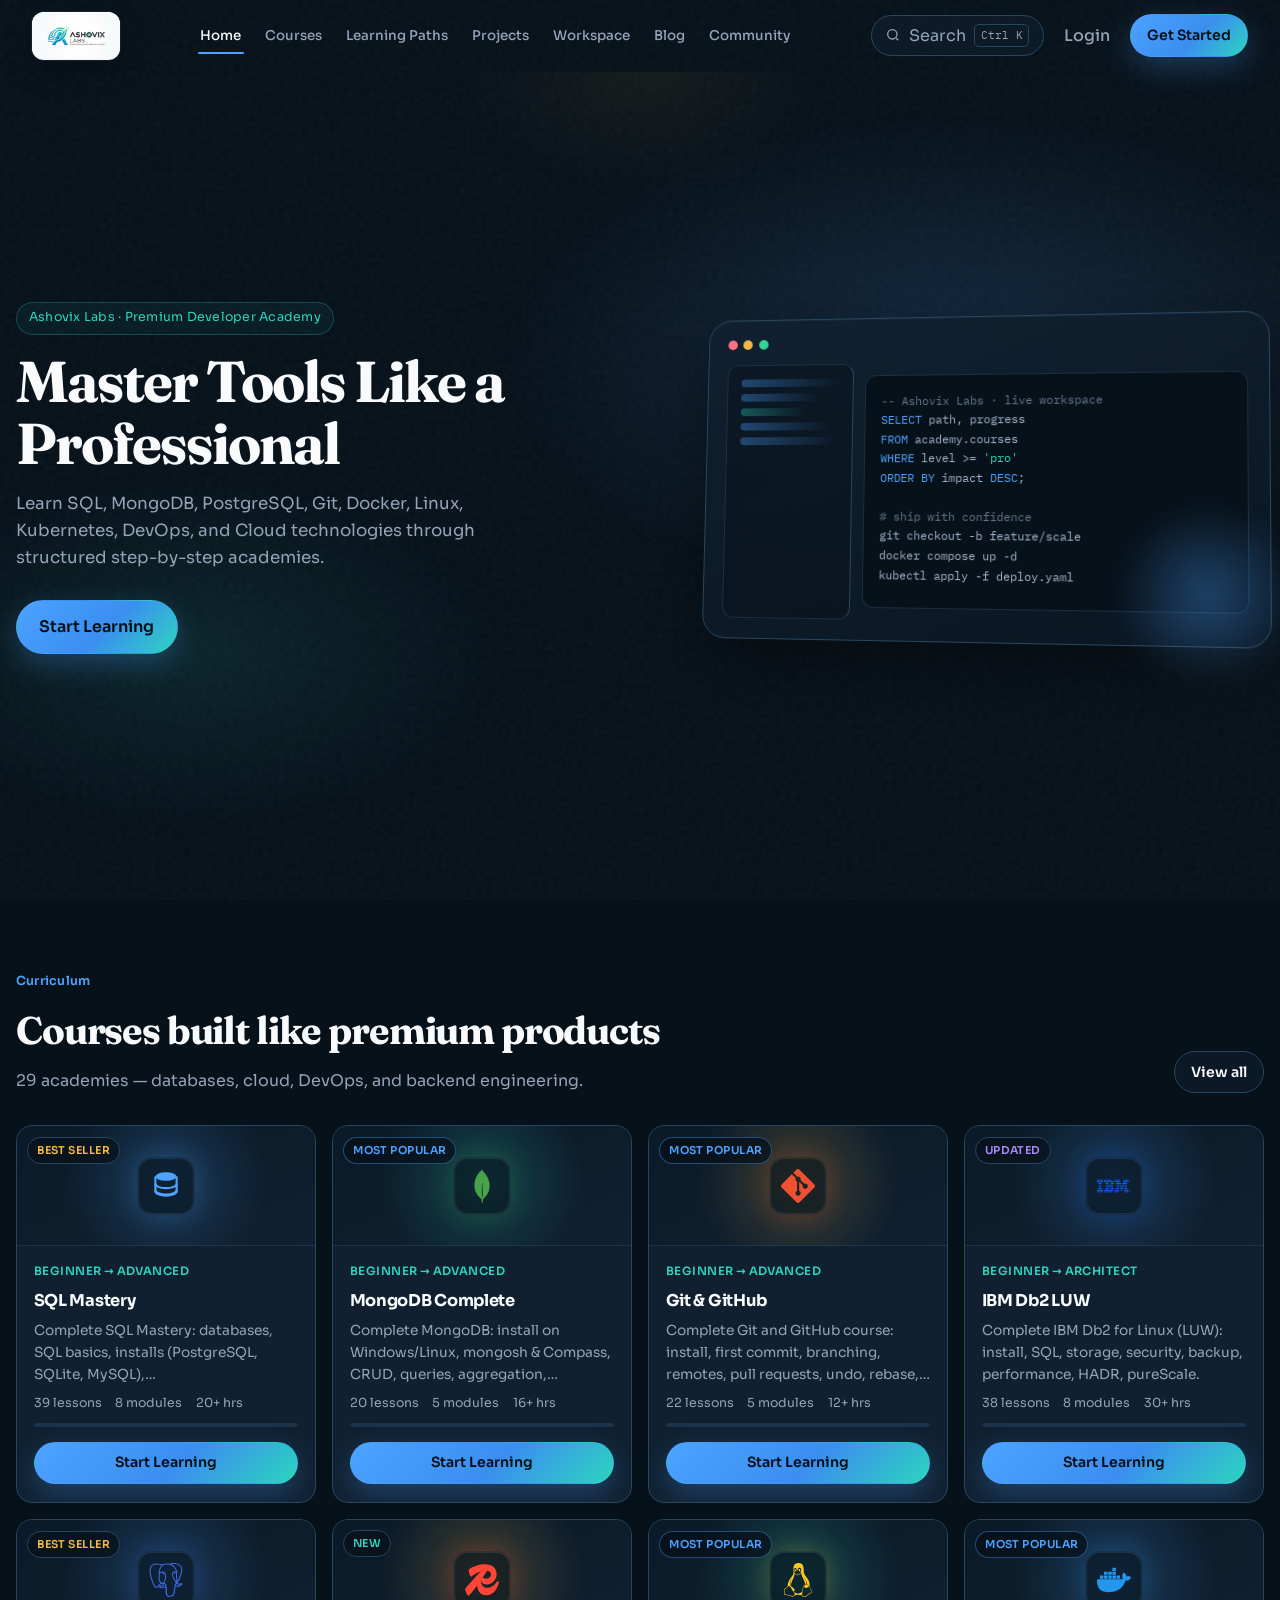
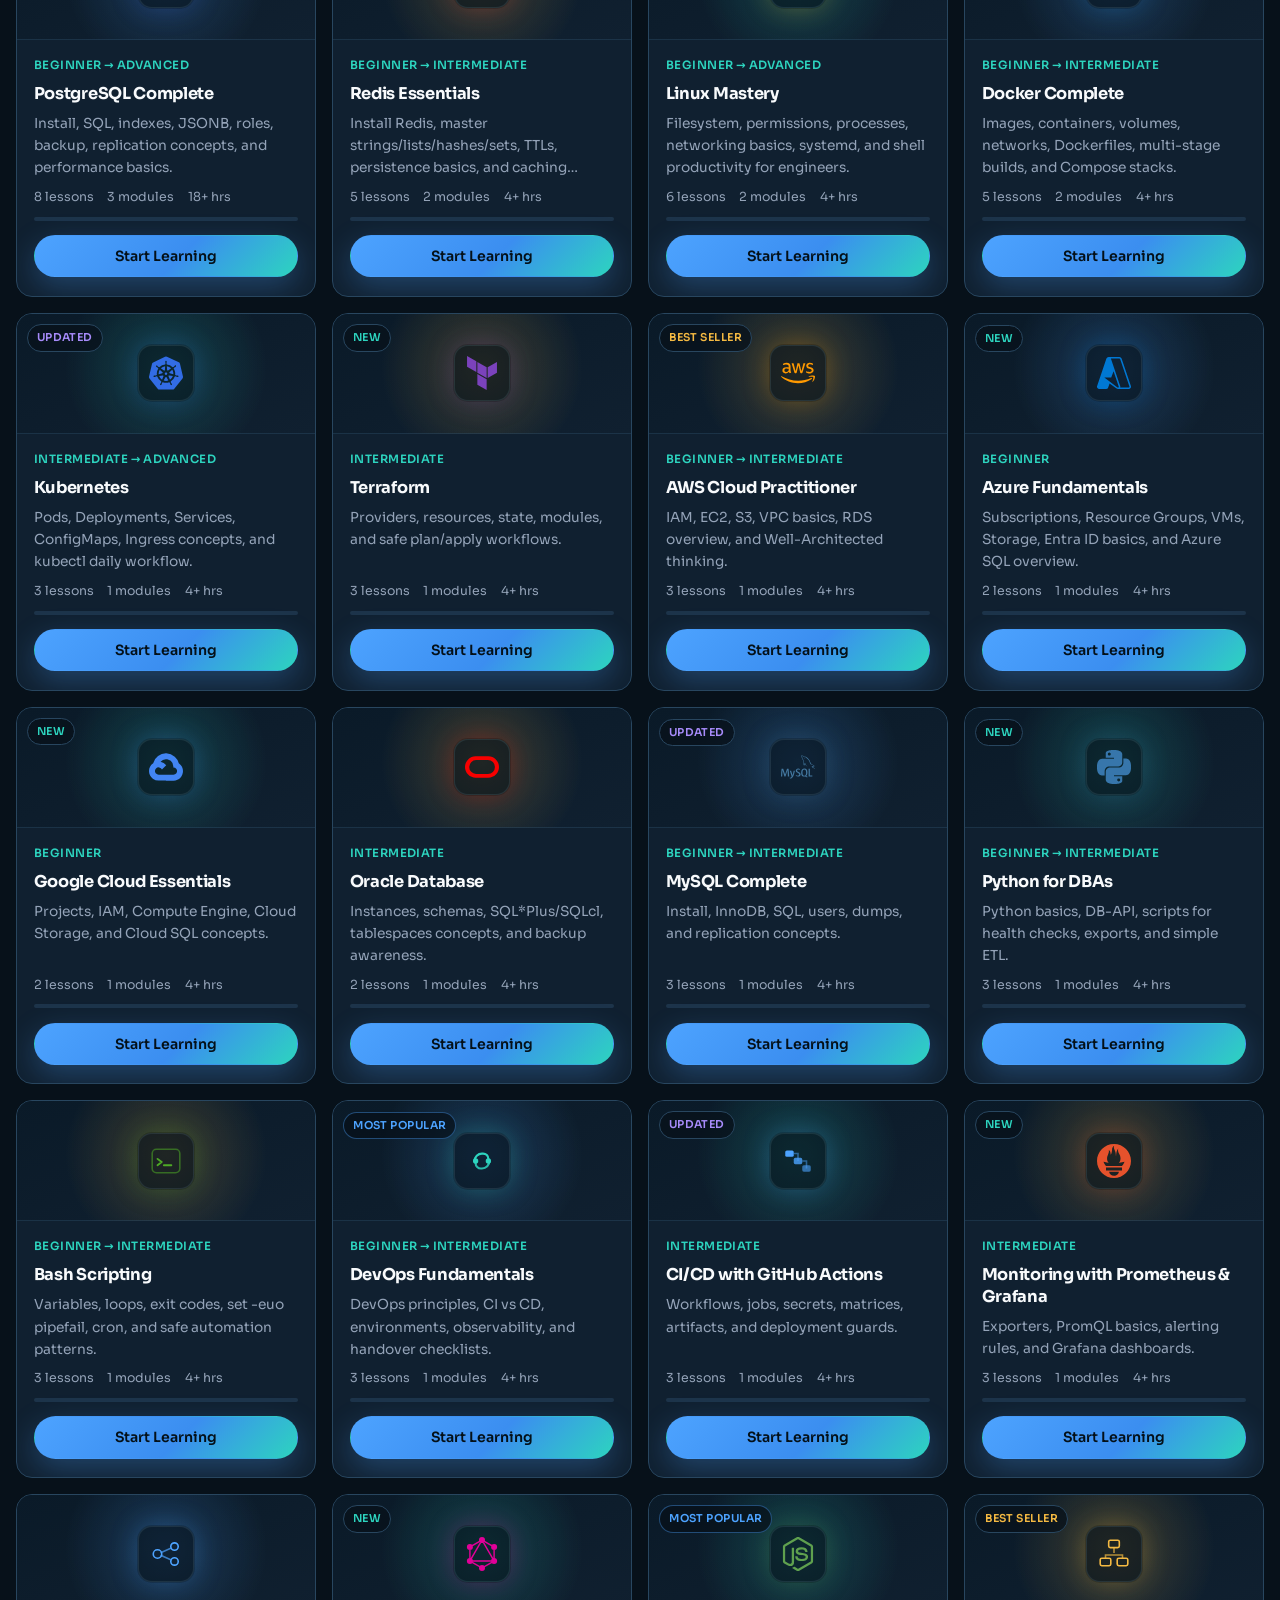
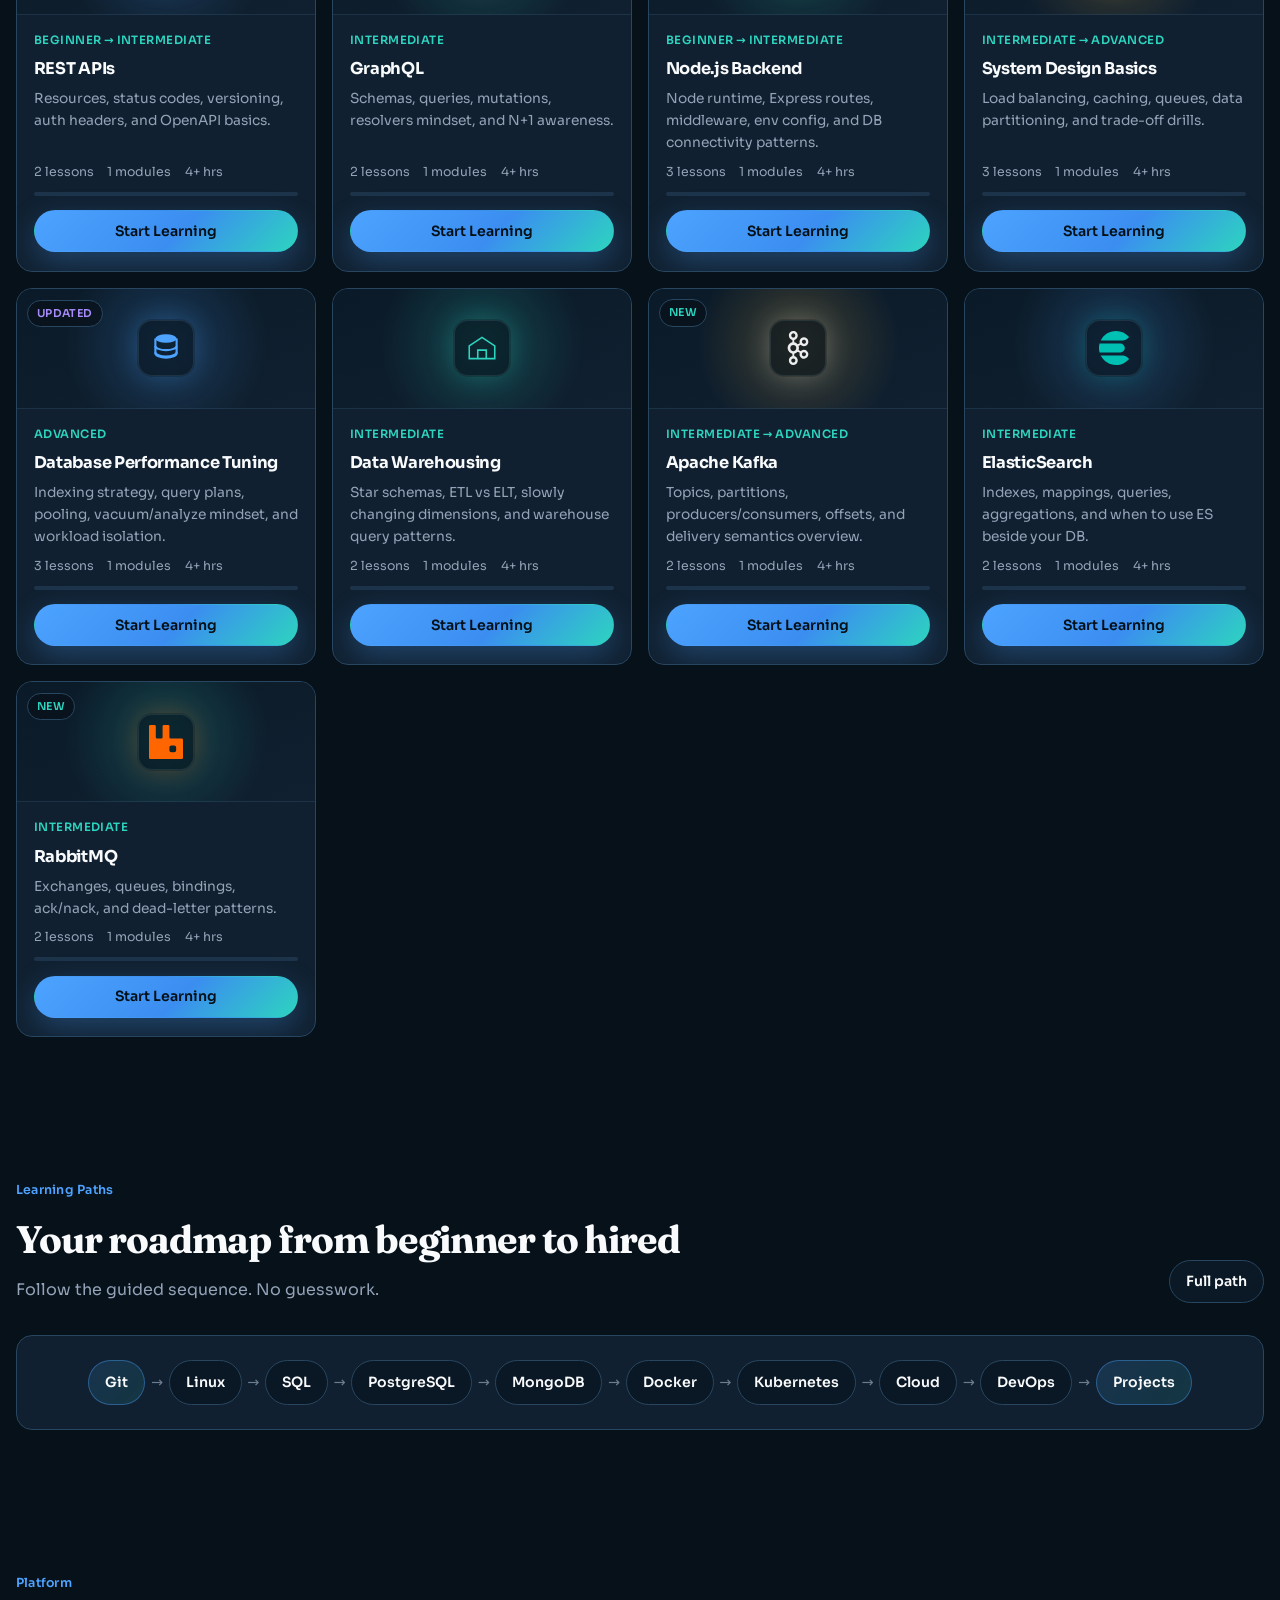
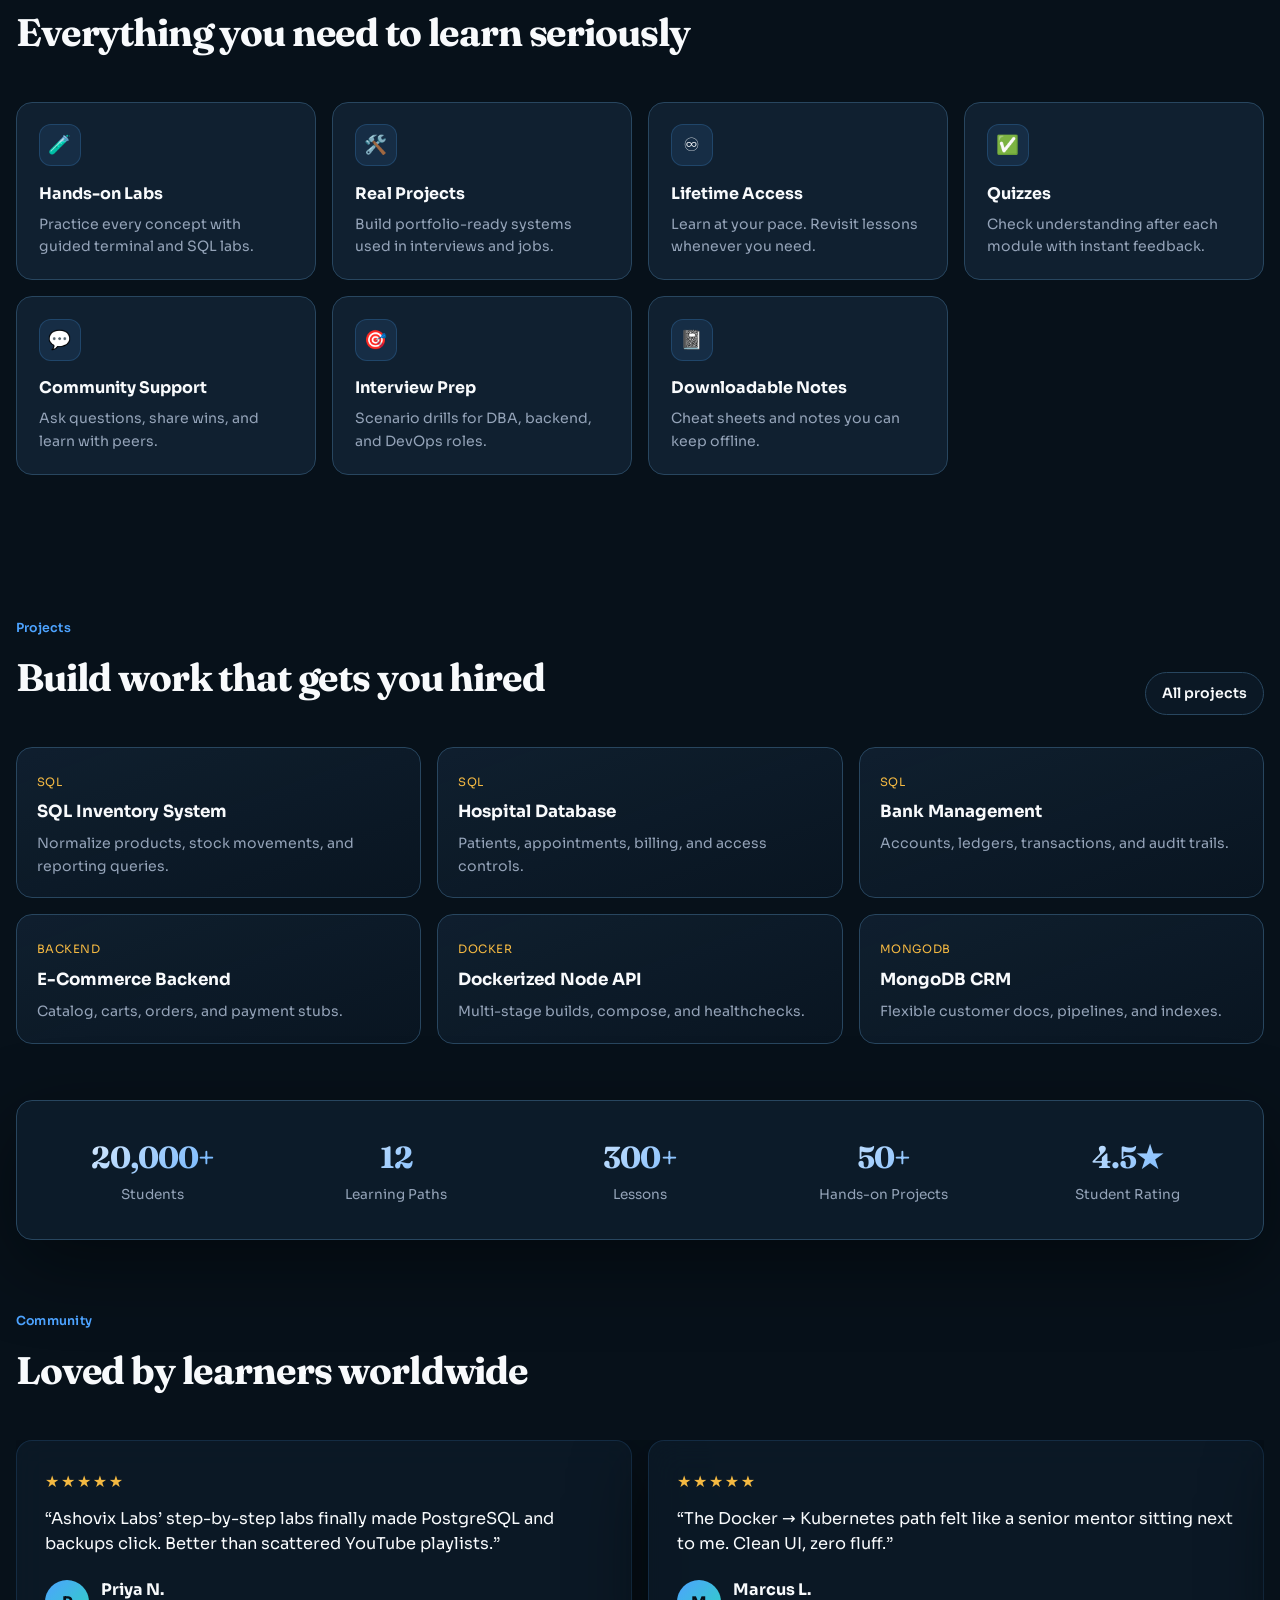
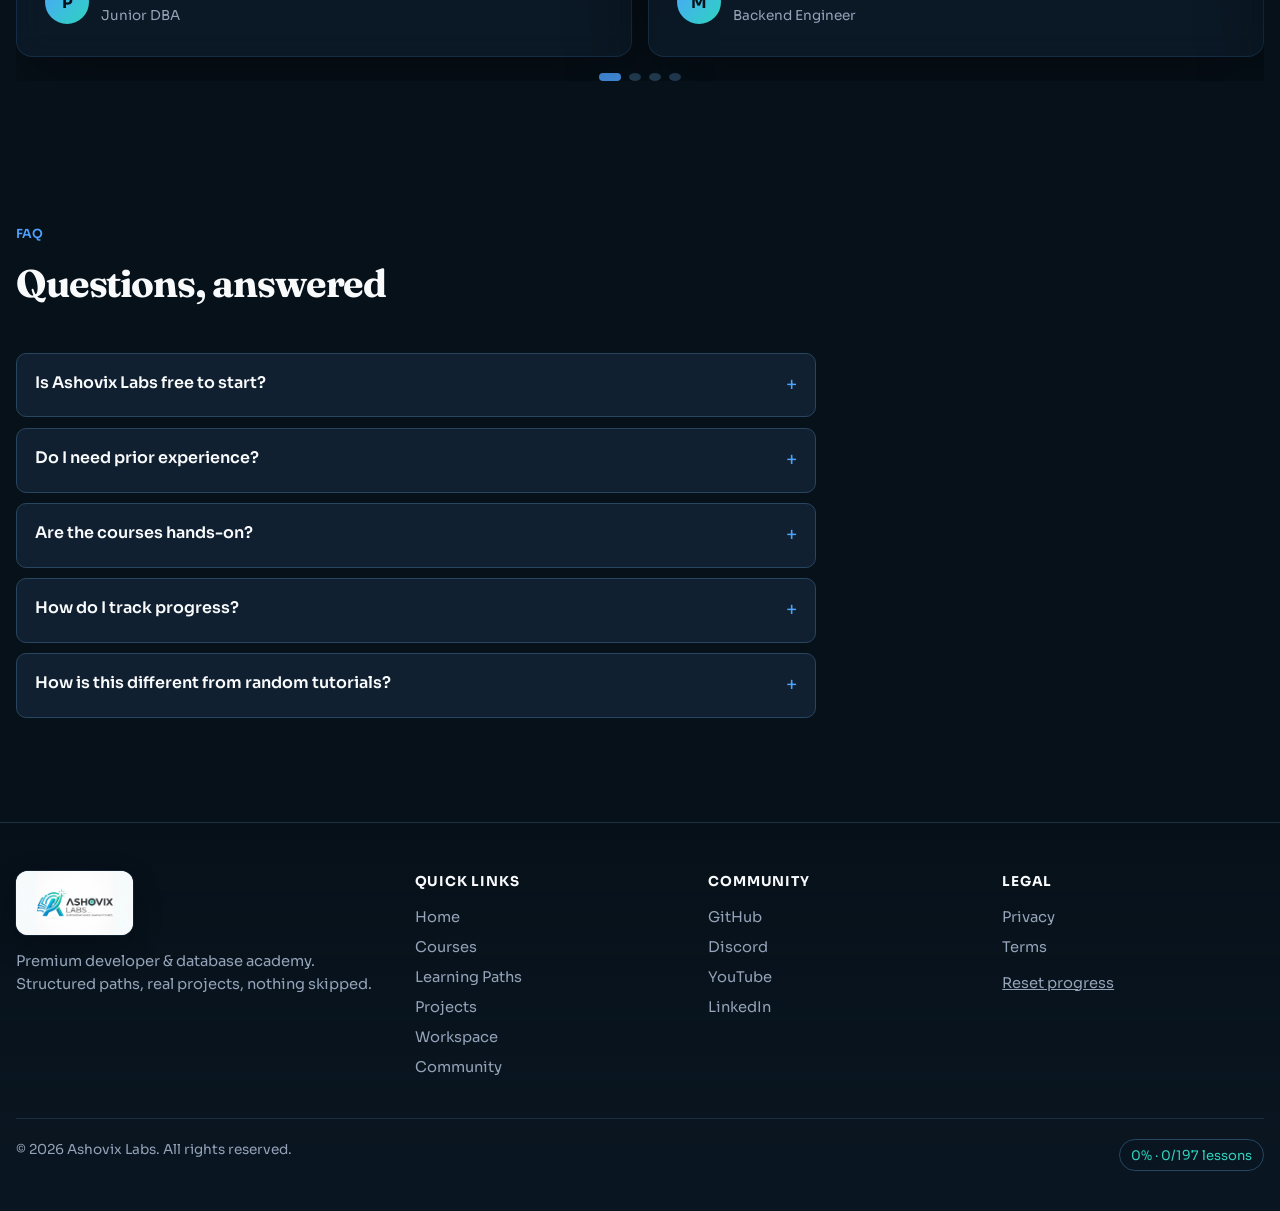
==== index.html @ 0b1555f5 "Centralize all course Yes/No flags in featureFlag_Courses.js." ====
<!DOCTYPE html>
<html lang="en">
<head>
  <meta charset="UTF-8" />
  <meta name="viewport" content="width=device-width, initial-scale=1.0" />
  <title>Ashovix Labs — Premium Developer & Database Academy</title>
  <meta name="description" content="Ashovix Labs — Master SQL, MongoDB, PostgreSQL, Git, Docker, Kubernetes, Cloud, and DevOps through structured step-by-step academies." />
  <link rel="preconnect" href="https://fonts.googleapis.com" />
  <link rel="preconnect" href="https://fonts.gstatic.com" crossorigin />
  <link href="https://fonts.googleapis.com/css2?family=Fraunces:opsz,wght@9..144,500;9..144,700&family=IBM+Plex+Mono:wght@400;500&family=Sora:wght@400;500;600;700&display=swap" rel="stylesheet" />
  <link rel="icon" type="image/png" href="assets/ashovix-labs-logo.png" />
  <link rel="stylesheet" href="css/styles.css?v=20260802a" />
</head>
<body>
  <div class="noise" aria-hidden="true"></div>

  <header class="site-header" id="site-header">
    <a class="brand" href="#/" data-nav aria-label="Ashovix Labs home">
      <img class="brand-logo" src="assets/ashovix-labs-logo.png" alt="Ashovix Labs — Empowering Minds. Shaping Futures." width="220" height="64" decoding="async" />
    </a>
    <nav class="top-nav" aria-label="Primary">
      <a href="#/" data-nav>Home</a>
      <a href="#/courses" data-nav>Courses</a>
      <a href="#/paths" data-nav>Learning Paths</a>
      <a href="#/projects" data-nav>Projects</a>
      <a href="#/workspace" data-nav>Workspace</a>
      <a href="#/blog" data-nav>Blog</a>
      <a href="#/community" data-nav>Community</a>
    </nav>
    <div class="header-actions">
      <button type="button" class="search-btn" id="search-open" aria-label="Search">
        <svg width="16" height="16" viewBox="0 0 24 24" fill="none" stroke="currentColor" stroke-width="2" aria-hidden="true"><circle cx="11" cy="11" r="7"/><path d="M20 20l-3.5-3.5"/></svg>
        <span class="hide-sm">Search</span>
        <kbd id="search-kbd">⌘K</kbd>
      </button>
      <div class="auth-guest" id="auth-guest">
        <a class="btn-login" href="#/login" data-nav>Login</a>
        <a class="btn btn-primary btn-sm" href="#/start" data-nav>Get Started</a>
      </div>
      <div class="user-menu" id="user-menu" hidden></div>
      <button type="button" class="menu-toggle" id="menu-toggle" aria-label="Open menu" aria-expanded="false">
        <span></span><span></span>
      </button>
    </div>
  </header>

  <aside class="mobile-nav" id="mobile-nav" hidden>
    <a href="#/" data-nav>Home</a>
    <a href="#/courses" data-nav>Courses</a>
    <a href="#/paths" data-nav>Learning Paths</a>
    <a href="#/projects" data-nav>Projects</a>
    <a href="#/workspace" data-nav>Workspace</a>
    <a href="#/blog" data-nav>Blog</a>
    <a href="#/community" data-nav>Community</a>
    <a href="#/login" data-nav class="auth-guest-link">Login</a>
    <a href="#/start" data-nav class="auth-guest-link">Get Started</a>
    <button type="button" id="mobile-logout" hidden>Log out</button>
  </aside>

  <main id="app"></main>

  <div class="search-overlay" id="search-overlay" hidden>
    <div class="search-panel" role="dialog" aria-modal="true" aria-label="Search Ashovix Labs">
      <input type="search" id="search-input" placeholder="Search courses, lessons, commands…" autocomplete="off" />
      <ul id="search-results"></ul>
    </div>
  </div>

  <footer class="site-footer">
    <div class="footer-grid">
      <div class="footer-brand">
        <img class="brand-logo brand-logo-footer" src="assets/ashovix-labs-logo.png" alt="Ashovix Labs" width="260" height="76" decoding="async" loading="lazy" />
        <p>Premium developer &amp; database academy. Structured paths, real projects, nothing skipped.</p>
      </div>
      <div class="footer-col">
        <h4>Quick Links</h4>
        <a href="#/" data-nav>Home</a>
        <a href="#/courses" data-nav>Courses</a>
        <a href="#/paths" data-nav>Learning Paths</a>
        <a href="#/projects" data-nav>Projects</a>
        <a href="#/workspace" data-nav>Workspace</a>
        <a href="#/community" data-nav>Community</a>
      </div>
      <div class="footer-col">
        <h4>Community</h4>
        <a href="https://github.com" target="_blank" rel="noopener noreferrer">GitHub</a>
        <a href="https://discord.com" target="_blank" rel="noopener noreferrer">Discord</a>
        <a href="https://youtube.com" target="_blank" rel="noopener noreferrer">YouTube</a>
        <a href="https://linkedin.com" target="_blank" rel="noopener noreferrer">LinkedIn</a>
      </div>
      <div class="footer-col">
        <h4>Legal</h4>
        <a href="#/privacy" data-nav>Privacy</a>
        <a href="#/terms" data-nav>Terms</a>
        <button type="button" id="reset-progress" class="text-btn" style="margin-top:.75rem">Reset progress</button>
      </div>
    </div>
    <div class="footer-bottom">
      <span>© <span id="year"></span> Ashovix Labs. All rights reserved.</span>
      <span id="progress-chip">0% complete</span>
    </div>
  </footer>

  <script src="js/data/forge.js?v=20260802a"></script>
  <script src="js/data/course-logos.js?v=20260802a"></script>
  <script src="js/data/curriculum.js?v=20260802a"></script>
  <script src="js/data/course-sql.js?v=20260802a"></script>
  <script src="js/data/course-mongo.js?v=20260802a"></script>
  <script src="js/data/course-git.js?v=20260802a"></script>
  <script src="js/data/course-catalog.js?v=20260802a"></script>
  <script src="js/data/featureFlag_Courses.js?v=20260802a"></script>
  <script src="js/data/course-references.js?v=20260802a"></script>
  <script src="js/data/workspace.js?v=20260802a"></script>
  <script src="js/app.js?v=20260802a"></script>
</body>
</html>
---- css/styles.css ----
:root {
  --bg: #07111a;
  --bg-elev: #0c1824;
  --card: #102030;
  --card-hover: #14283c;
  --border: #28465f;
  --border-soft: rgba(40, 70, 95, 0.55);
  --accent: #4da3ff;
  --accent-2: #2dd4bf;
  --accent-gold: #f4b942;
  --text: #f8fafc;
  --muted: #94a3b8;
  --danger: #fb7185;
  --ok: #34d399;
  --glass: rgba(16, 32, 48, 0.72);
  --glass-border: rgba(77, 163, 255, 0.14);
  --shadow: 0 24px 80px rgba(0, 0, 0, 0.45);
  --shadow-glow: 0 0 0 1px rgba(77, 163, 255, 0.18), 0 20px 50px rgba(77, 163, 255, 0.12);
  --radius: 16px;
  --radius-sm: 10px;
  --header-h: 72px;
  --max: 1200px;
  --max-wide: 1280px;
  --font: "Sora", system-ui, sans-serif;
  --display: "Fraunces", Georgia, serif;
  --mono: "IBM Plex Mono", ui-monospace, monospace;
  --ease: cubic-bezier(0.22, 1, 0.36, 1);
}

*, *::before, *::after { box-sizing: border-box; }
html { scroll-behavior: smooth; }
body {
  margin: 0;
  min-height: 100vh;
  font-family: var(--font);
  color: var(--text);
  background: var(--bg);
  line-height: 1.6;
  -webkit-font-smoothing: antialiased;
}
body.menu-open, body.search-open { overflow: hidden; }
img, svg { max-width: 100%; display: block; }
a { color: var(--accent); text-decoration: none; transition: color 0.2s var(--ease); }
a:hover { color: #7bbcff; }
button, input { font: inherit; }
:focus-visible { outline: 2px solid var(--accent); outline-offset: 3px; }

.noise {
  pointer-events: none;
  position: fixed;
  inset: 0;
  z-index: 0;
  opacity: 0.04;
  background-image: url("data:image/svg+xml,%3Csvg viewBox='0 0 200 200' xmlns='http://www.w3.org/2000/svg'%3E%3Cfilter id='n'%3E%3CfeTurbulence type='fractalNoise' baseFrequency='0.8' numOctaves='4' stitchTiles='stitch'/%3E%3C/filter%3E%3Crect width='100%25' height='100%25' filter='url(%23n)'/%3E%3C/svg%3E");
}
.site-header, main, .site-footer, .mobile-nav, .search-overlay { position: relative; z-index: 1; }

/* ========== NAV ========== */
.site-header {
  position: sticky;
  top: 0;
  z-index: 50;
  height: var(--header-h);
  display: grid;
  grid-template-columns: auto 1fr auto;
  align-items: center;
  gap: 1rem;
  padding: 0 clamp(1rem, 3vw, 2rem);
  border-bottom: 1px solid transparent;
  background: transparent;
  transition: background 0.3s var(--ease), border-color 0.3s var(--ease), backdrop-filter 0.3s var(--ease);
}
.site-header.scrolled {
  background: rgba(7, 17, 26, 0.72);
  backdrop-filter: blur(18px) saturate(1.2);
  -webkit-backdrop-filter: blur(18px) saturate(1.2);
  border-bottom-color: var(--border-soft);
}
.brand {
  display: inline-flex;
  align-items: center;
  gap: 0.7rem;
  color: var(--text);
  font-weight: 700;
  letter-spacing: -0.03em;
  z-index: 2;
  flex: none;
}
.brand:hover { color: var(--text); opacity: 0.95; }
.brand-logo {
  display: block;
  height: 48px;
  width: auto;
  max-width: min(240px, 52vw);
  object-fit: contain;
  border-radius: 12px;
  background: linear-gradient(180deg, #f7f9fb, #eef2f6);
  box-shadow: 0 0 0 1px rgba(40, 70, 95, 0.35), 0 10px 28px rgba(0, 0, 0, 0.28);
}
.brand-logo-footer {
  height: 64px;
  max-width: 280px;
  margin-bottom: 0.85rem;
}
@media (max-width: 640px) {
  .brand-logo {
    height: 40px;
    max-width: 170px;
  }
}
.brand-mark {
  display: none;
}
.brand-text { display: none; }
.top-nav {
  display: none;
  justify-content: center;
  gap: clamp(0.75rem, 1.5vw, 1.5rem);
}
.top-nav a {
  color: var(--muted);
  font-size: 0.84rem;
  font-weight: 500;
  padding: 0.35rem 0.15rem;
  position: relative;
}
.top-nav a::after {
  content: "";
  position: absolute;
  left: 0; right: 0; bottom: -2px;
  height: 2px;
  border-radius: 2px;
  background: var(--accent);
  transform: scaleX(0);
  transition: transform 0.25s var(--ease);
}
.top-nav a:hover, .top-nav a.active { color: var(--text); }
.top-nav a:hover::after, .top-nav a.active::after { transform: scaleX(1); }

.header-actions {
  display: flex;
  align-items: center;
  gap: 0.65rem;
  justify-self: end;
}
.search-btn {
  display: inline-flex;
  align-items: center;
  gap: 0.5rem;
  border: 1px solid var(--border);
  background: rgba(16, 32, 48, 0.65);
  color: var(--muted);
  border-radius: 999px;
  padding: 0.45rem 0.85rem;
  cursor: pointer;
  transition: border-color 0.2s, box-shadow 0.2s;
}
.search-btn:hover {
  border-color: var(--accent);
  box-shadow: 0 0 0 3px rgba(77, 163, 255, 0.12);
  color: var(--text);
}
.search-btn kbd {
  font-family: var(--mono);
  font-size: 0.7rem;
  border: 1px solid var(--border);
  border-radius: 5px;
  padding: 0.08rem 0.35rem;
}
.btn-login {
  display: none;
  color: var(--muted);
  background: transparent;
  border: 0;
  cursor: pointer;
  font-weight: 500;
  padding: 0.45rem 0.6rem;
}
.btn-login:hover { color: var(--text); }
.auth-guest {
  display: inline-flex;
  align-items: center;
  gap: 0.65rem;
}
.user-menu {
  display: none;
  align-items: center;
  gap: 0.55rem;
}

/* Auth visibility driven by body class — never show both states */
body.is-logged-in .auth-guest,
body.is-logged-in .auth-guest-link {
  display: none !important;
}
body.is-logged-in .user-menu {
  display: inline-flex !important;
}
body.is-logged-in #mobile-logout {
  display: block !important;
}
body:not(.is-logged-in) .user-menu,
body:not(.is-logged-in) #mobile-logout {
  display: none !important;
}
.menu-toggle {
  width: 42px; height: 42px;
  border: 1px solid var(--border);
  border-radius: 10px;
  background: var(--card);
  display: grid;
  place-content: center;
  gap: 5px;
  cursor: pointer;
}
.menu-toggle span {
  display: block; width: 16px; height: 2px; background: var(--text);
  transition: transform 0.2s;
}

.mobile-nav {
  position: fixed;
  inset: var(--header-h) 0 0 0;
  z-index: 45;
  background: rgba(7, 17, 26, 0.96);
  backdrop-filter: blur(16px);
  display: grid;
  align-content: start;
  gap: 0.15rem;
  padding: 1rem 1.25rem 2rem;
}
/* Keep HTML hidden working when display: is set on these controls */
.mobile-nav[hidden],
.search-overlay[hidden],
.user-menu[hidden],
#mobile-logout[hidden] {
  display: none !important;
}
.mobile-nav a, .mobile-nav button {
  color: var(--text);
  font-size: 1.1rem;
  padding: 0.9rem 0.4rem;
  border-bottom: 1px solid var(--border-soft);
  background: none;
  border-left: 0; border-right: 0; border-top: 0;
  text-align: left;
  cursor: pointer;
  width: 100%;
}

@media (min-width: 980px) {
  .top-nav { display: flex; }
  body:not(.is-logged-in) .btn-login { display: inline-flex; }
  .menu-toggle { display: none; }
}

/* ========== BUTTONS ========== */
.btn {
  display: inline-flex;
  align-items: center;
  justify-content: center;
  gap: 0.5rem;
  border-radius: 999px;
  padding: 0.85rem 1.4rem;
  font-weight: 600;
  border: 1px solid transparent;
  cursor: pointer;
  transition: transform 0.2s var(--ease), box-shadow 0.25s var(--ease), background 0.2s, border-color 0.2s;
}
.btn:hover { transform: translateY(-1px); }
.btn-primary {
  background: linear-gradient(135deg, var(--accent), #3b8ef0 55%, var(--accent-2));
  color: #041018;
  box-shadow: 0 10px 30px rgba(77, 163, 255, 0.28);
}
.btn-primary:hover {
  box-shadow: 0 14px 40px rgba(77, 163, 255, 0.4), 0 0 0 1px rgba(77, 163, 255, 0.3);
  color: #041018;
}
.btn-ghost {
  background: rgba(16, 32, 48, 0.5);
  border-color: var(--border);
  color: var(--text);
}
.btn-ghost:hover {
  border-color: var(--accent);
  box-shadow: var(--shadow-glow);
  color: var(--text);
}
.btn-sm { padding: 0.55rem 1rem; font-size: 0.88rem; }
.btn-block { width: 100%; }

/* ========== HERO ========== */
.hero {
  position: relative;
  overflow: hidden;
  isolation: isolate;
  min-height: calc(100vh - var(--header-h));
  display: grid;
  align-items: center;
  padding: 3rem 0 4rem;
}
.hero-glow {
  position: absolute;
  inset: 0;
  z-index: -1;
  background:
    radial-gradient(ellipse 60% 50% at 75% 35%, rgba(77, 163, 255, 0.18), transparent 60%),
    radial-gradient(ellipse 45% 40% at 15% 70%, rgba(45, 212, 191, 0.1), transparent 55%),
    radial-gradient(ellipse 30% 30% at 50% 0%, rgba(244, 185, 66, 0.06), transparent 50%);
}
.hero-grid {
  width: min(100% - 2rem, var(--max-wide));
  margin: 0 auto;
  display: grid;
  gap: 2.5rem;
  align-items: center;
}
@media (min-width: 980px) {
  .hero-grid { grid-template-columns: 1.05fr 0.95fr; gap: 3rem; }
}
.hero-copy { animation: fadeUp 0.8s var(--ease) both; }
.eyebrow {
  display: inline-flex;
  align-items: center;
  gap: 0.5rem;
  font-size: 0.78rem;
  letter-spacing: 0.02em;
  color: var(--accent-2);
  margin-bottom: 1rem;
  padding: 0.35rem 0.75rem;
  border: 1px solid rgba(45, 212, 191, 0.25);
  border-radius: 999px;
  background: rgba(45, 212, 191, 0.06);
}
.hero h1 {
  margin: 0 0 1rem;
  font-family: var(--display);
  font-size: clamp(2.2rem, 5vw, 3.6rem);
  line-height: 1.08;
  letter-spacing: -0.035em;
  max-width: 14ch;
}
.hero .lead {
  margin: 0 0 1.75rem;
  color: var(--muted);
  font-size: 1.05rem;
  max-width: 46ch;
}
.cta-row { display: flex; flex-wrap: wrap; gap: 0.75rem; }

.hero-visual-wrap {
  position: relative;
  animation: fadeUp 0.9s 0.1s var(--ease) both;
}
.workspace-3d {
  position: relative;
  border-radius: 24px;
  border: 1px solid var(--border);
  background: linear-gradient(160deg, rgba(16, 32, 48, 0.95), rgba(10, 22, 34, 0.9));
  box-shadow: var(--shadow), inset 0 1px 0 rgba(255, 255, 255, 0.04);
  padding: 1.25rem;
  transform: perspective(1200px) rotateY(-8deg) rotateX(4deg);
  transition: transform 0.5s var(--ease);
}
.workspace-3d:hover { transform: perspective(1200px) rotateY(-4deg) rotateX(2deg) translateY(-4px); }
.ws-topbar {
  display: flex; gap: 0.4rem; margin-bottom: 1rem;
}
.ws-topbar span {
  width: 10px; height: 10px; border-radius: 50%;
  background: #28465f;
}
.ws-topbar span:nth-child(1) { background: #fb7185; }
.ws-topbar span:nth-child(2) { background: #f4b942; }
.ws-topbar span:nth-child(3) { background: #34d399; }
.ws-body { display: grid; grid-template-columns: 0.35fr 1fr; gap: 0.75rem; min-height: 260px; }
.ws-sidebar {
  border-radius: 12px;
  background: rgba(7, 17, 26, 0.65);
  border: 1px solid var(--border-soft);
  padding: 0.75rem;
  display: grid;
  gap: 0.45rem;
  align-content: start;
}
.ws-sidebar i {
  display: block; height: 8px; border-radius: 4px;
  background: linear-gradient(90deg, rgba(77, 163, 255, 0.35), transparent);
}
.ws-sidebar i:nth-child(2) { width: 80%; }
.ws-sidebar i:nth-child(3) { width: 65%; background: linear-gradient(90deg, rgba(45, 212, 191, 0.35), transparent); }
.ws-sidebar i:nth-child(4) { width: 90%; }
.ws-editor {
  border-radius: 12px;
  background: #07111a;
  border: 1px solid var(--border-soft);
  padding: 1rem;
  font-family: var(--mono);
  font-size: 0.72rem;
  color: #9fb4c8;
  line-height: 1.7;
  overflow: hidden;
}
.ws-editor .kw { color: var(--accent); }
.ws-editor .str { color: var(--accent-2); }
.ws-editor .cm { color: #64748b; }
.ws-glow {
  position: absolute;
  width: 180px; height: 180px;
  right: -30px; bottom: -40px;
  background: radial-gradient(circle, rgba(77, 163, 255, 0.35), transparent 70%);
  filter: blur(10px);
  animation: pulseGlow 4s ease-in-out infinite;
}
@keyframes pulseGlow {
  0%, 100% { opacity: 0.6; transform: scale(1); }
  50% { opacity: 1; transform: scale(1.08); }
}

@keyframes fadeUp {
  from { opacity: 0; transform: translateY(22px); }
  to { opacity: 1; transform: translateY(0); }
}

/* ========== SECTIONS ========== */
.section {
  width: min(100% - 2rem, var(--max-wide));
  margin: 0 auto;
  padding: 4.5rem 0;
}
.section-head {
  display: flex;
  flex-wrap: wrap;
  justify-content: space-between;
  align-items: end;
  gap: 1rem;
  margin-bottom: 2rem;
}
.section-head h2 {
  margin: 0 0 0.4rem;
  font-family: var(--display);
  font-size: clamp(1.7rem, 3vw, 2.4rem);
  letter-spacing: -0.03em;
}
.section-head p { margin: 0; color: var(--muted); max-width: 48ch; }
.section-label {
  color: var(--accent);
  font-size: 0.78rem;
  letter-spacing: 0.02em;
  font-weight: 600;
  margin-bottom: 0.5rem;
}

/* Stats */
.stats-bar {
  width: min(100% - 2rem, var(--max-wide));
  margin: -1rem auto 0;
  display: grid;
  grid-template-columns: repeat(2, 1fr);
  gap: 0.75rem;
  padding: 1.25rem;
  border: 1px solid var(--border);
  border-radius: var(--radius);
  background: var(--glass);
  backdrop-filter: blur(12px);
  box-shadow: var(--shadow);
}
@media (min-width: 800px) {
  .stats-bar { grid-template-columns: repeat(5, 1fr); }
}
.stat-item {
  text-align: center;
  padding: 0.75rem 0.5rem;
  border-radius: 12px;
}
.stat-item strong {
  display: block;
  font-family: var(--display);
  font-size: clamp(1.4rem, 2.5vw, 1.9rem);
  letter-spacing: -0.03em;
  background: linear-gradient(135deg, var(--text), var(--accent));
  -webkit-background-clip: text;
  background-clip: text;
  color: transparent;
}
.stat-item span { color: var(--muted); font-size: 0.85rem; }

/* Course cards */
.courses-grid {
  display: grid;
  gap: 1rem;
  grid-template-columns: 1fr;
}
@media (min-width: 640px) { .courses-grid { grid-template-columns: repeat(2, 1fr); } }
@media (min-width: 980px) { .courses-grid { grid-template-columns: repeat(3, 1fr); } }
@media (min-width: 1200px) { .courses-grid { grid-template-columns: repeat(4, 1fr); } }

.course-card {
  display: flex;
  flex-direction: column;
  border: 1px solid var(--border);
  border-radius: var(--radius);
  background: var(--card);
  overflow: hidden;
  color: inherit;
  transition: transform 0.3s var(--ease), box-shadow 0.3s var(--ease), border-color 0.3s;
  position: relative;
  animation: fadeUp 0.6s var(--ease) both;
}
.course-card::before {
  content: "";
  position: absolute;
  inset: 0;
  border-radius: inherit;
  padding: 1px;
  background: linear-gradient(135deg, transparent, transparent);
  -webkit-mask: linear-gradient(#fff 0 0) content-box, linear-gradient(#fff 0 0);
  mask: linear-gradient(#fff 0 0) content-box, linear-gradient(#fff 0 0);
  -webkit-mask-composite: xor;
  mask-composite: exclude;
  opacity: 0;
  transition: opacity 0.3s;
  pointer-events: none;
}
.course-card:hover {
  transform: translateY(-6px);
  border-color: rgba(77, 163, 255, 0.45);
  box-shadow: var(--shadow-glow);
  color: inherit;
}
.course-card:hover::before {
  opacity: 1;
  background: linear-gradient(135deg, var(--accent), var(--accent-2), transparent 70%);
}
.course-thumb {
  height: 120px;
  display: grid;
  place-items: center;
  background:
    radial-gradient(circle at 50% 45%, color-mix(in srgb, var(--c, #4da3ff) 22%, transparent), transparent 62%),
    linear-gradient(160deg, #0a1a28, #102030);
  border-bottom: 1px solid var(--border-soft);
  position: relative;
}
.course-logo {
  width: 56px;
  height: 56px;
  display: grid;
  place-items: center;
  border-radius: 14px;
  background: rgba(7, 17, 26, 0.55);
  border: 1px solid rgba(146, 196, 210, 0.12);
  box-shadow: 0 0 0 1px rgba(0, 0, 0, 0.2), 0 0 28px color-mix(in srgb, var(--logo-glow, #4da3ff) 28%, transparent);
  transition: transform 0.28s cubic-bezier(0.22, 1, 0.36, 1), box-shadow 0.28s ease;
  color: var(--logo-glow, #4da3ff);
  overflow: hidden;
}
.course-logo-img {
  width: 34px;
  height: 34px;
  object-fit: contain;
  display: block;
  /* brand-color monochrome SVGs that use currentColor via CSS filter fallback */
  filter: none;
}
/* Ensure currentColor inheritance for inline SVG files that use fill=currentColor */
.course-logo-img[src$=".svg"] {
  /* soft white plate behind dark logos like Kafka/GitHub when needed */
}
.course-logo[data-tech="github"] .course-logo-img,
.course-logo[data-tech="kafka"] .course-logo-img,
.course-logo[data-tech="express"] .course-logo-img {
  filter: brightness(0) invert(1);
  opacity: 0.92;
}
.course-logo-svg,
.course-logo-svg svg {
  width: 34px;
  height: 34px;
  display: block;
}
.course-logo-svg {
  display: grid;
  place-items: center;
}
.course-card:hover .course-logo {
  transform: scale(1.08);
  box-shadow: 0 0 0 1px color-mix(in srgb, var(--logo-glow, #4da3ff) 45%, transparent),
    0 0 36px color-mix(in srgb, var(--logo-glow, #4da3ff) 45%, transparent);
}
.course-title-row {
  display: flex;
  align-items: center;
  gap: 0.85rem;
}
.course-title-row .course-logo {
  flex: none;
}
.course-badge {
  position: absolute;
  top: 0.65rem;
  left: 0.65rem;
  font-size: 0.68rem;
  font-weight: 600;
  letter-spacing: 0.04em;
  text-transform: uppercase;
  padding: 0.25rem 0.55rem;
  border-radius: 999px;
  background: rgba(7, 17, 26, 0.75);
  border: 1px solid var(--border);
  color: var(--accent-gold);
  z-index: 1;
}
.course-badge.popular { color: var(--accent); border-color: rgba(77, 163, 255, 0.4); }
.course-badge.new { color: var(--accent-2); }
.course-badge.updated { color: #a78bfa; }
.course-body { padding: 1rem 1.05rem 1.15rem; display: flex; flex-direction: column; flex: 1; gap: 0.55rem; }
.difficulty {
  font-size: 0.72rem;
  color: var(--accent-2);
  letter-spacing: 0.04em;
  text-transform: uppercase;
  font-weight: 600;
}
.course-body h3 {
  margin: 0;
  font-size: 1.02rem;
  letter-spacing: -0.02em;
  line-height: 1.3;
}
.course-body .desc {
  margin: 0;
  color: var(--muted);
  font-size: 0.86rem;
  flex: 1;
  display: -webkit-box;
  -webkit-line-clamp: 3;
  -webkit-box-orient: vertical;
  overflow: hidden;
}
.course-meta {
  display: flex;
  flex-wrap: wrap;
  gap: 0.5rem 0.85rem;
  font-size: 0.78rem;
  color: var(--muted);
}
.progress-bar {
  height: 4px;
  background: rgba(40, 70, 95, 0.55);
  border-radius: 999px;
  overflow: hidden;
}
.progress-bar > span {
  display: block;
  height: 100%;
  width: 0%;
  background: linear-gradient(90deg, var(--accent), var(--accent-2));
  transition: width 0.4s var(--ease);
}

/* Learning path roadmap */
.roadmap {
  display: flex;
  flex-wrap: wrap;
  align-items: center;
  justify-content: center;
  gap: 0.5rem 0.35rem;
  padding: 1.5rem;
  border: 1px solid var(--border);
  border-radius: var(--radius);
  background: var(--card);
}
.roadmap-node {
  display: inline-flex;
  align-items: center;
  justify-content: center;
  padding: 0.65rem 1rem;
  border-radius: 999px;
  border: 1px solid var(--border);
  background: rgba(7, 17, 26, 0.55);
  color: var(--text);
  font-size: 0.88rem;
  font-weight: 600;
  transition: border-color 0.2s, box-shadow 0.2s, transform 0.2s;
}
.roadmap-node:hover {
  border-color: var(--accent);
  box-shadow: 0 0 24px rgba(77, 163, 255, 0.15);
  transform: translateY(-2px);
  color: var(--text);
}
.roadmap-node.start, .roadmap-node.end {
  background: linear-gradient(135deg, rgba(77, 163, 255, 0.15), rgba(45, 212, 191, 0.12));
  border-color: rgba(77, 163, 255, 0.4);
}
.roadmap-arrow {
  color: var(--muted);
  font-size: 0.9rem;
  opacity: 0.7;
}

/* Features */
.features-grid {
  display: grid;
  gap: 1rem;
  grid-template-columns: 1fr;
}
@media (min-width: 640px) { .features-grid { grid-template-columns: repeat(2, 1fr); } }
@media (min-width: 1000px) { .features-grid { grid-template-columns: repeat(4, 1fr); } }
.feature-card {
  padding: 1.35rem;
  border-radius: var(--radius);
  border: 1px solid var(--border);
  background: var(--card);
  transition: transform 0.25s var(--ease), border-color 0.25s, box-shadow 0.25s;
}
.feature-card:hover {
  transform: translateY(-4px);
  border-color: rgba(45, 212, 191, 0.4);
  box-shadow: 0 16px 40px rgba(0, 0, 0, 0.3);
}
.feature-icon {
  width: 42px; height: 42px;
  border-radius: 12px;
  display: grid; place-items: center;
  margin-bottom: 0.9rem;
  background: rgba(77, 163, 255, 0.1);
  border: 1px solid rgba(77, 163, 255, 0.2);
  font-size: 1.15rem;
}
.feature-card h3 { margin: 0 0 0.4rem; font-size: 1rem; }
.feature-card p { margin: 0; color: var(--muted); font-size: 0.88rem; }

/* Carousel */
.carousel {
  display: flex;
  gap: 1rem;
  overflow-x: auto;
  scroll-snap-type: x mandatory;
  padding-bottom: 0.5rem;
  -webkit-overflow-scrolling: touch;
}
.carousel::-webkit-scrollbar { height: 6px; }
.carousel::-webkit-scrollbar-thumb { background: var(--border); border-radius: 999px; }
.carousel .course-card {
  min-width: min(280px, 85vw);
  scroll-snap-align: start;
  flex: 0 0 auto;
}

/* Projects */
.projects-grid {
  display: grid;
  gap: 1rem;
  grid-template-columns: 1fr;
}
@media (min-width: 700px) { .projects-grid { grid-template-columns: repeat(2, 1fr); } }
@media (min-width: 1100px) { .projects-grid { grid-template-columns: repeat(3, 1fr); } }
.project-card {
  padding: 1.25rem;
  border-radius: var(--radius);
  border: 1px solid var(--border);
  background: linear-gradient(160deg, rgba(16, 32, 48, 0.95), rgba(10, 22, 34, 0.9));
  transition: transform 0.25s, border-color 0.25s, box-shadow 0.25s;
}
.project-card:hover {
  transform: translateY(-4px);
  border-color: rgba(244, 185, 66, 0.4);
  box-shadow: 0 16px 40px rgba(0, 0, 0, 0.28);
}
.project-card .tag {
  display: inline-block;
  font-size: 0.72rem;
  color: var(--accent-gold);
  margin-bottom: 0.5rem;
  letter-spacing: 0.04em;
  text-transform: uppercase;
}
.project-card h3 { margin: 0 0 0.4rem; font-size: 1.05rem; }
.project-card p { margin: 0; color: var(--muted); font-size: 0.88rem; }

/* Testimonials */
.t-slider {
  position: relative;
  overflow: hidden;
}
.t-track {
  display: flex;
  transition: transform 0.5s var(--ease);
}
.t-card {
  min-width: 100%;
  padding: 1.75rem;
  border-radius: var(--radius);
  border: 1px solid var(--glass-border);
  background: rgba(16, 32, 48, 0.55);
  backdrop-filter: blur(16px);
  box-shadow: var(--shadow);
}
@media (min-width: 800px) {
  .t-card { min-width: calc(50% - 0.5rem); margin-right: 1rem; }
}
.t-stars { color: var(--accent-gold); letter-spacing: 0.1em; margin-bottom: 0.75rem; }
.t-card blockquote {
  margin: 0 0 1.25rem;
  color: var(--text);
  font-size: 1.02rem;
  line-height: 1.55;
}
.t-author {
  display: flex;
  align-items: center;
  gap: 0.75rem;
}
.t-avatar {
  width: 44px; height: 44px;
  border-radius: 50%;
  display: grid; place-items: center;
  font-weight: 700;
  background: linear-gradient(135deg, var(--accent), var(--accent-2));
  color: #07111a;
}
.t-author strong { display: block; }
.t-author span { color: var(--muted); font-size: 0.85rem; }
.t-controls {
  display: flex;
  gap: 0.5rem;
  margin-top: 1rem;
  justify-content: center;
}
.t-dot {
  width: 8px; height: 8px;
  border-radius: 50%;
  border: 0;
  background: var(--border);
  cursor: pointer;
}
.t-dot.active { background: var(--accent); width: 22px; border-radius: 999px; }

/* FAQ */
.faq-list { display: grid; gap: 0.65rem; max-width: 800px; }
.faq-item {
  border: 1px solid var(--border);
  border-radius: var(--radius-sm);
  background: var(--card);
  overflow: hidden;
}
.faq-item summary {
  cursor: pointer;
  padding: 1rem 1.15rem;
  font-weight: 600;
  list-style: none;
  display: flex;
  justify-content: space-between;
  gap: 1rem;
}
.faq-item summary::-webkit-details-marker { display: none; }
.faq-item summary::after {
  content: "+";
  color: var(--accent);
  font-weight: 400;
  font-size: 1.2rem;
}
.faq-item[open] summary::after { content: "–"; }
.faq-item p {
  margin: 0;
  padding: 0 1.15rem 1.15rem;
  color: var(--muted);
}

/* Auth pages */
.auth-panel {
  width: min(100% - 2rem, 420px);
  margin: 3rem auto 4rem;
  padding: 2rem;
  border-radius: var(--radius);
  border: 1px solid var(--border);
  background: var(--card);
  box-shadow: var(--shadow);
}
.auth-panel h1 {
  margin: 0 0 0.5rem;
  font-family: var(--display);
  font-size: 1.8rem;
}
.auth-panel .lead { color: var(--muted); margin: 0 0 1.5rem; }
.field { display: grid; gap: 0.35rem; margin-bottom: 1rem; }
.field label { font-size: 0.85rem; color: var(--muted); }
.field input {
  border: 1px solid var(--border);
  background: #07111a !important;
  color: var(--text) !important;
  border-radius: 10px;
  padding: 0.75rem 0.9rem;
  width: 100%;
  -webkit-text-fill-color: var(--text);
  caret-color: var(--text);
  transition: border-color 0.2s, box-shadow 0.2s;
}
.field input:focus {
  outline: none;
  border-color: var(--accent);
  box-shadow: 0 0 0 3px rgba(77, 163, 255, 0.15);
}
.field input::placeholder { color: #64748b; -webkit-text-fill-color: #64748b; }
/* Keep dark theme when browser autofills credentials */
.field input:-webkit-autofill,
.field input:-webkit-autofill:hover,
.field input:-webkit-autofill:focus,
.field input:-webkit-autofill:active {
  -webkit-box-shadow: 0 0 0 1000px #07111a inset !important;
  box-shadow: 0 0 0 1000px #07111a inset !important;
  -webkit-text-fill-color: var(--text) !important;
  caret-color: var(--text);
  border: 1px solid var(--border);
  transition: background-color 99999s ease-out;
}
.auth-status {
  margin: 0 0 1rem;
  padding: 0.75rem 0.9rem;
  border-radius: 10px;
  font-size: 0.9rem;
  border: 1px solid var(--border);
}
.auth-status.ok {
  color: #86efac;
  background: rgba(52, 211, 153, 0.1);
  border-color: rgba(52, 211, 153, 0.35);
}
.auth-status.err {
  color: #fda4af;
  background: rgba(251, 113, 133, 0.1);
  border-color: rgba(251, 113, 133, 0.35);
}
.auth-panel .btn:disabled {
  opacity: 0.7;
  cursor: wait;
  transform: none;
}
.user-chip {
  display: inline-flex;
  align-items: center;
  gap: 0.45rem;
  max-width: 160px;
  color: var(--text);
  font-size: 0.88rem;
  font-weight: 500;
}
.user-avatar {
  width: 28px;
  height: 28px;
  border-radius: 50%;
  display: grid;
  place-items: center;
  font-size: 0.75rem;
  font-weight: 700;
  background: linear-gradient(135deg, var(--accent), var(--accent-2));
  color: #07111a;
  flex: none;
}
.user-name {
  overflow: hidden;
  text-overflow: ellipsis;
  white-space: nowrap;
}
.btn-logout {
  border: 1px solid var(--border);
  background: transparent;
  color: var(--muted);
  border-radius: 999px;
  padding: 0.4rem 0.75rem;
  cursor: pointer;
  font: inherit;
  font-size: 0.85rem;
}
.btn-logout:hover {
  color: var(--text);
  border-color: var(--accent);
}
@media (max-width: 979px) {
  .user-name { display: none; }
}

/* Course shell / reader */
.page {
  width: min(100% - 2rem, var(--max-wide));
  margin: 0 auto;
  padding: 2.5rem 0 4rem;
  animation: fadeUp 0.45s var(--ease) both;
}
.page h1 {
  font-family: var(--display);
  font-size: clamp(1.9rem, 3.5vw, 2.8rem);
  letter-spacing: -0.03em;
  margin: 0 0 0.6rem;
}
.page > .lead { color: var(--muted); max-width: 56ch; margin: 0 0 1.75rem; }

.course-shell {
  width: min(100% - 1rem, 1400px);
  margin: 0 auto;
  padding: 1rem 0 3rem;
  display: grid;
  gap: 1rem;
}
@media (min-width: 980px) {
  .course-shell {
    grid-template-columns: 300px 1fr;
    gap: 1.5rem;
    padding: 1.5rem 1rem 4rem;
  }
}
.sidebar {
  border: 1px solid var(--border);
  border-radius: var(--radius);
  background: var(--card);
  max-height: calc(100vh - var(--header-h) - 2rem);
  overflow: auto;
  position: sticky;
  top: calc(var(--header-h) + 0.75rem);
}
.sidebar-head {
  padding: 1rem 1rem 0.85rem;
  border-bottom: 1px solid var(--border-soft);
}
.sidebar-head h2 { margin: 0; font-size: 1rem; }
.sidebar-head p { margin: 0.35rem 0 0; color: var(--muted); font-size: 0.82rem; }
.sidebar-actions {
  display: grid;
  gap: 0.4rem;
  margin-top: 0.85rem;
}
.sidebar-actions a, .sidebar-actions button {
  font-size: 0.82rem;
  text-align: left;
  padding: 0.45rem 0.55rem;
  border-radius: 8px;
  border: 1px solid var(--border-soft);
  background: rgba(7, 17, 26, 0.45);
  color: var(--muted);
  cursor: pointer;
}
.sidebar-actions a:hover, .sidebar-actions button:hover {
  color: var(--text);
  border-color: var(--accent);
}
.module-group { border-bottom: 1px solid var(--border-soft); }
.module-toggle {
  width: 100%;
  text-align: left;
  background: transparent;
  border: 0;
  color: var(--text);
  font: inherit;
  font-weight: 600;
  padding: 0.85rem 1rem;
  cursor: pointer;
  display: flex;
  justify-content: space-between;
  gap: 0.5rem;
}
.module-toggle small { color: var(--muted); font-weight: 500; }
.lesson-list { list-style: none; margin: 0; padding: 0 0.5rem 0.75rem; }
.lesson-list a {
  display: flex;
  gap: 0.6rem;
  align-items: flex-start;
  color: var(--muted);
  padding: 0.45rem 0.5rem;
  border-radius: 8px;
  font-size: 0.86rem;
}
.lesson-list a:hover, .lesson-list a.active {
  background: rgba(77, 163, 255, 0.08);
  color: var(--text);
}
.lesson-list a.done::before,
.lesson-list a:not(.done)::before {
  content: "";
  width: 8px; height: 8px;
  margin-top: 0.4rem;
  border-radius: 50%;
  flex: none;
}
.lesson-list a.done::before { background: var(--ok); }
.lesson-list a:not(.done)::before { border: 1px solid var(--muted); }

.lesson-panel {
  border: 1px solid var(--border);
  border-radius: var(--radius);
  background: rgba(16, 32, 48, 0.72);
  padding: 1.25rem 1.15rem 2rem;
  min-height: 70vh;
}
@media (min-width: 760px) {
  .lesson-panel { padding: 2rem 2.25rem 2.5rem; }
}
.lesson-meta {
  display: flex;
  flex-wrap: wrap;
  gap: 0.5rem 1rem;
  color: var(--muted);
  font-size: 0.85rem;
  margin-bottom: 1rem;
}
.badge {
  display: inline-flex;
  align-items: center;
  border: 1px solid var(--border);
  border-radius: 999px;
  padding: 0.15rem 0.6rem;
  color: var(--accent);
  font-size: 0.75rem;
  letter-spacing: 0.04em;
  text-transform: uppercase;
}
.lesson-panel h1 {
  margin: 0 0 0.75rem;
  font-family: var(--display);
  font-size: clamp(1.6rem, 3vw, 2.3rem);
  letter-spacing: -0.03em;
  line-height: 1.15;
}
.lesson-panel h2 { margin: 2rem 0 0.75rem; font-size: 1.25rem; }
.lesson-panel h3 { margin: 1.5rem 0 0.55rem; font-size: 1.05rem; }
.lesson-panel p { color: #cbd5e1; }
.lesson-panel ul, .lesson-panel ol { color: #cbd5e1; padding-left: 1.25rem; }
.lesson-panel li { margin: 0.4rem 0; }
.callout {
  margin: 1.25rem 0;
  padding: 1rem 1.1rem;
  border-left: 3px solid var(--accent-2);
  background: rgba(45, 212, 191, 0.07);
  border-radius: 0 10px 10px 0;
}
.callout.warning {
  border-left-color: var(--accent-gold);
  background: rgba(244, 185, 66, 0.08);
}
.callout.lab {
  border-left-color: var(--accent);
  background: rgba(77, 163, 255, 0.08);
}
.callout strong { color: var(--text); }
pre, .code {
  font-family: var(--mono);
  font-size: 0.84rem;
  background: #050d14;
  border: 1px solid var(--border);
  border-radius: 10px;
  padding: 1rem;
  overflow-x: auto;
  color: #d7efe8;
}
code { font-family: var(--mono); font-size: 0.88em; color: #9fe8d8; }
pre code { color: inherit; font-size: inherit; }
.table-wrap { overflow-x: auto; margin: 1rem 0; }
table { width: 100%; border-collapse: collapse; font-size: 0.9rem; }
th, td {
  border-bottom: 1px solid var(--border-soft);
  text-align: left;
  padding: 0.65rem 0.5rem;
  vertical-align: top;
}
th { color: var(--accent); font-weight: 600; }
.lesson-nav {
  display: flex;
  justify-content: space-between;
  gap: 1rem;
  margin-top: 2.5rem;
  padding-top: 1.25rem;
  border-top: 1px solid var(--border-soft);
}
.quiz {
  margin-top: 2rem;
  padding: 1.25rem;
  border: 1px solid var(--border);
  border-radius: 12px;
  background: rgba(7, 17, 26, 0.45);
}
.quiz h3 { margin-top: 0; }
.quiz-option {
  display: block;
  width: 100%;
  text-align: left;
  margin: 0.45rem 0;
  padding: 0.75rem 0.9rem;
  border-radius: 10px;
  border: 1px solid var(--border);
  background: var(--card);
  color: var(--text);
  cursor: pointer;
}
.quiz-option:hover { border-color: rgba(77, 163, 255, 0.5); }
.quiz-option.correct { border-color: var(--ok); background: rgba(52, 211, 153, 0.1); }
.quiz-option.wrong { border-color: var(--danger); background: rgba(251, 113, 133, 0.08); }
.mark-done { margin-top: 1.5rem; }
.lab-card {
  border: 1px solid var(--border);
  border-radius: var(--radius);
  padding: 1.2rem;
  background: var(--card);
  margin-bottom: 1rem;
}
.lab-card h3 { margin: 0 0 0.4rem; }
.lab-card p { margin: 0 0 0.85rem; color: var(--muted); }
.curriculum-list { display: grid; gap: 1rem; }
.module-block {
  border: 1px solid var(--border);
  border-radius: var(--radius);
  background: var(--card);
  padding: 1.2rem 1.3rem;
}
.module-block h2 { margin: 0 0 0.35rem; font-size: 1.15rem; }
.module-block ol { margin: 0.85rem 0 0; padding-left: 1.15rem; color: var(--muted); }
.module-block a { color: var(--text); }
.module-block a:hover { color: var(--accent); }

/* Search */
.search-overlay {
  position: fixed;
  inset: 0;
  z-index: 80;
  background: rgba(2, 8, 12, 0.72);
  display: grid;
  align-content: start;
  justify-items: center;
  padding: 12vh 1rem 1rem;
}
.search-panel {
  width: min(100%, 640px);
  background: var(--card);
  border: 1px solid var(--border);
  border-radius: 16px;
  box-shadow: var(--shadow);
  overflow: hidden;
}
#search-input {
  width: 100%;
  border: 0;
  border-bottom: 1px solid var(--border-soft);
  background: transparent;
  color: var(--text);
  font-size: 1.05rem;
  padding: 1rem 1.1rem;
  outline: none;
}
#search-results { list-style: none; margin: 0; padding: 0.4rem; max-height: 50vh; overflow: auto; }
#search-results li button {
  width: 100%;
  text-align: left;
  border: 0;
  background: transparent;
  color: var(--text);
  padding: 0.75rem 0.85rem;
  border-radius: 10px;
  cursor: pointer;
}
#search-results li button:hover,
#search-results li button:focus {
  background: rgba(77, 163, 255, 0.1);
  outline: none;
}
#search-results small { display: block; color: var(--muted); margin-top: 0.2rem; }

/* Footer */
.site-footer {
  border-top: 1px solid var(--border-soft);
  padding: 3rem 1rem 2.5rem;
  margin-top: 2rem;
  background: linear-gradient(180deg, transparent, rgba(16, 32, 48, 0.35));
}
.footer-grid {
  width: min(100%, var(--max-wide));
  margin: 0 auto;
  display: grid;
  gap: 2rem;
}
@media (min-width: 800px) {
  .footer-grid { grid-template-columns: 1.4fr 1fr 1fr 1fr; }
}
.footer-brand p { color: var(--muted); max-width: 36ch; font-size: 0.92rem; }
.footer-col h4 {
  margin: 0 0 0.85rem;
  font-size: 0.85rem;
  letter-spacing: 0.06em;
  text-transform: uppercase;
  color: var(--text);
}
.footer-col a, .footer-col button {
  display: block;
  color: var(--muted);
  margin: 0.4rem 0;
  font-size: 0.92rem;
  background: none;
  border: 0;
  padding: 0;
  cursor: pointer;
  text-align: left;
}
.footer-col a:hover, .footer-col button:hover { color: var(--text); }
.footer-bottom {
  width: min(100%, var(--max-wide));
  margin: 2rem auto 0;
  padding-top: 1.25rem;
  border-top: 1px solid var(--border-soft);
  display: flex;
  flex-wrap: wrap;
  justify-content: space-between;
  gap: 0.75rem;
  color: var(--muted);
  font-size: 0.85rem;
}
.text-btn {
  background: none;
  border: 0;
  color: var(--muted);
  cursor: pointer;
  text-decoration: underline;
  font: inherit;
}
#progress-chip {
  border: 1px solid var(--border);
  border-radius: 999px;
  padding: 0.3rem 0.7rem;
  color: var(--accent-2);
  font-size: 0.82rem;
}

.reveal {
  opacity: 0;
  transform: translateY(18px);
  transition: opacity 0.6s var(--ease), transform 0.6s var(--ease);
}
.reveal.visible {
  opacity: 1;
  transform: translateY(0);
}

.filter-row {
  display: flex;
  flex-wrap: wrap;
  gap: 0.5rem;
  margin-bottom: 1.25rem;
}
.chip {
  border: 1px solid var(--border);
  background: transparent;
  color: var(--muted);
  border-radius: 999px;
  padding: 0.4rem 0.85rem;
  cursor: pointer;
  font-size: 0.85rem;
}
.chip.active, .chip:hover {
  color: var(--text);
  border-color: var(--accent);
  background: rgba(77, 163, 255, 0.08);
}

@media (max-width: 899px) {
  .search-btn span.hide-sm { display: none; }
}

/* Final assessment */
.assessment-page { max-width: 860px; }
.assessment-top {
  display: flex;
  justify-content: space-between;
  gap: 1rem;
  align-items: flex-start;
  flex-wrap: wrap;
  margin-bottom: 1rem;
}
.assessment-timer {
  font-family: var(--mono);
  font-size: 1.6rem;
  font-weight: 700;
  color: var(--accent-2);
  border: 1px solid var(--border);
  background: var(--card);
  border-radius: 12px;
  padding: 0.65rem 1rem;
  min-width: 5.5rem;
  text-align: center;
}
.assessment-timer.urgent { color: var(--danger); border-color: rgba(251, 113, 133, 0.5); }
.assessment-progress {
  display: flex;
  align-items: center;
  gap: 0.85rem;
  margin-bottom: 1.25rem;
}
.assessment-progress .progress-bar { flex: 1; }
.assessment-progress span { color: var(--muted); font-size: 0.85rem; white-space: nowrap; }
.assessment-form { display: flex; flex-direction: column; gap: 1rem; }
.assessment-q {
  margin: 0;
  border: 1px solid var(--border);
  border-radius: var(--radius-sm);
  background: var(--card);
  padding: 1rem 1.1rem;
}
.assessment-q legend {
  padding: 0 0.35rem;
  font-weight: 600;
  color: var(--text);
}
.assessment-opt {
  display: flex;
  gap: 0.65rem;
  align-items: flex-start;
  margin: 0.45rem 0;
  color: var(--muted);
  cursor: pointer;
}
.assessment-opt input { margin-top: 0.3rem; }
.assessment-opt:hover { color: var(--text); }
.assessment-actions {
  display: flex;
  justify-content: flex-end;
  gap: 0.75rem;
  flex-wrap: wrap;
  margin: 0.5rem 0 2rem;
  position: sticky;
  bottom: 0.75rem;
  padding: 0.75rem;
  background: rgba(7, 17, 26, 0.92);
  border: 1px solid var(--border);
  border-radius: 12px;
  backdrop-filter: blur(8px);
}
.score-card {
  display: flex;
  gap: 1.25rem;
  align-items: center;
  border: 1px solid var(--border);
  border-radius: var(--radius);
  padding: 1.25rem 1.5rem;
  background: var(--card);
  margin: 1rem 0;
}
.score-card.pass { border-color: rgba(52, 211, 153, 0.45); box-shadow: 0 0 0 1px rgba(52, 211, 153, 0.12); }
.score-card.fail { border-color: rgba(251, 113, 133, 0.45); }
.score-big {
  font-family: var(--display);
  font-size: clamp(2.5rem, 6vw, 3.5rem);
  line-height: 1;
  color: var(--accent);
}
.score-card.pass .score-big { color: var(--ok); }
.score-card.fail .score-big { color: var(--danger); }
.score-meta { color: var(--muted); }
.score-meta p { margin: 0.25rem 0; }
.score-review-list { display: flex; flex-direction: column; gap: 0.75rem; }
.score-review {
  border: 1px solid var(--border);
  border-radius: 10px;
  padding: 0.85rem 1rem;
  background: rgba(7, 17, 26, 0.35);
}
.score-review.ok { border-color: rgba(52, 211, 153, 0.35); }
.score-review.bad { border-color: rgba(251, 113, 133, 0.35); }
.score-review p { margin: 0.35rem 0 0; color: var(--muted); font-size: 0.92rem; }

/* Quick Ref */
.ref-page .ref-table-wrap { margin-top: 1.25rem; }
.ref-table td, .ref-table th { vertical-align: top; }
.ref-table td:first-child { white-space: nowrap; min-width: 9rem; }
.ref-syntax {
  margin: 0;
  padding: 0.55rem 0.7rem;
  border-radius: 8px;
  background: rgba(7, 17, 26, 0.65);
  border: 1px solid var(--border);
  font-family: var(--mono);
  font-size: 0.8rem;
  line-height: 1.45;
  white-space: pre-wrap;
  color: #9fe8d8;
  max-width: 42rem;
}
.ref-chips {
  display: flex;
  flex-wrap: wrap;
  gap: 0.4rem;
}
.ref-chips code {
  display: inline-block;
  padding: 0.2rem 0.45rem;
  border-radius: 6px;
  border: 1px solid var(--border);
  background: rgba(7, 17, 26, 0.45);
}

/* Workspace */
.workspace-page .lead { margin-bottom: 1.25rem; }
.ws-shell {
  display: grid;
  grid-template-columns: 220px 1fr;
  gap: 1rem;
  min-height: 70vh;
  border: 1px solid var(--border);
  border-radius: var(--radius);
  background: var(--card);
  overflow: hidden;
}
@media (max-width: 900px) {
  .ws-shell { grid-template-columns: 1fr; }
}
.ws-sidebar {
  border-right: 1px solid var(--border);
  padding: 0.85rem;
  overflow: auto;
  max-height: 78vh;
  background: rgba(7, 17, 26, 0.45);
}
@media (max-width: 900px) {
  .ws-sidebar {
    border-right: none;
    border-bottom: 1px solid var(--border);
    max-height: 220px;
  }
}
.ws-filter {
  width: 100%;
  margin-bottom: 0.75rem;
  padding: 0.55rem 0.7rem;
  border-radius: 10px;
  border: 1px solid var(--border);
  background: rgba(7, 17, 26, 0.7);
  color: var(--text);
  font: inherit;
}
.ws-cat { margin-bottom: 0.85rem; }
.ws-cat-label {
  font-size: 0.72rem;
  font-weight: 600;
  letter-spacing: 0.04em;
  color: var(--muted);
  margin: 0.35rem 0.35rem 0.45rem;
}
.ws-tool {
  display: flex;
  align-items: center;
  gap: 0.55rem;
  width: 100%;
  text-align: left;
  border: 1px solid transparent;
  background: transparent;
  color: var(--muted);
  border-radius: 10px;
  padding: 0.45rem 0.55rem;
  cursor: pointer;
  font: inherit;
  font-size: 0.88rem;
  margin-bottom: 0.2rem;
}
.ws-tool:hover {
  color: var(--text);
  background: rgba(77, 163, 255, 0.06);
}
.ws-tool.active {
  color: var(--text);
  border-color: color-mix(in srgb, var(--tool-accent, var(--accent)) 45%, transparent);
  background: color-mix(in srgb, var(--tool-accent, var(--accent)) 12%, transparent);
}
.ws-tool-dot {
  width: 8px;
  height: 8px;
  border-radius: 50%;
  background: var(--tool-accent, var(--accent));
  flex: none;
}
.ws-main { display: flex; flex-direction: column; min-width: 0; }
.ws-toolbar {
  display: flex;
  align-items: center;
  justify-content: space-between;
  gap: 1rem;
  padding: 0.85rem 1rem;
  border-bottom: 1px solid var(--border);
  flex-wrap: wrap;
}
.ws-meta { display: flex; flex-direction: column; gap: 0.15rem; min-width: 0; }
.ws-meta strong { font-size: 1rem; }
.ws-meta span { color: var(--muted); font-size: 0.85rem; }
.ws-actions { display: flex; gap: 0.5rem; }
.ws-panes {
  display: grid;
  grid-template-columns: 1fr 1fr;
  gap: 0;
  flex: 1;
  min-height: 480px;
}
@media (max-width: 900px) {
  .ws-panes { grid-template-columns: 1fr; }
}
.ws-editor-wrap, .ws-output-wrap {
  display: flex;
  flex-direction: column;
  min-height: 280px;
  position: relative;
}
.ws-editor-wrap { border-right: 1px solid var(--border); }
@media (max-width: 900px) {
  .ws-editor-wrap { border-right: none; border-bottom: 1px solid var(--border); }
}
.ws-pane-label {
  font-size: 0.72rem;
  color: var(--muted);
  padding: 0.55rem 0.9rem 0;
  letter-spacing: 0.04em;
}
#ws-editor {
  flex: 1;
  width: 100%;
  min-height: 420px;
  resize: vertical;
  border: none;
  outline: none;
  background: transparent;
  color: var(--text);
  font-family: var(--mono, "IBM Plex Mono", ui-monospace, monospace);
  font-size: 0.86rem;
  line-height: 1.55;
  padding: 0.75rem 0.9rem 1rem;
  tab-size: 2;
}
.ws-output {
  flex: 1;
  margin: 0;
  padding: 0.75rem 0.9rem 1rem;
  overflow: auto;
  color: #b7f7c8;
  font-family: var(--mono, "IBM Plex Mono", ui-monospace, monospace);
  font-size: 0.84rem;
  line-height: 1.5;
  white-space: pre-wrap;
  word-break: break-word;
}
.ws-output.err { color: #ffb4b4; }
.ws-preview {
  flex: 1;
  width: 100%;
  min-height: 420px;
  border: none;
  background: #fff;
}
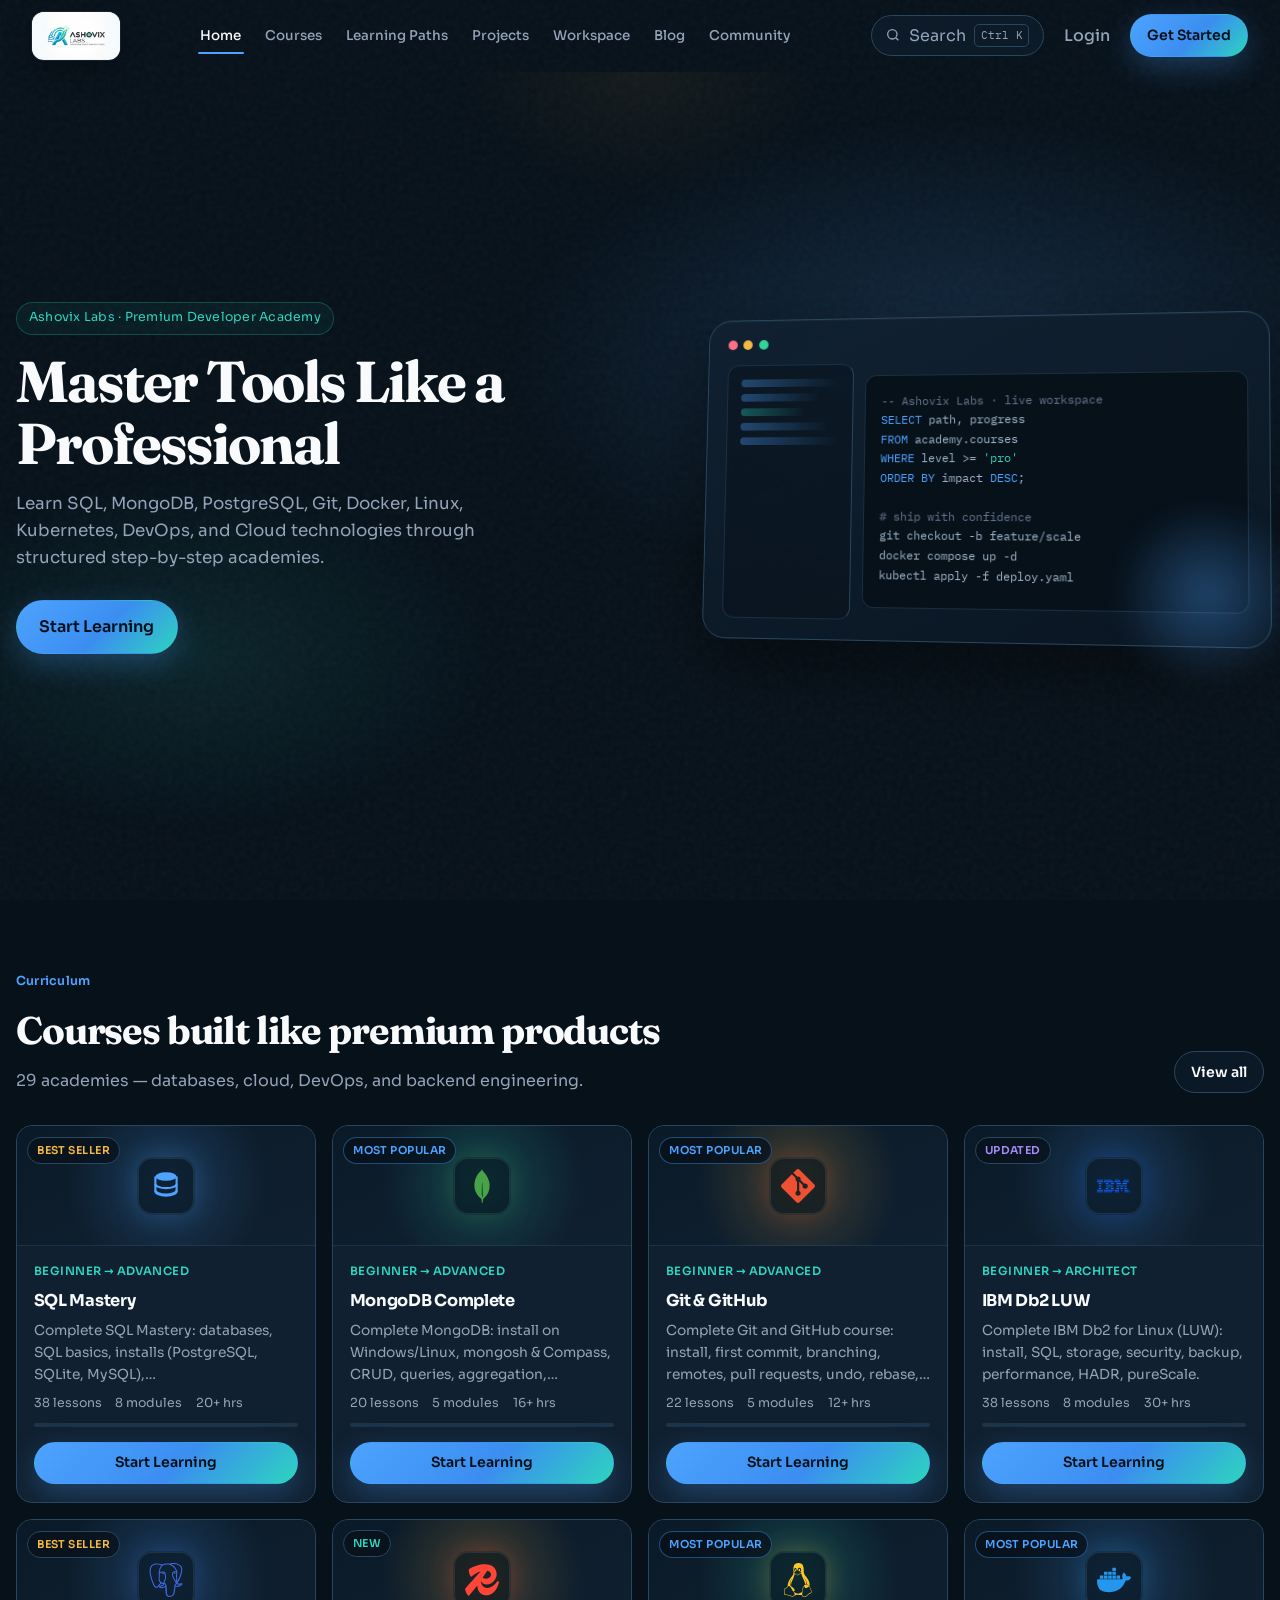
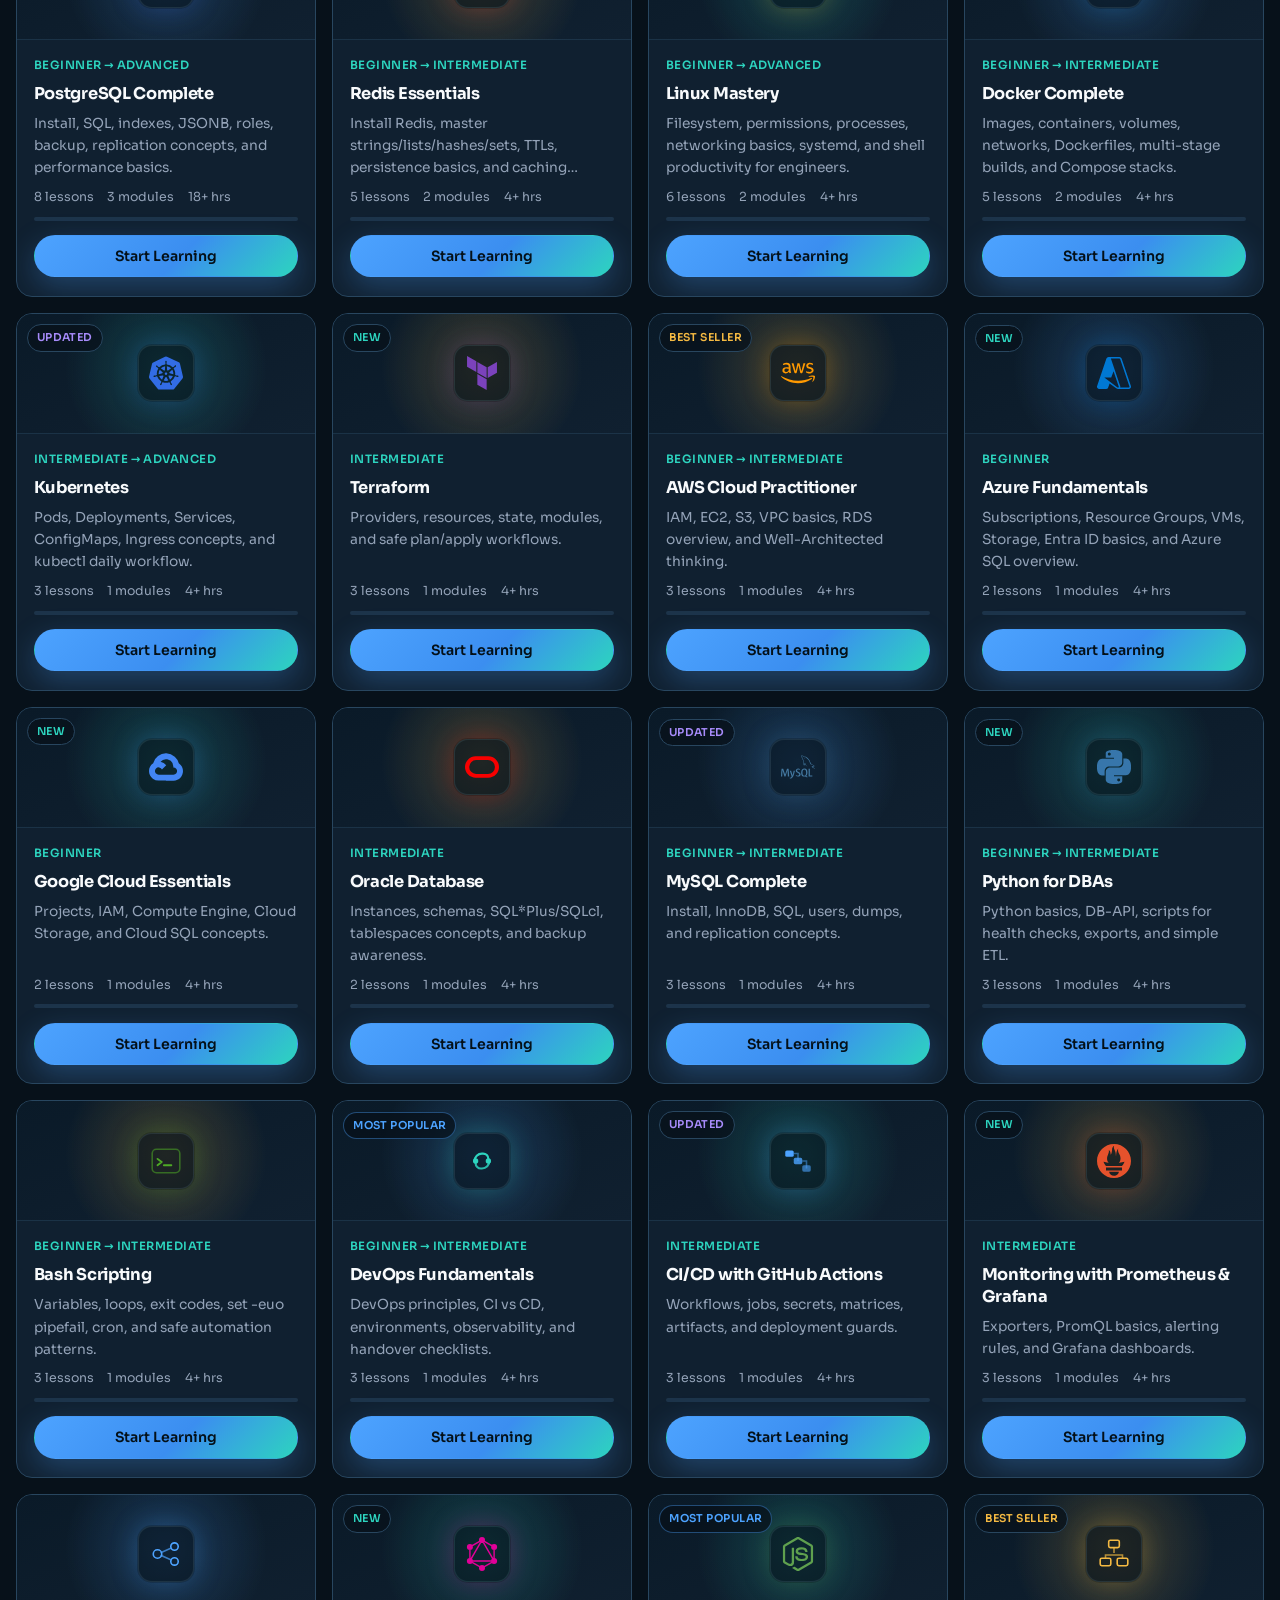
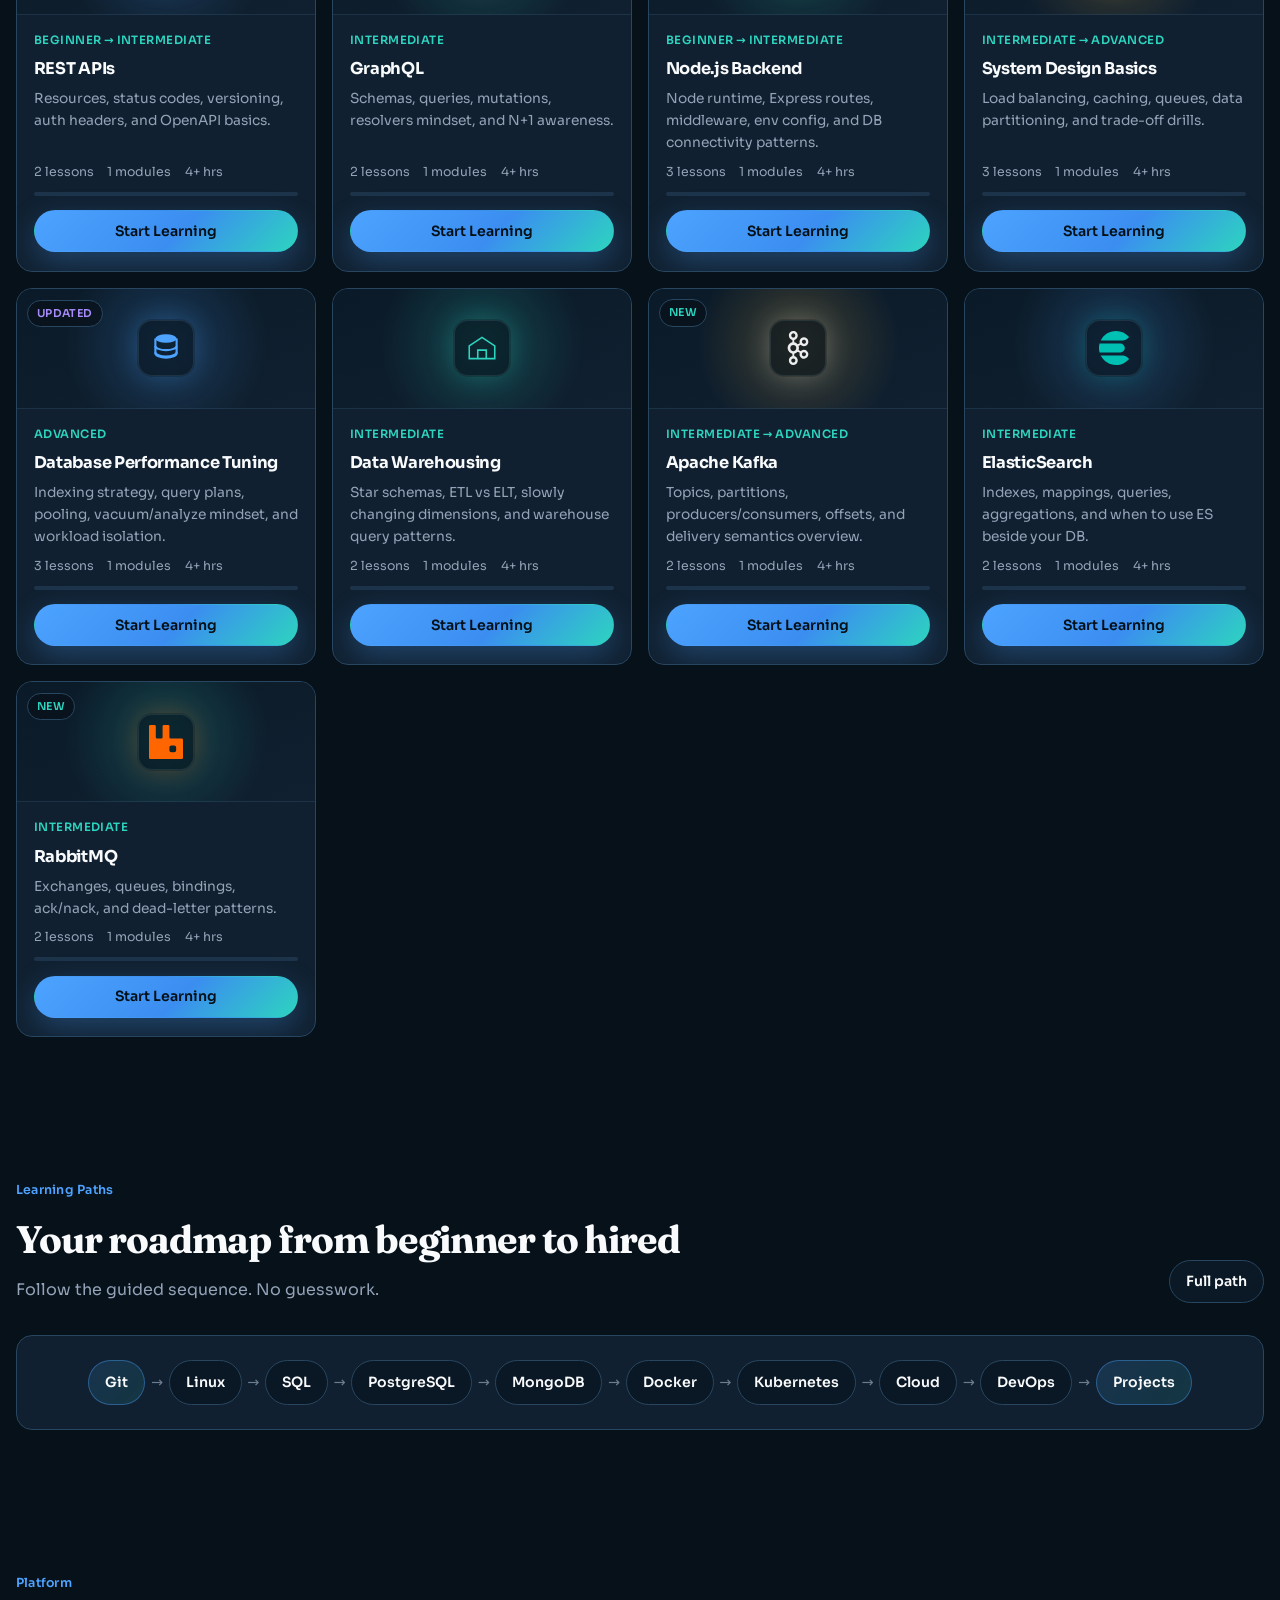
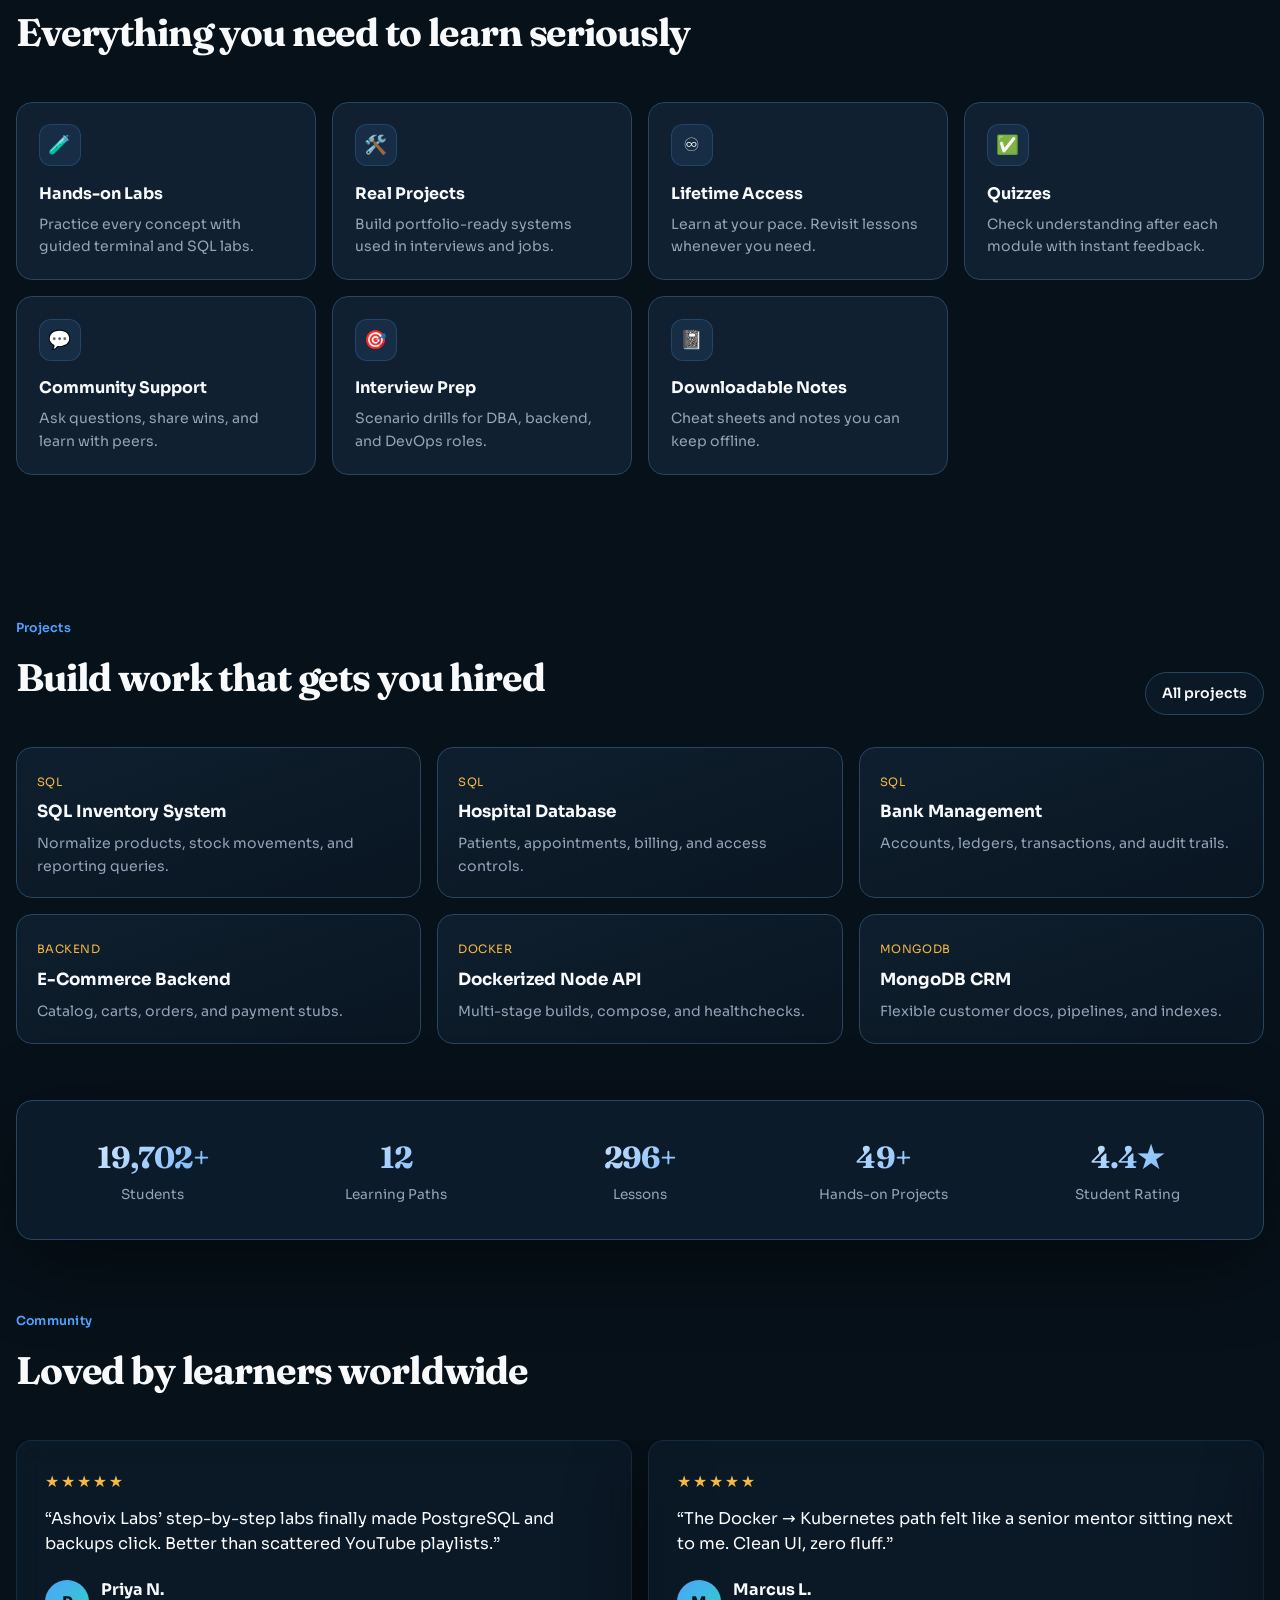
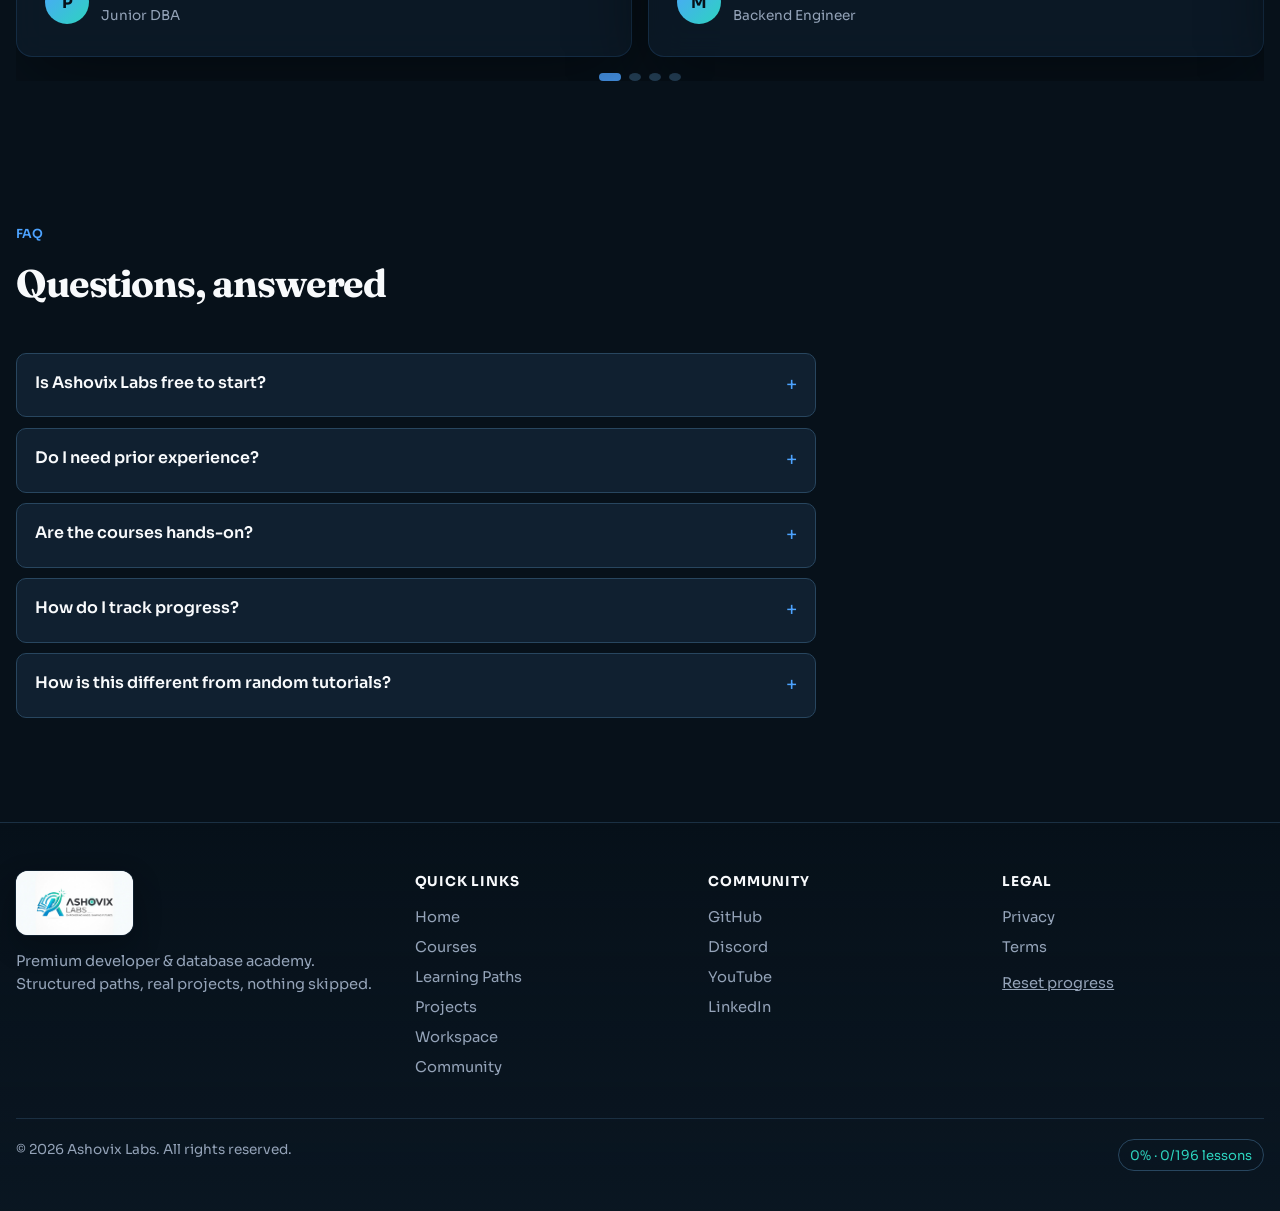
==== commit 0875a7e9: "Remove Interview Questions lesson from SQL Mastery." ====
--- a/index.html
+++ b/index.html
@@ -9,7 +9,7 @@
   <link rel="preconnect" href="https://fonts.gstatic.com" crossorigin />
   <link href="https://fonts.googleapis.com/css2?family=Fraunces:opsz,wght@9..144,500;9..144,700&family=IBM+Plex+Mono:wght@400;500&family=Sora:wght@400;500;600;700&display=swap" rel="stylesheet" />
   <link rel="icon" type="image/png" href="assets/ashovix-labs-logo.png" />
-  <link rel="stylesheet" href="css/styles.css?v=20260802a" />
+  <link rel="stylesheet" href="css/styles.css?v=20260802c" />
 </head>
 <body>
   <div class="noise" aria-hidden="true"></div>
@@ -101,16 +101,16 @@
     </div>
   </footer>
 
-  <script src="js/data/forge.js?v=20260802a"></script>
-  <script src="js/data/course-logos.js?v=20260802a"></script>
-  <script src="js/data/curriculum.js?v=20260802a"></script>
-  <script src="js/data/course-sql.js?v=20260802a"></script>
-  <script src="js/data/course-mongo.js?v=20260802a"></script>
-  <script src="js/data/course-git.js?v=20260802a"></script>
-  <script src="js/data/course-catalog.js?v=20260802a"></script>
-  <script src="js/data/featureFlag_Courses.js?v=20260802a"></script>
-  <script src="js/data/course-references.js?v=20260802a"></script>
-  <script src="js/data/workspace.js?v=20260802a"></script>
-  <script src="js/app.js?v=20260802a"></script>
+  <script src="js/data/forge.js?v=20260802c"></script>
+  <script src="js/data/course-logos.js?v=20260802c"></script>
+  <script src="js/data/curriculum.js?v=20260802c"></script>
+  <script src="js/data/course-sql.js?v=20260802c"></script>
+  <script src="js/data/course-mongo.js?v=20260802c"></script>
+  <script src="js/data/course-git.js?v=20260802c"></script>
+  <script src="js/data/course-catalog.js?v=20260802c"></script>
+  <script src="js/data/featureFlag_Courses.js?v=20260802c"></script>
+  <script src="js/data/course-references.js?v=20260802c"></script>
+  <script src="js/data/workspace.js?v=20260802c"></script>
+  <script src="js/app.js?v=20260802c"></script>
 </body>
 </html>
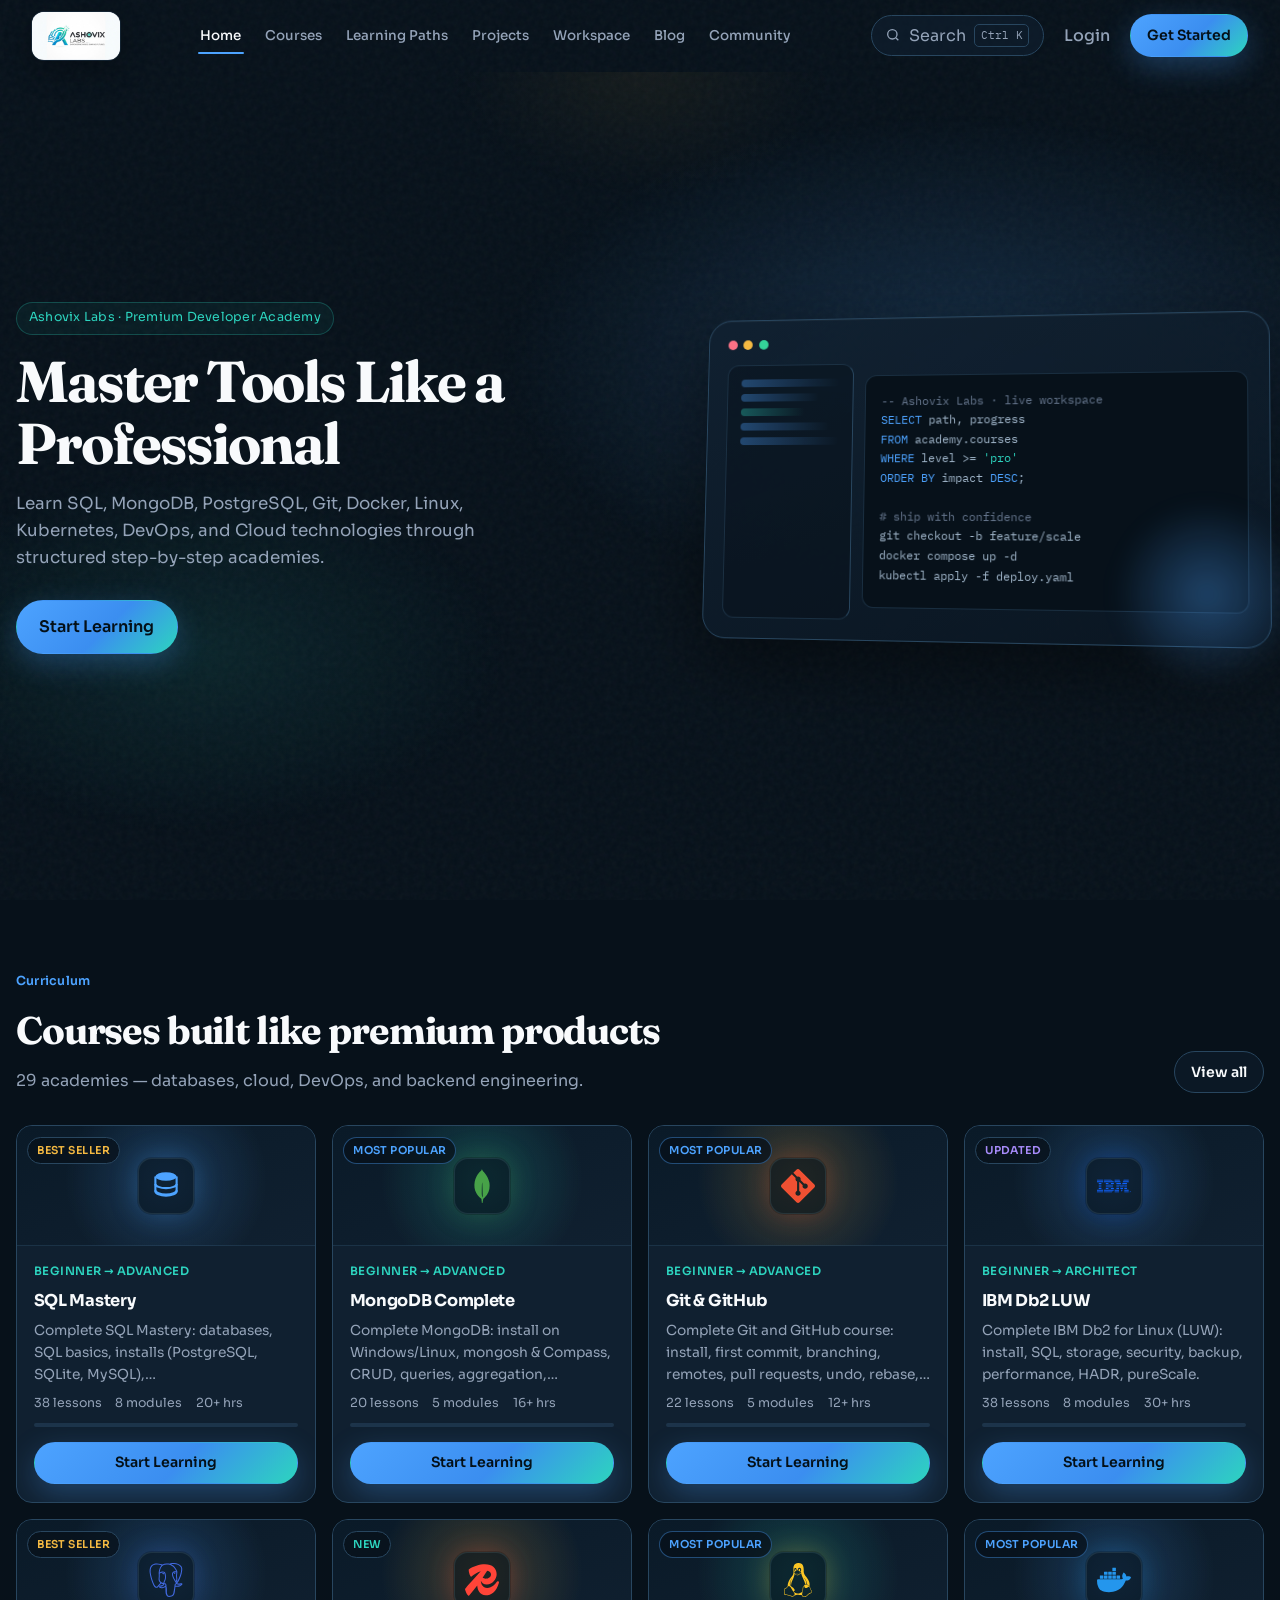
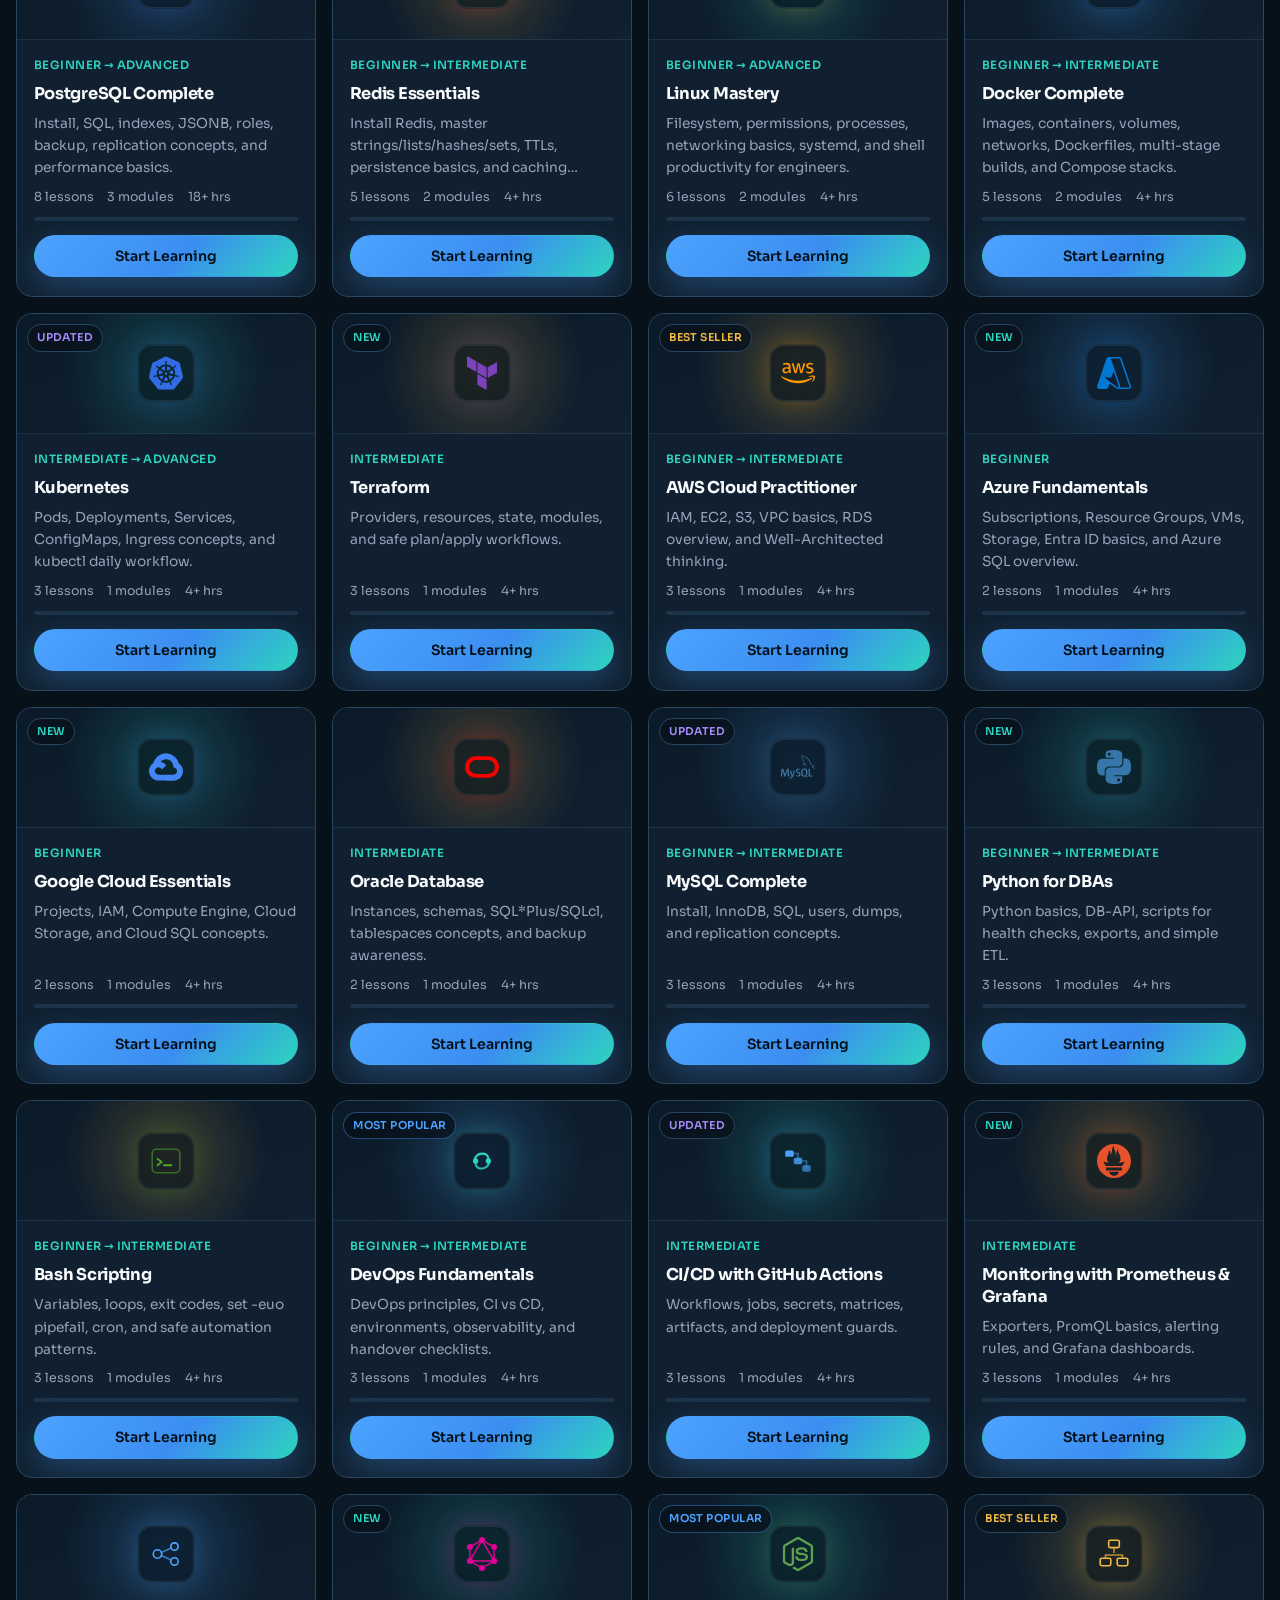
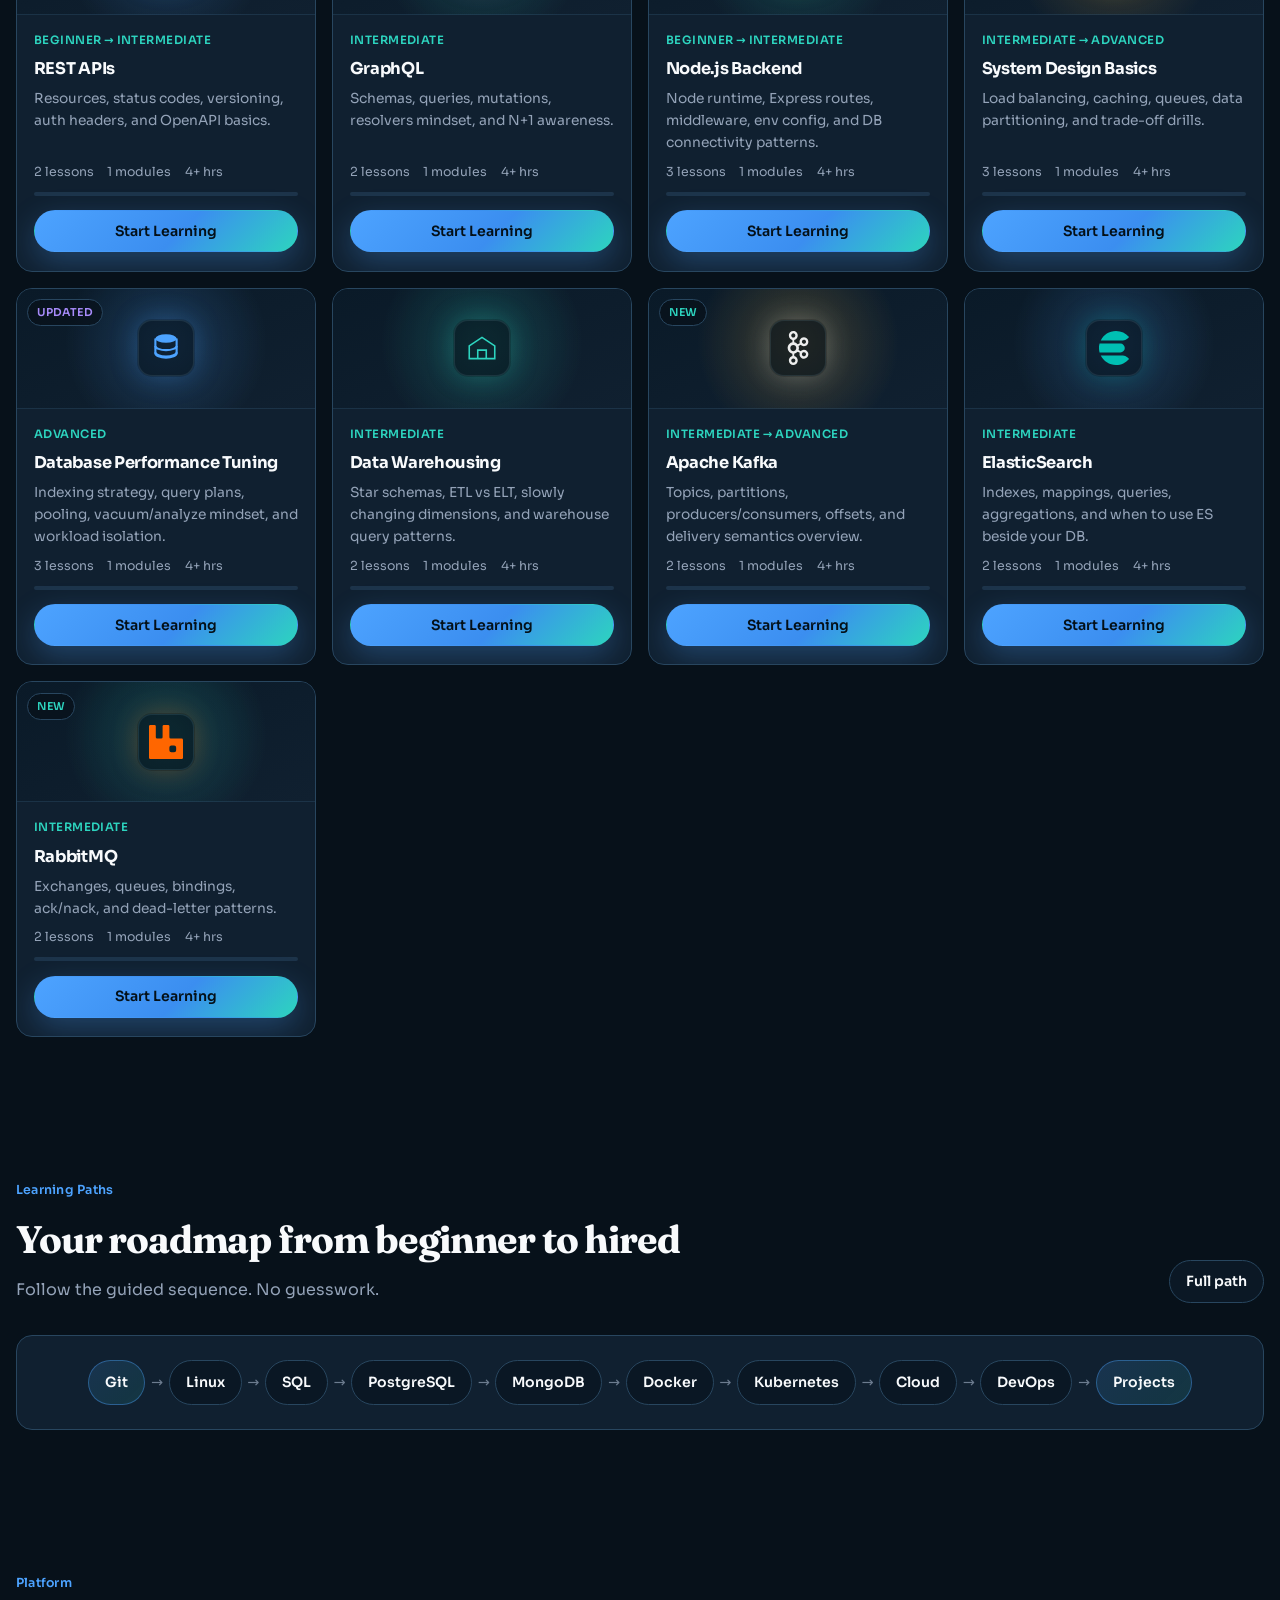
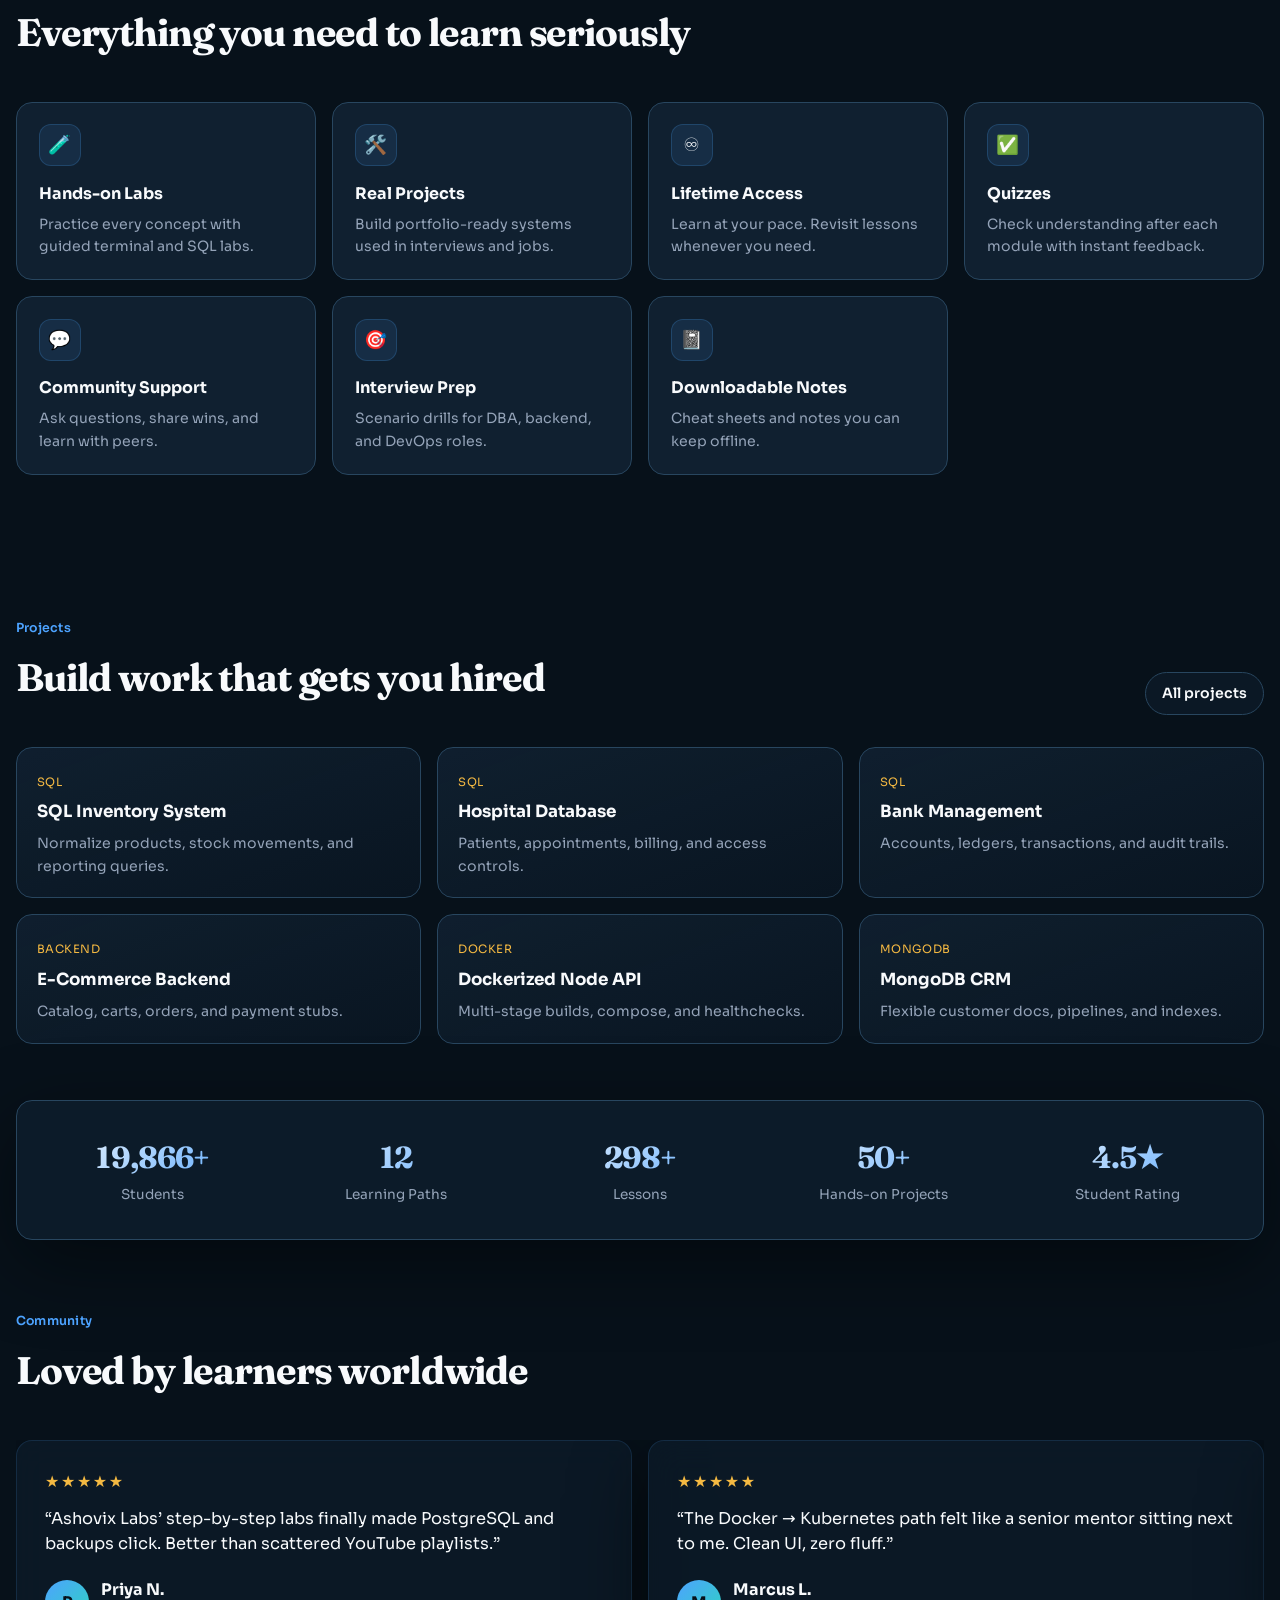
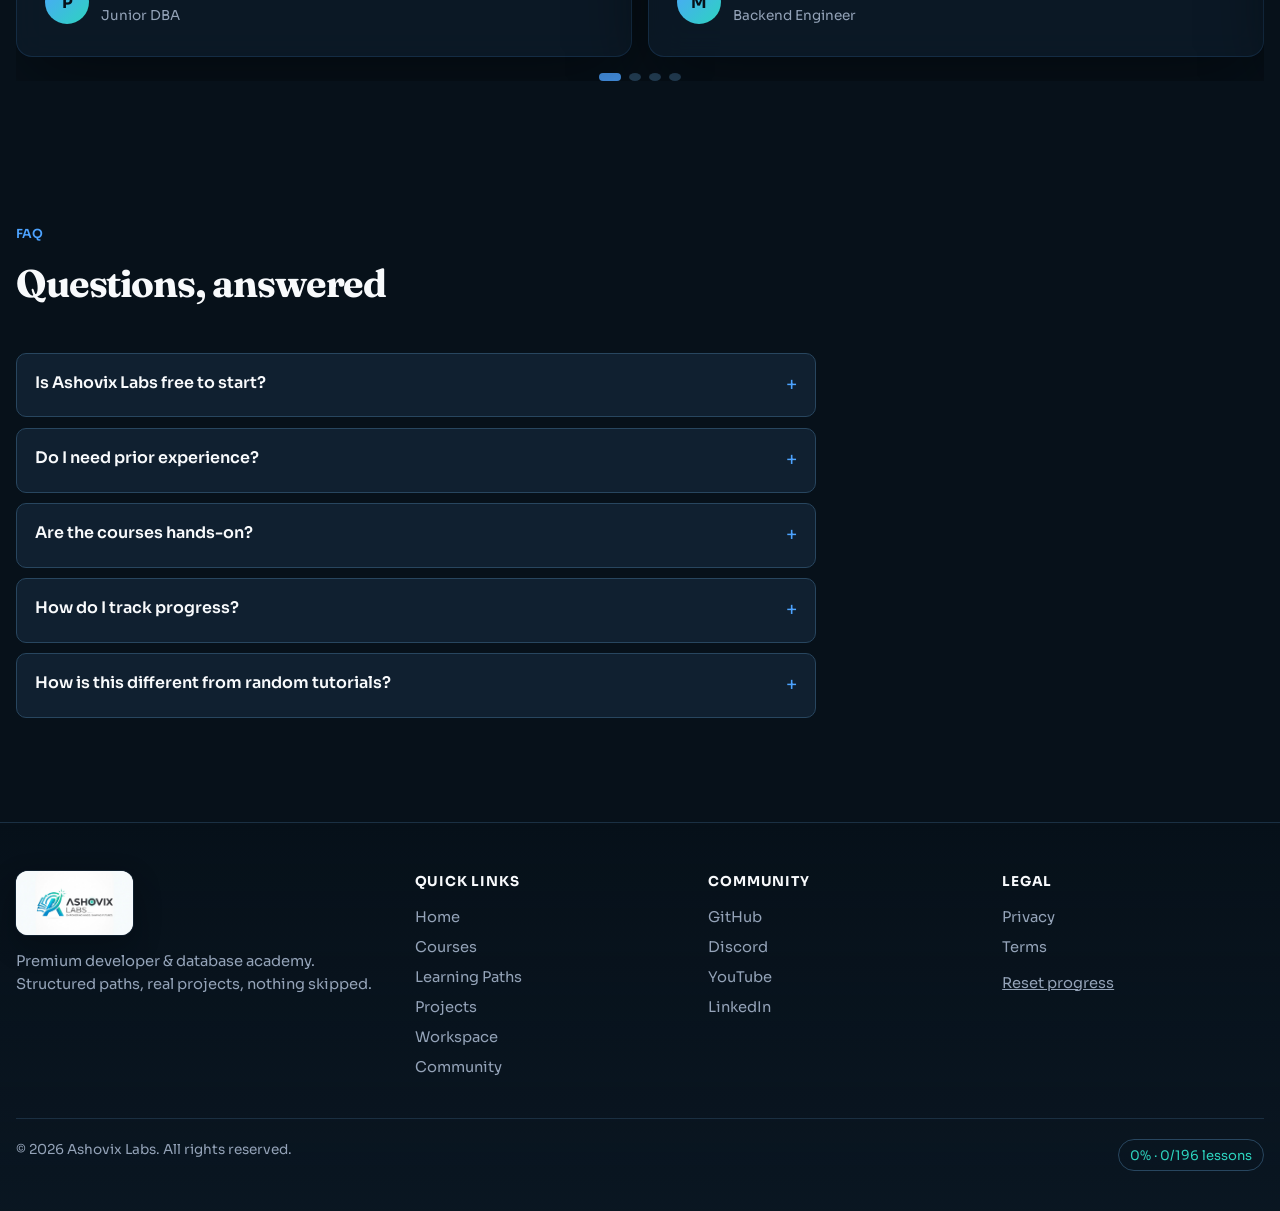
==== commit e5478e75: "Remove Try it sections from all course lessons." ====
--- a/index.html
+++ b/index.html
@@ -9,7 +9,7 @@
   <link rel="preconnect" href="https://fonts.gstatic.com" crossorigin />
   <link href="https://fonts.googleapis.com/css2?family=Fraunces:opsz,wght@9..144,500;9..144,700&family=IBM+Plex+Mono:wght@400;500&family=Sora:wght@400;500;600;700&display=swap" rel="stylesheet" />
   <link rel="icon" type="image/png" href="assets/ashovix-labs-logo.png" />
-  <link rel="stylesheet" href="css/styles.css?v=20260802c" />
+  <link rel="stylesheet" href="css/styles.css?v=20260802d" />
 </head>
 <body>
   <div class="noise" aria-hidden="true"></div>
@@ -101,16 +101,16 @@
     </div>
   </footer>
 
-  <script src="js/data/forge.js?v=20260802c"></script>
-  <script src="js/data/course-logos.js?v=20260802c"></script>
-  <script src="js/data/curriculum.js?v=20260802c"></script>
-  <script src="js/data/course-sql.js?v=20260802c"></script>
-  <script src="js/data/course-mongo.js?v=20260802c"></script>
-  <script src="js/data/course-git.js?v=20260802c"></script>
-  <script src="js/data/course-catalog.js?v=20260802c"></script>
-  <script src="js/data/featureFlag_Courses.js?v=20260802c"></script>
-  <script src="js/data/course-references.js?v=20260802c"></script>
-  <script src="js/data/workspace.js?v=20260802c"></script>
-  <script src="js/app.js?v=20260802c"></script>
+  <script src="js/data/forge.js?v=20260802d"></script>
+  <script src="js/data/course-logos.js?v=20260802d"></script>
+  <script src="js/data/curriculum.js?v=20260802d"></script>
+  <script src="js/data/course-sql.js?v=20260802d"></script>
+  <script src="js/data/course-mongo.js?v=20260802d"></script>
+  <script src="js/data/course-git.js?v=20260802d"></script>
+  <script src="js/data/course-catalog.js?v=20260802d"></script>
+  <script src="js/data/featureFlag_Courses.js?v=20260802d"></script>
+  <script src="js/data/course-references.js?v=20260802d"></script>
+  <script src="js/data/workspace.js?v=20260802d"></script>
+  <script src="js/app.js?v=20260802d"></script>
 </body>
 </html>
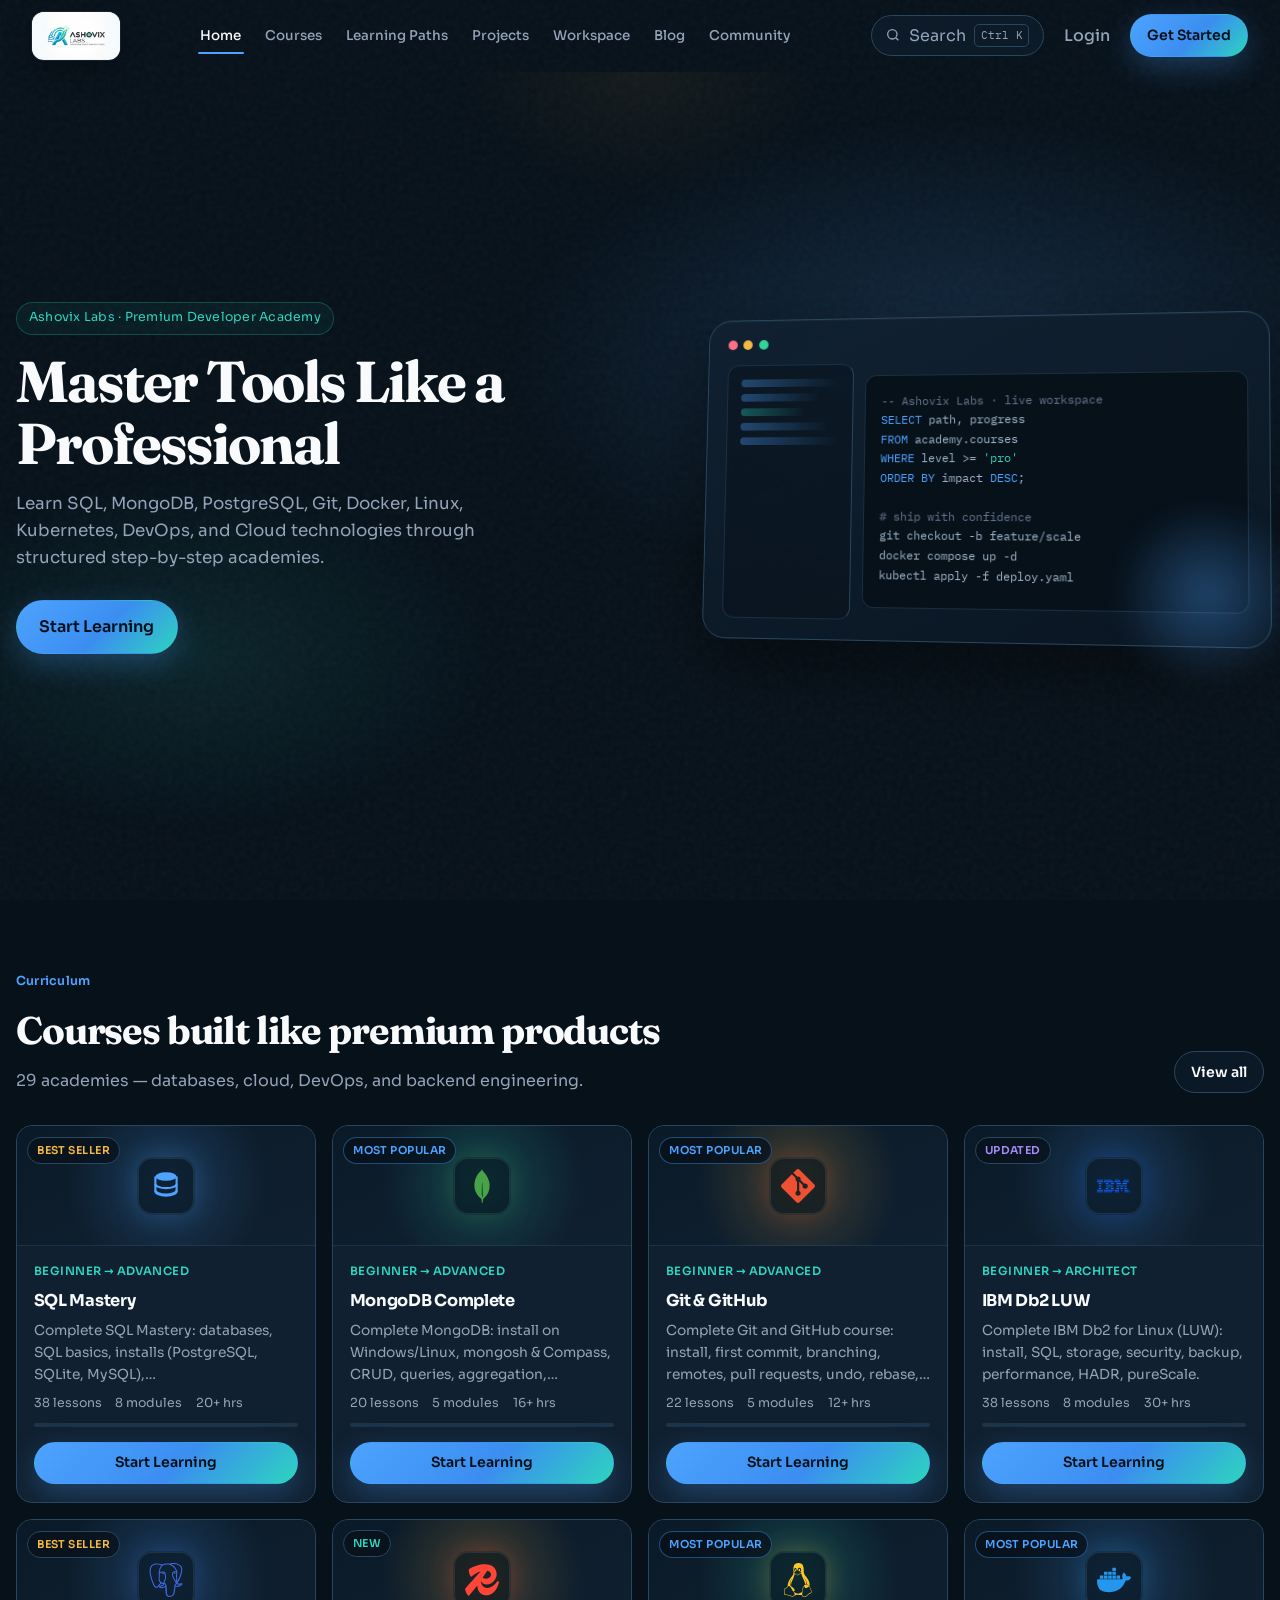
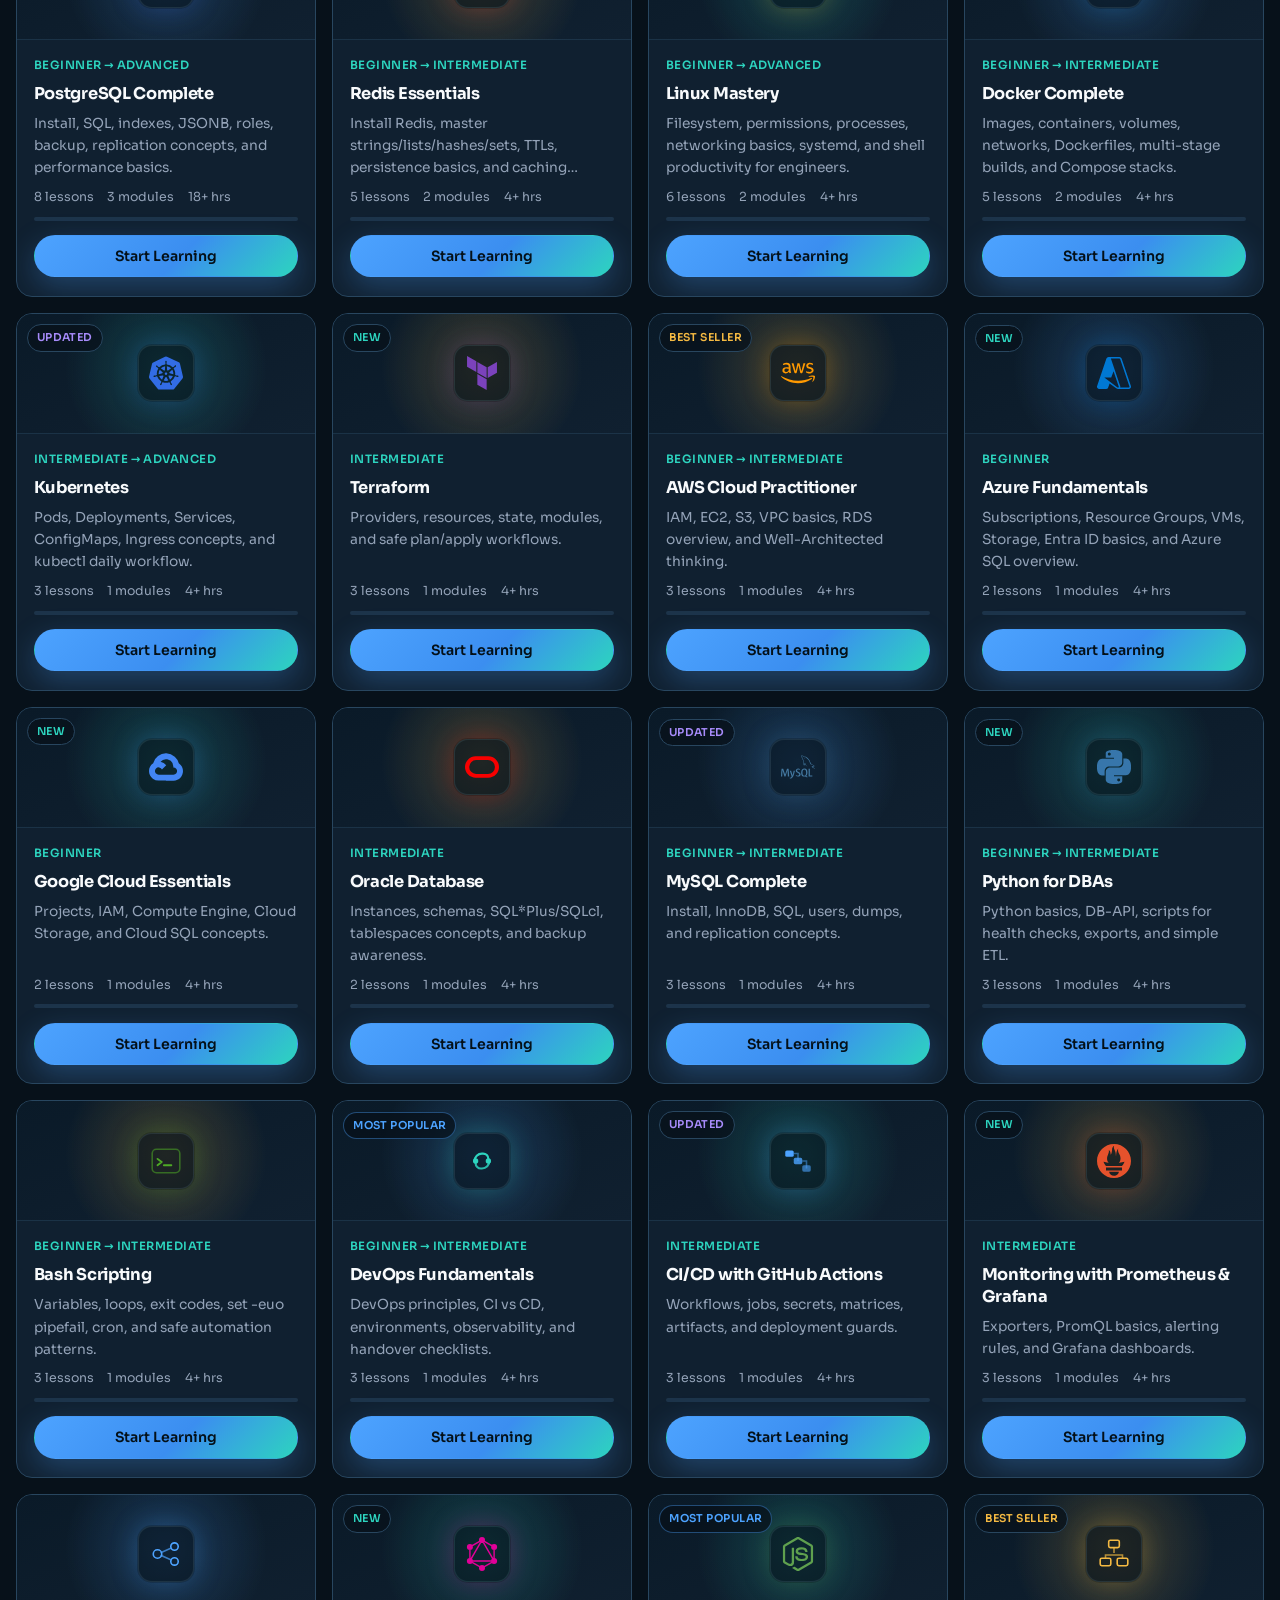
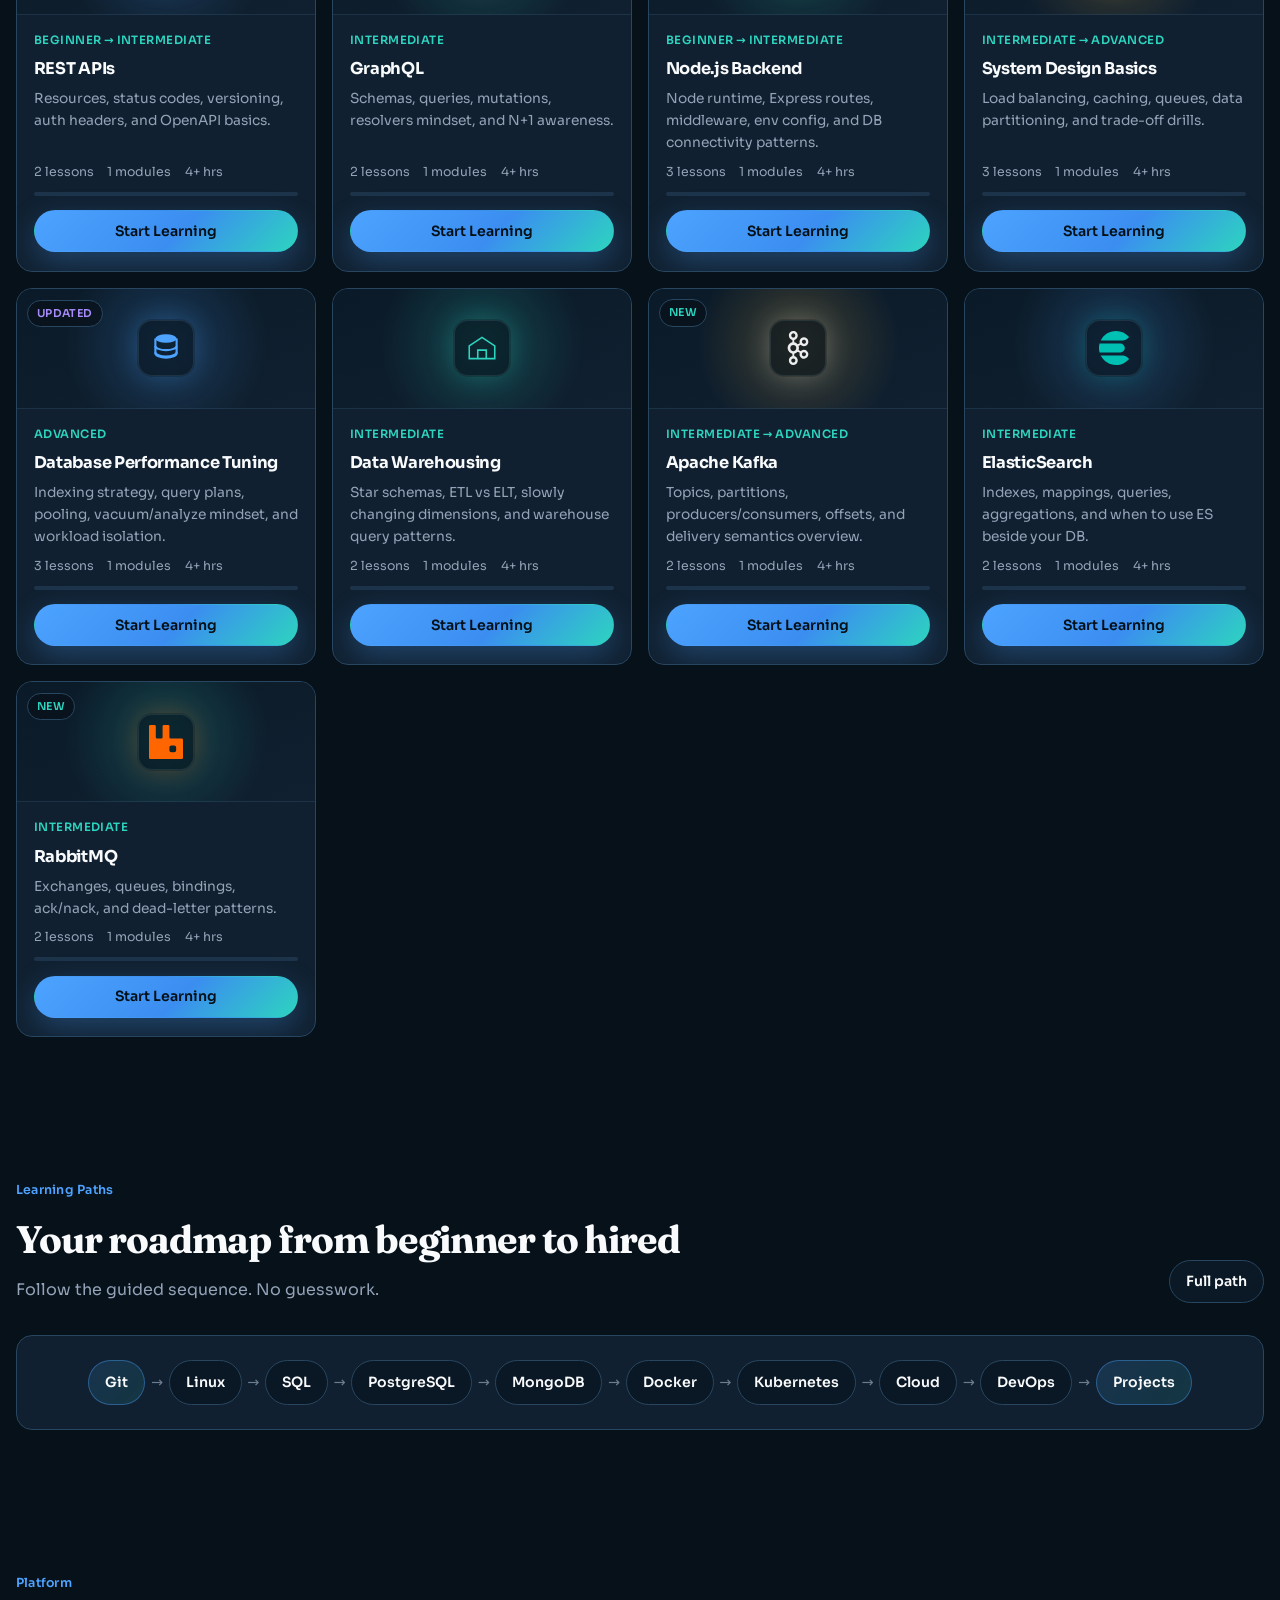
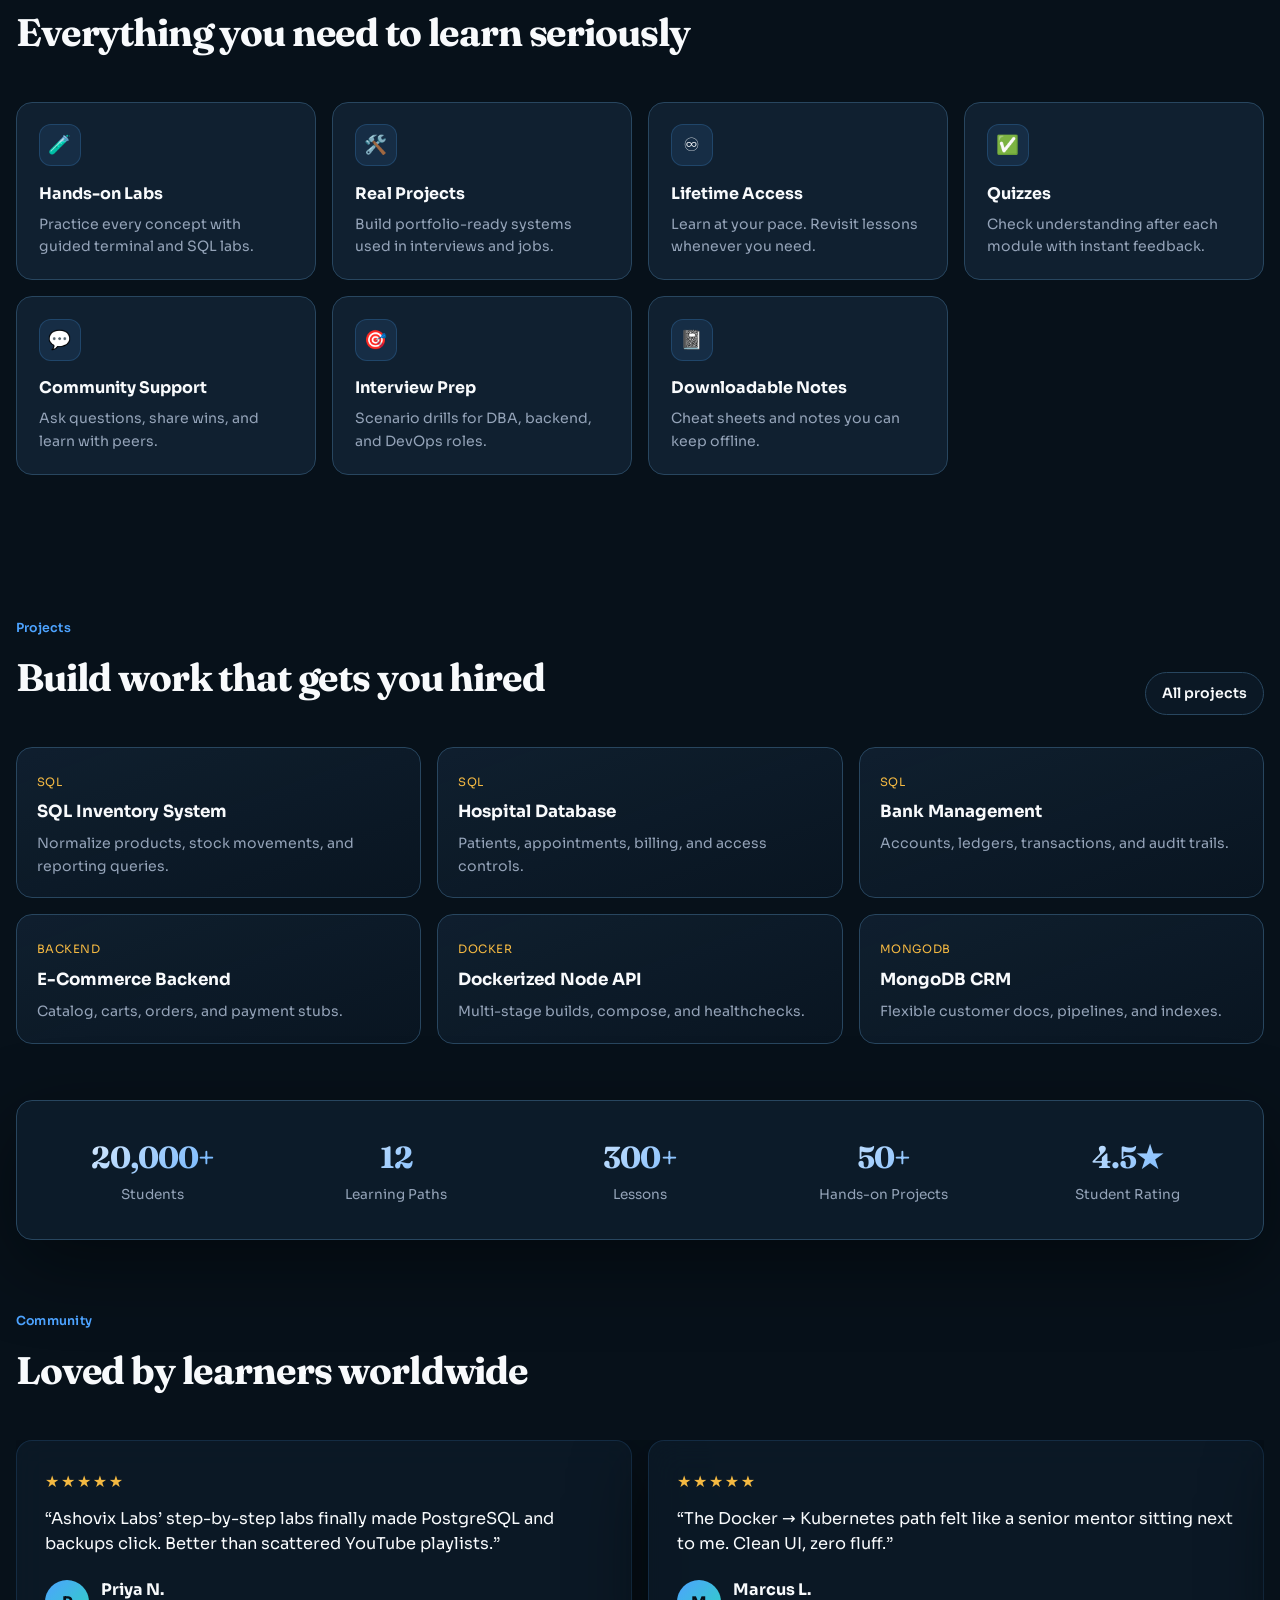
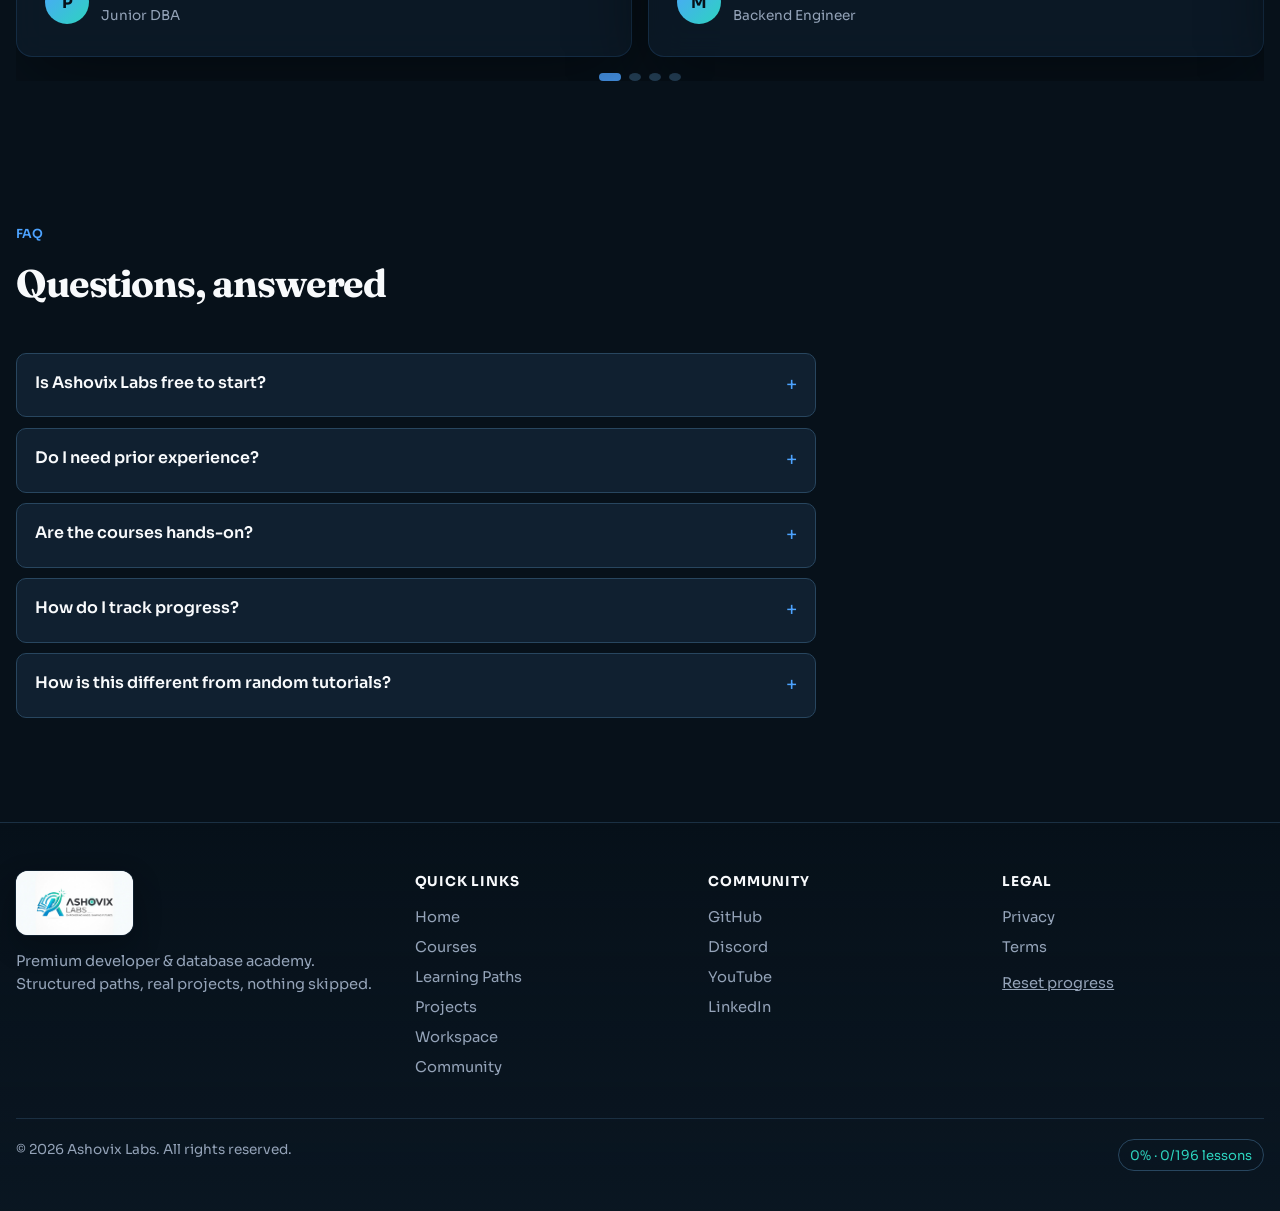
==== commit 088b0ab4: "Add Reset Progress button on every course overview page." ====
--- a/index.html
+++ b/index.html
@@ -9,7 +9,7 @@
   <link rel="preconnect" href="https://fonts.gstatic.com" crossorigin />
   <link href="https://fonts.googleapis.com/css2?family=Fraunces:opsz,wght@9..144,500;9..144,700&family=IBM+Plex+Mono:wght@400;500&family=Sora:wght@400;500;600;700&display=swap" rel="stylesheet" />
   <link rel="icon" type="image/png" href="assets/ashovix-labs-logo.png" />
-  <link rel="stylesheet" href="css/styles.css?v=20260802d" />
+  <link rel="stylesheet" href="css/styles.css?v=20260802e" />
 </head>
 <body>
   <div class="noise" aria-hidden="true"></div>
@@ -101,16 +101,16 @@
     </div>
   </footer>
 
-  <script src="js/data/forge.js?v=20260802d"></script>
-  <script src="js/data/course-logos.js?v=20260802d"></script>
-  <script src="js/data/curriculum.js?v=20260802d"></script>
-  <script src="js/data/course-sql.js?v=20260802d"></script>
-  <script src="js/data/course-mongo.js?v=20260802d"></script>
-  <script src="js/data/course-git.js?v=20260802d"></script>
-  <script src="js/data/course-catalog.js?v=20260802d"></script>
-  <script src="js/data/featureFlag_Courses.js?v=20260802d"></script>
-  <script src="js/data/course-references.js?v=20260802d"></script>
-  <script src="js/data/workspace.js?v=20260802d"></script>
-  <script src="js/app.js?v=20260802d"></script>
+  <script src="js/data/forge.js?v=20260802e"></script>
+  <script src="js/data/course-logos.js?v=20260802e"></script>
+  <script src="js/data/curriculum.js?v=20260802e"></script>
+  <script src="js/data/course-sql.js?v=20260802e"></script>
+  <script src="js/data/course-mongo.js?v=20260802e"></script>
+  <script src="js/data/course-git.js?v=20260802e"></script>
+  <script src="js/data/course-catalog.js?v=20260802e"></script>
+  <script src="js/data/featureFlag_Courses.js?v=20260802e"></script>
+  <script src="js/data/course-references.js?v=20260802e"></script>
+  <script src="js/data/workspace.js?v=20260802e"></script>
+  <script src="js/app.js?v=20260802e"></script>
 </body>
 </html>
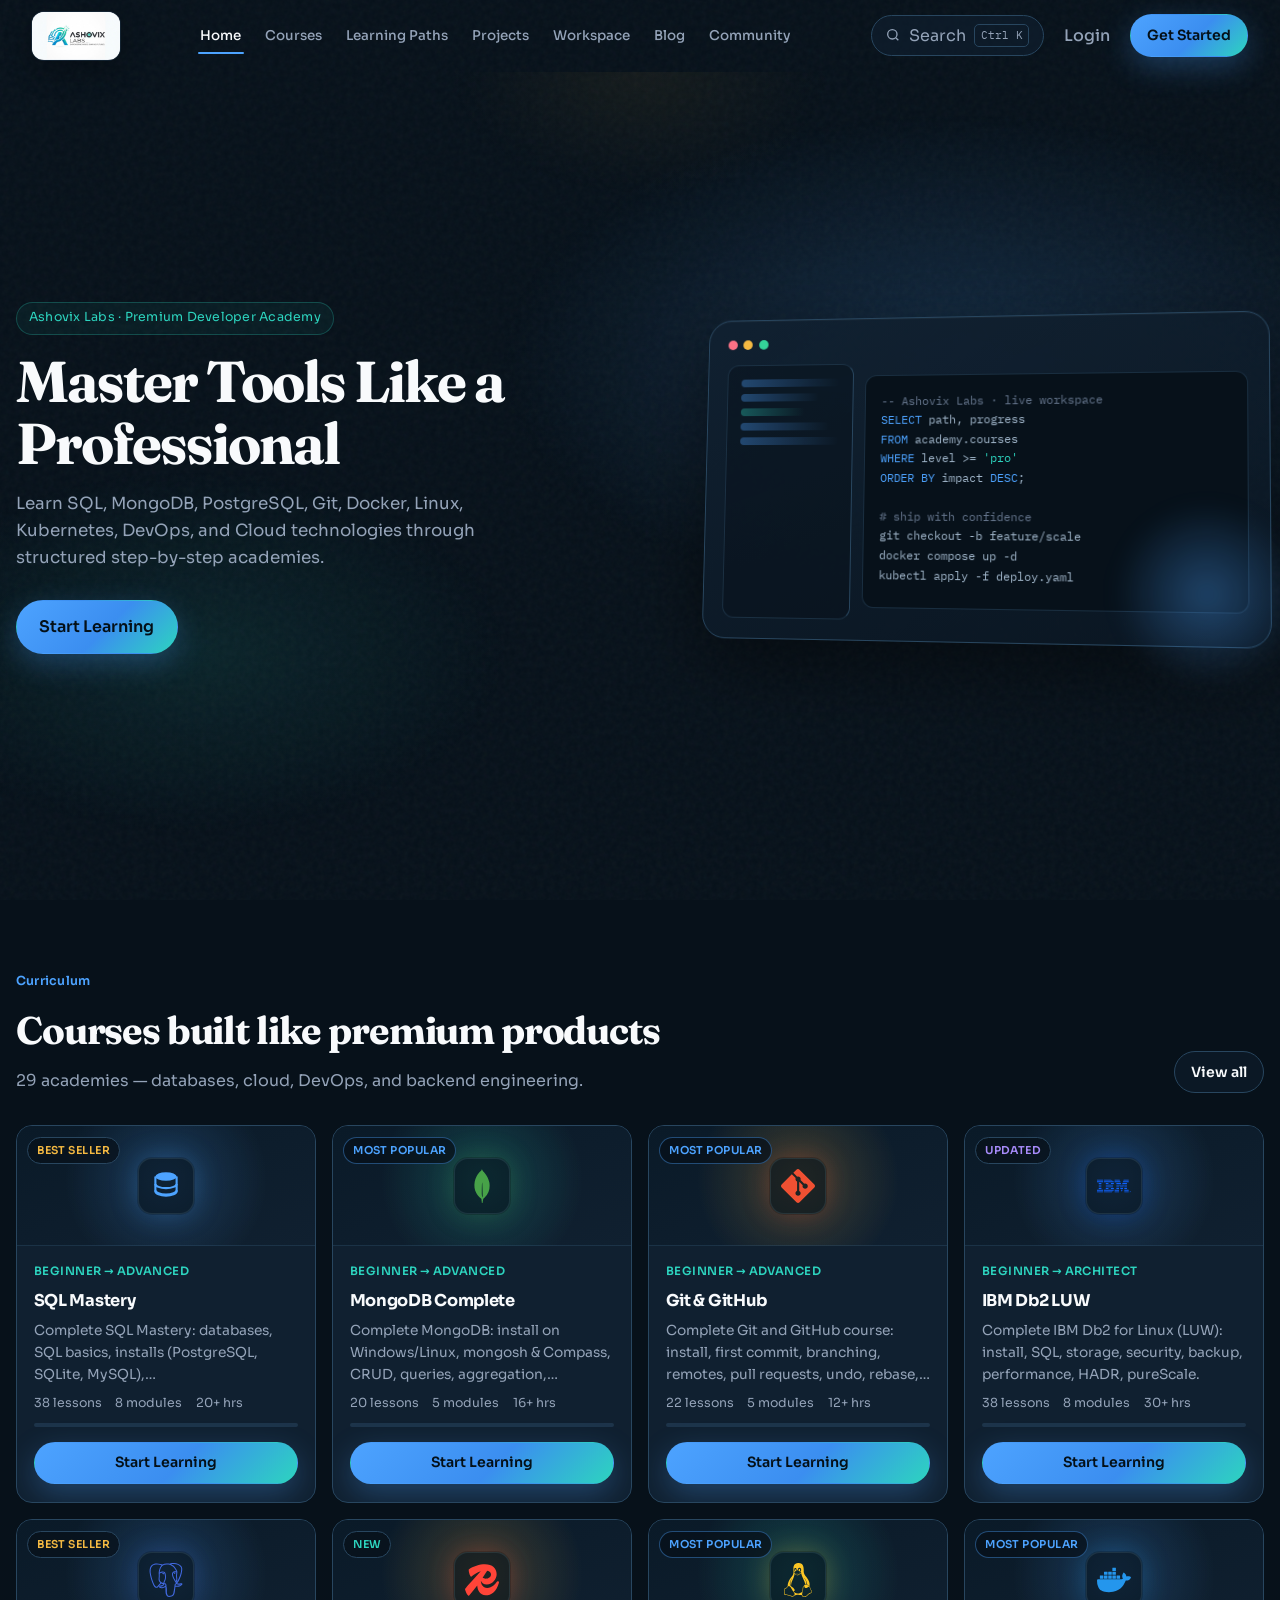
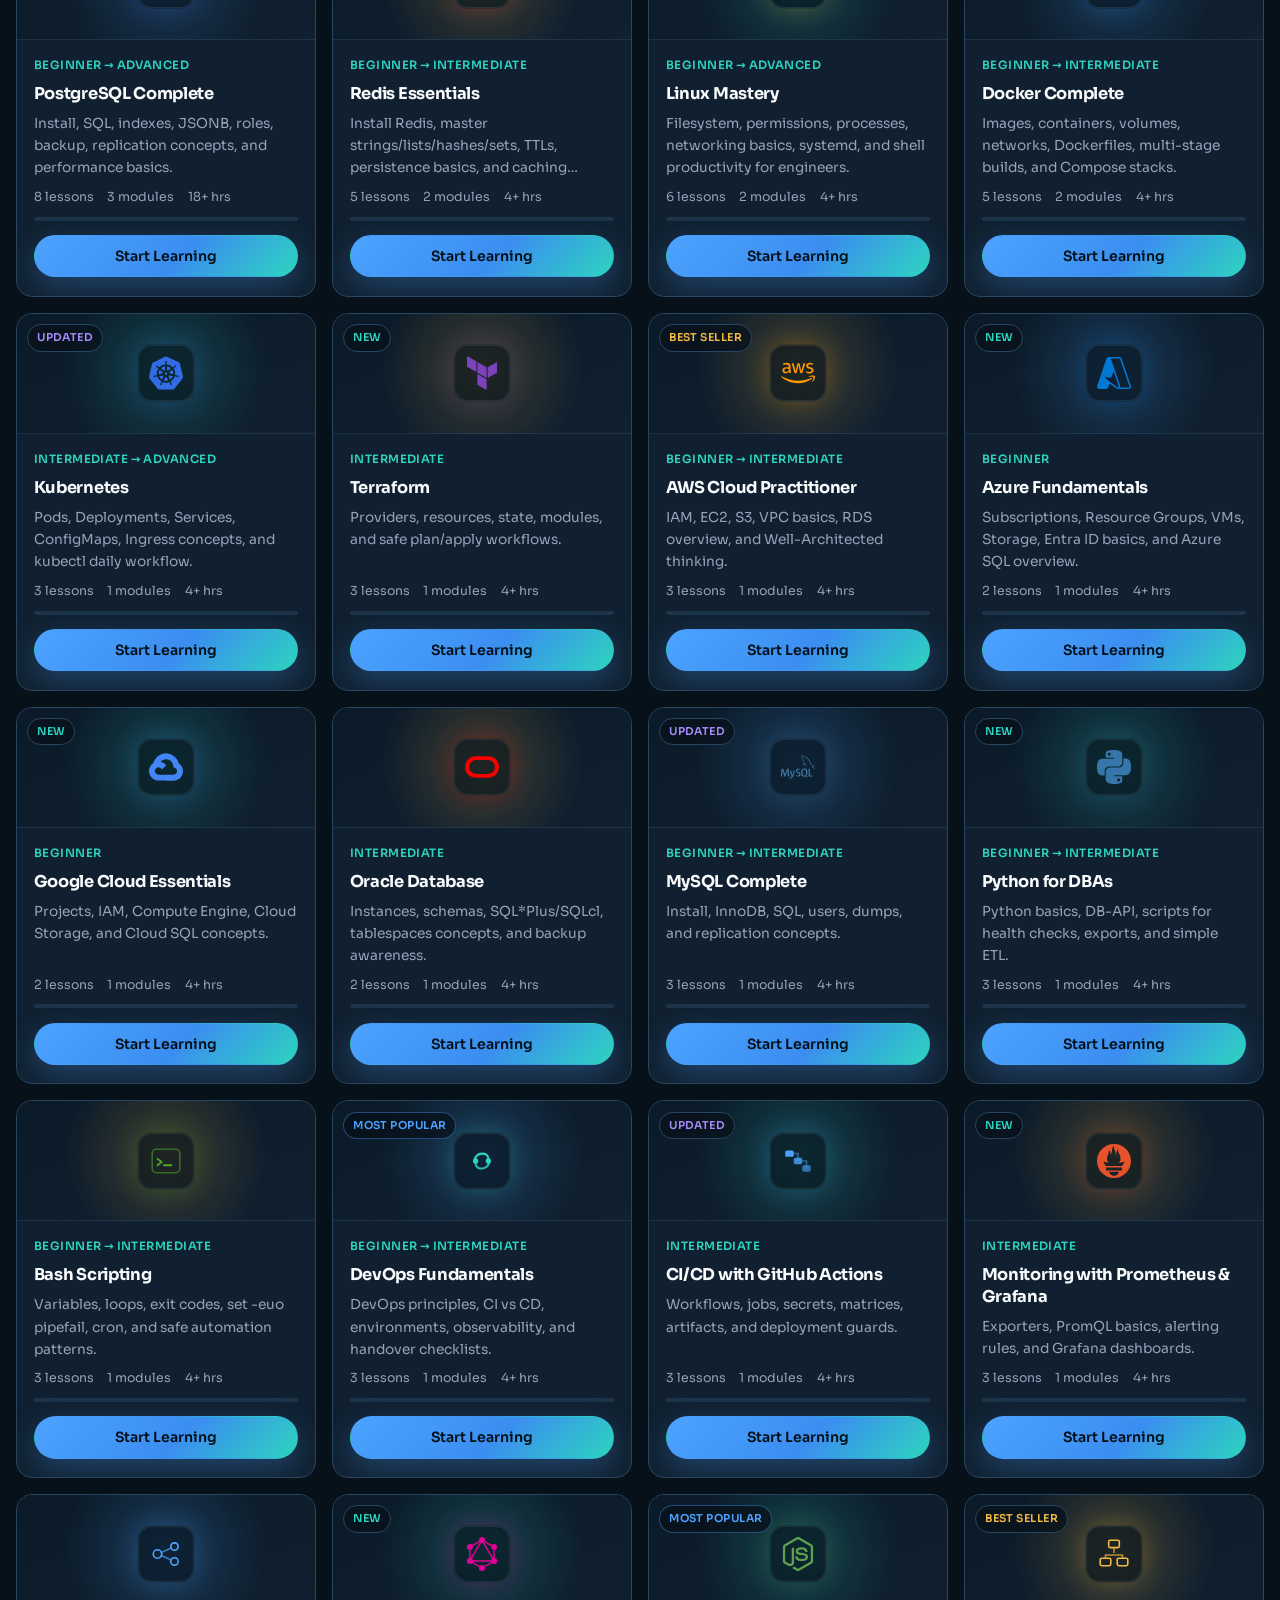
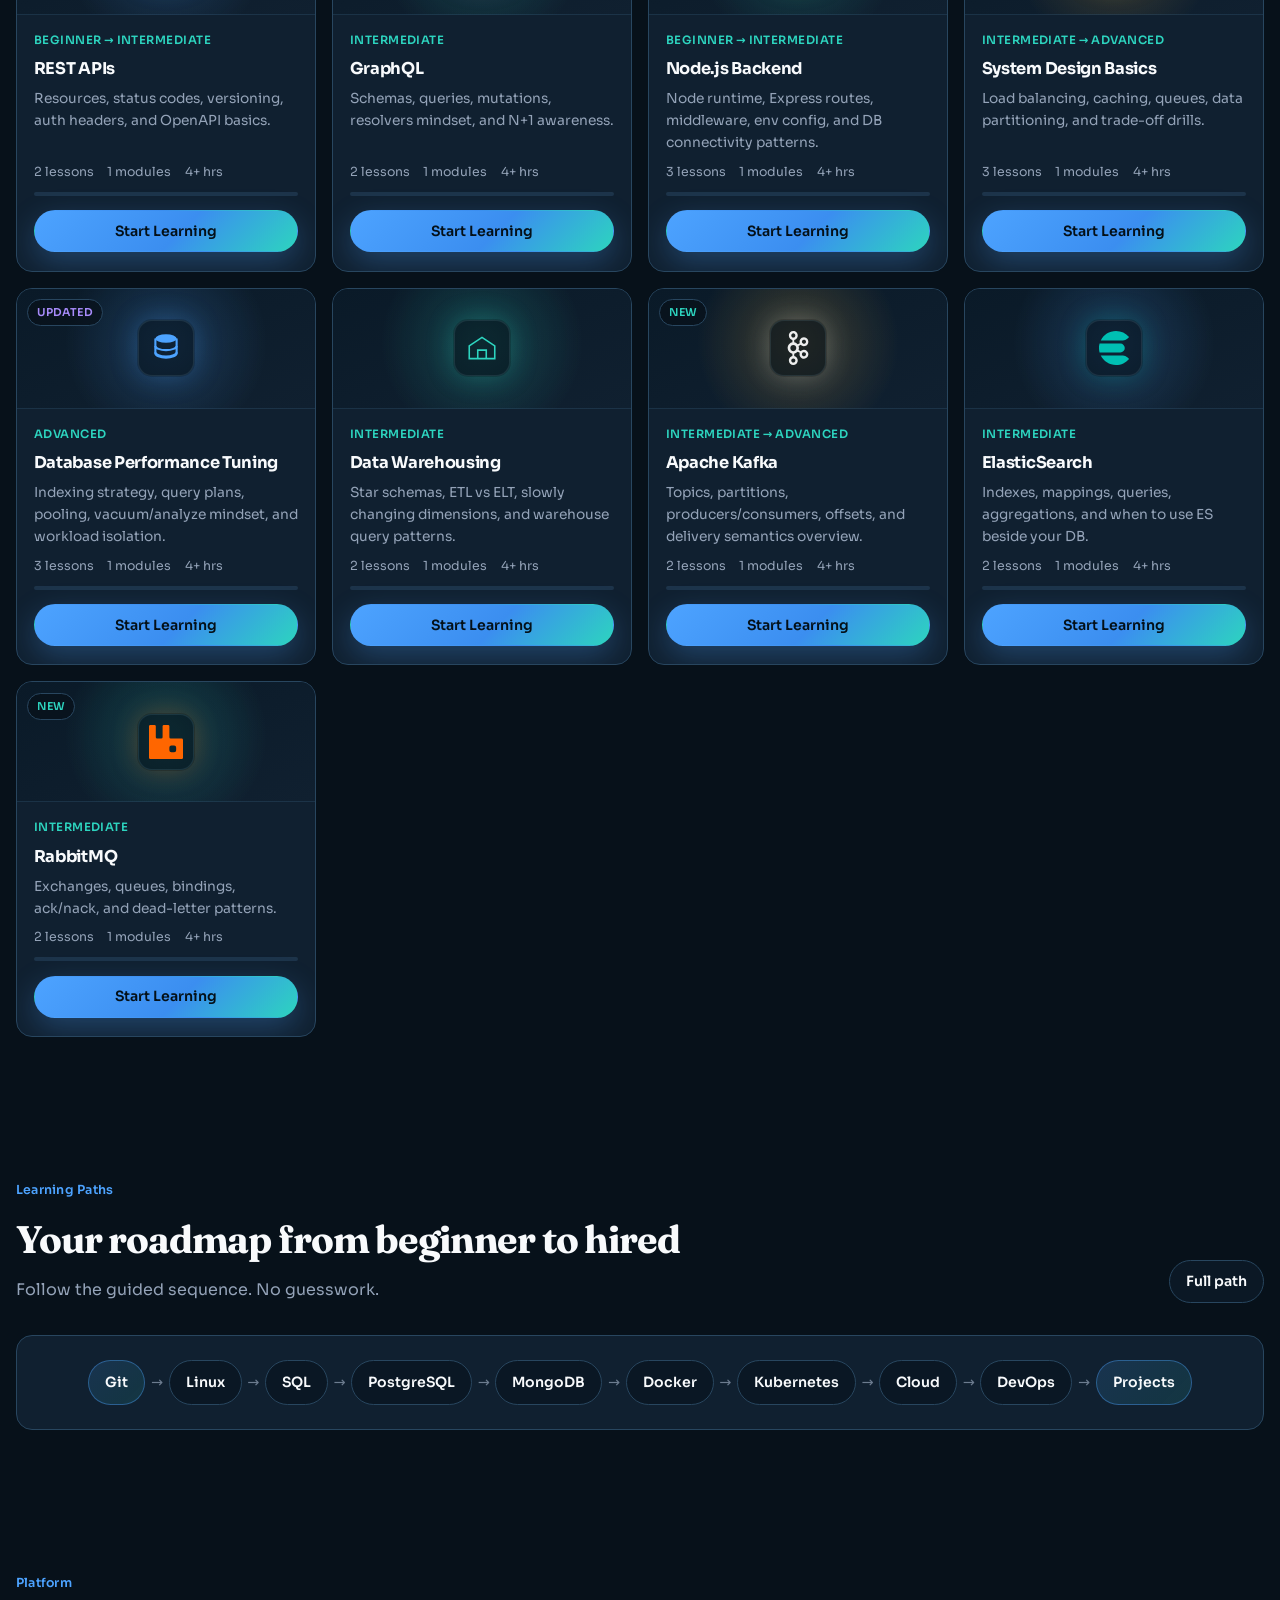
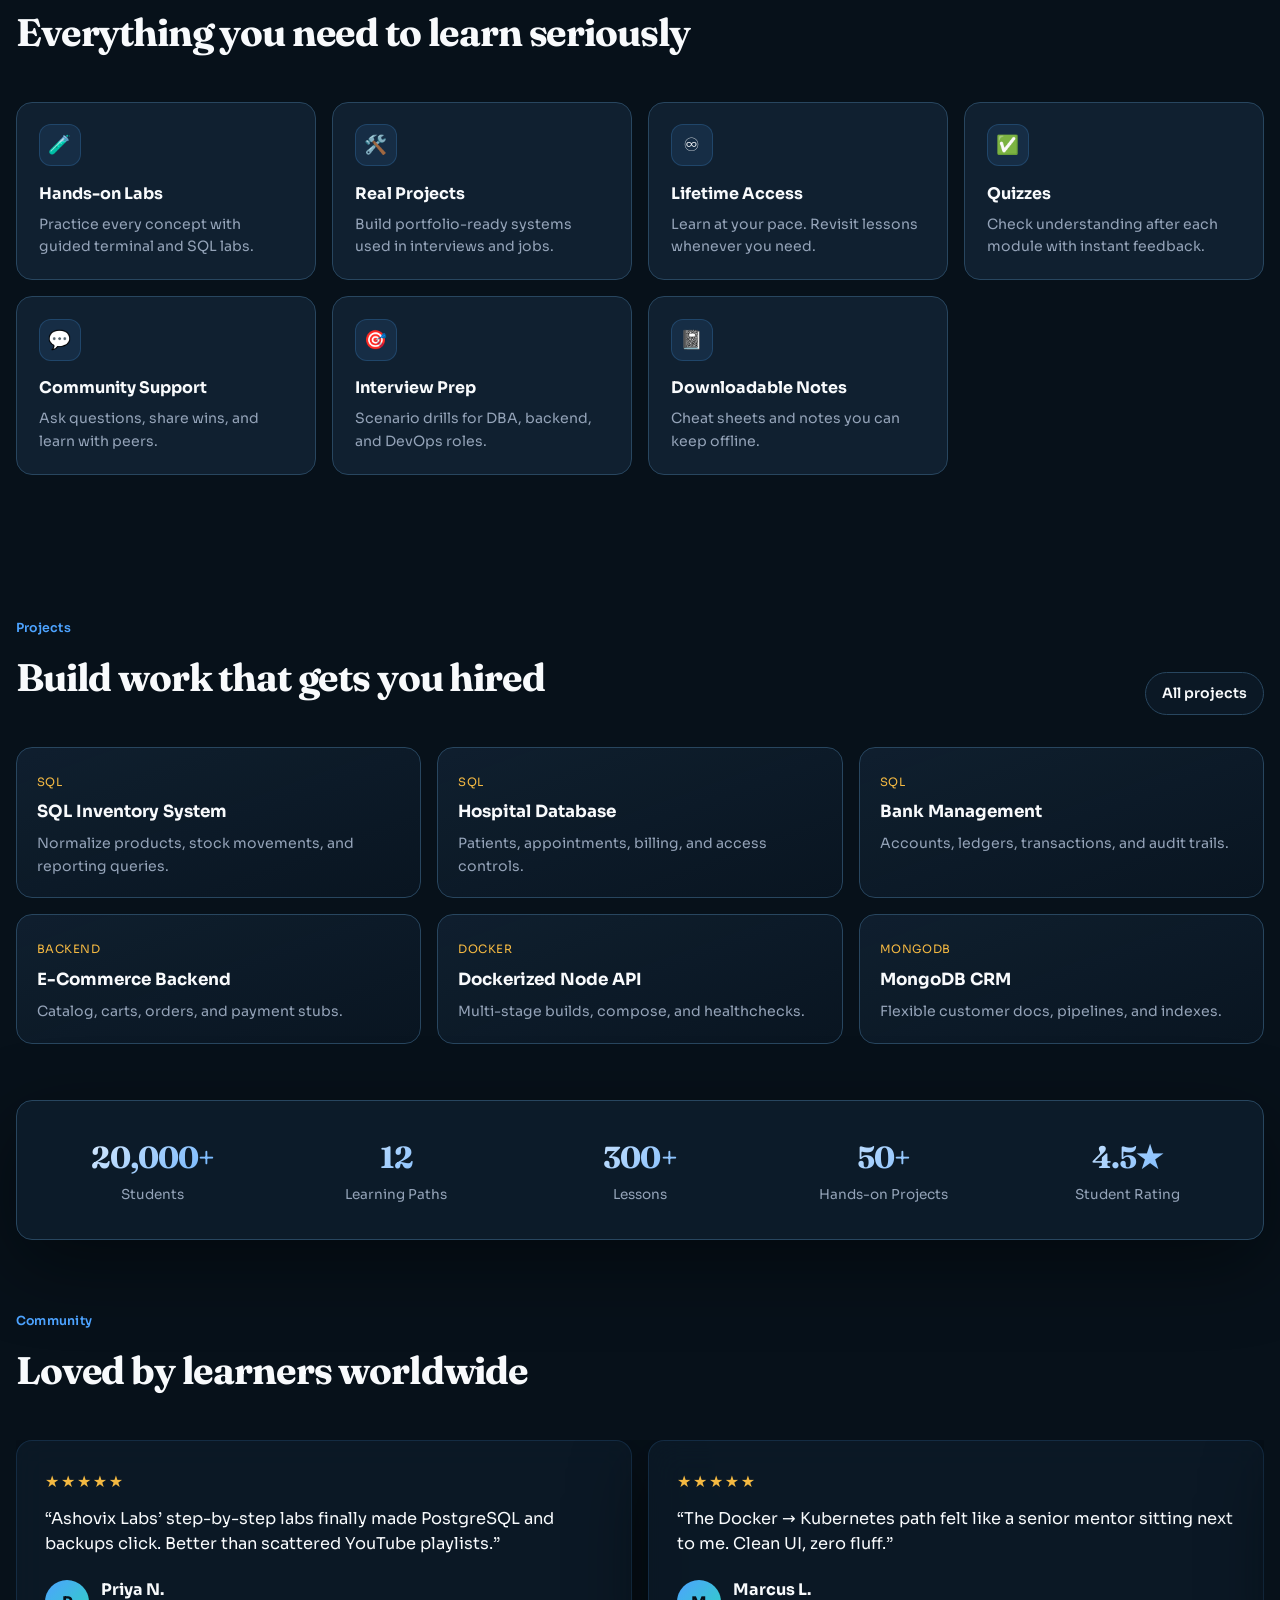
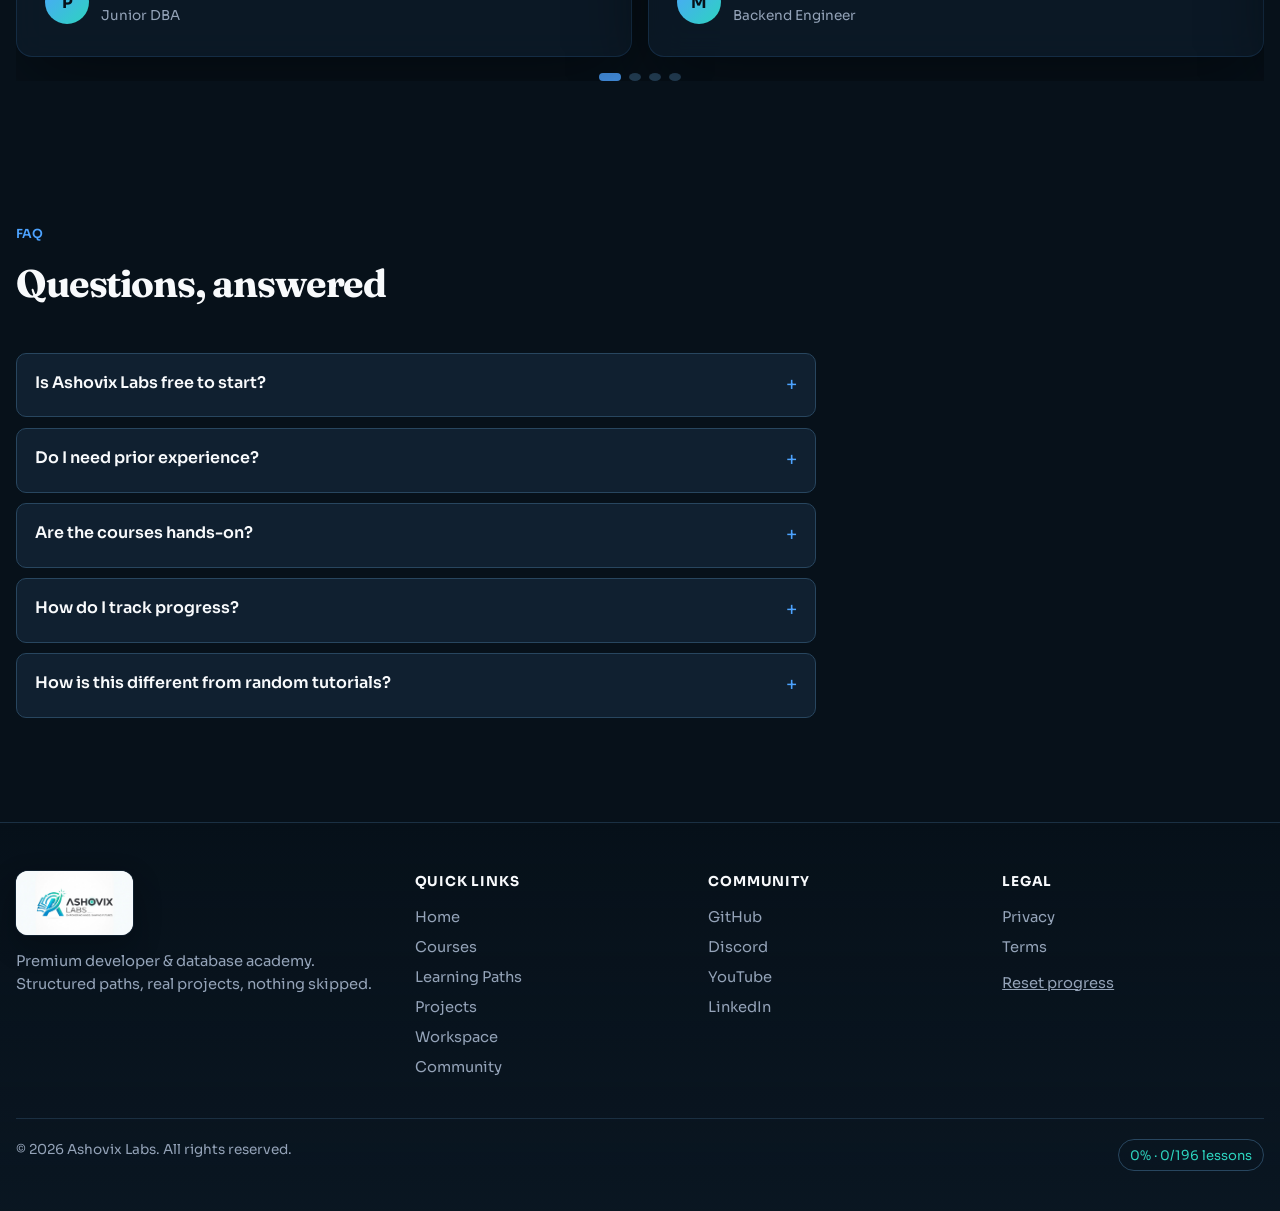
==== commit dac653f6: "Replace browser confirm with Ashovix Labs styled modal popup." ====
--- a/index.html
+++ b/index.html
@@ -9,7 +9,7 @@
   <link rel="preconnect" href="https://fonts.gstatic.com" crossorigin />
   <link href="https://fonts.googleapis.com/css2?family=Fraunces:opsz,wght@9..144,500;9..144,700&family=IBM+Plex+Mono:wght@400;500&family=Sora:wght@400;500;600;700&display=swap" rel="stylesheet" />
   <link rel="icon" type="image/png" href="assets/ashovix-labs-logo.png" />
-  <link rel="stylesheet" href="css/styles.css?v=20260802e" />
+  <link rel="stylesheet" href="css/styles.css?v=20260802f" />
 </head>
 <body>
   <div class="noise" aria-hidden="true"></div>
@@ -66,6 +66,17 @@
     </div>
   </div>
 
+  <div class="confirm-overlay" id="confirm-overlay" hidden>
+    <div class="confirm-modal" role="dialog" aria-modal="true" aria-labelledby="confirm-title" aria-describedby="confirm-message">
+      <h2 id="confirm-title">Confirm</h2>
+      <p id="confirm-message"></p>
+      <div class="confirm-actions">
+        <button type="button" class="btn btn-ghost" id="confirm-cancel">Cancel</button>
+        <button type="button" class="btn btn-primary" id="confirm-ok">OK</button>
+      </div>
+    </div>
+  </div>
+
   <footer class="site-footer">
     <div class="footer-grid">
       <div class="footer-brand">
@@ -101,16 +112,16 @@
     </div>
   </footer>
 
-  <script src="js/data/forge.js?v=20260802e"></script>
-  <script src="js/data/course-logos.js?v=20260802e"></script>
-  <script src="js/data/curriculum.js?v=20260802e"></script>
-  <script src="js/data/course-sql.js?v=20260802e"></script>
-  <script src="js/data/course-mongo.js?v=20260802e"></script>
-  <script src="js/data/course-git.js?v=20260802e"></script>
-  <script src="js/data/course-catalog.js?v=20260802e"></script>
-  <script src="js/data/featureFlag_Courses.js?v=20260802e"></script>
-  <script src="js/data/course-references.js?v=20260802e"></script>
-  <script src="js/data/workspace.js?v=20260802e"></script>
-  <script src="js/app.js?v=20260802e"></script>
+  <script src="js/data/forge.js?v=20260802f"></script>
+  <script src="js/data/course-logos.js?v=20260802f"></script>
+  <script src="js/data/curriculum.js?v=20260802f"></script>
+  <script src="js/data/course-sql.js?v=20260802f"></script>
+  <script src="js/data/course-mongo.js?v=20260802f"></script>
+  <script src="js/data/course-git.js?v=20260802f"></script>
+  <script src="js/data/course-catalog.js?v=20260802f"></script>
+  <script src="js/data/featureFlag_Courses.js?v=20260802f"></script>
+  <script src="js/data/course-references.js?v=20260802f"></script>
+  <script src="js/data/workspace.js?v=20260802f"></script>
+  <script src="js/app.js?v=20260802f"></script>
 </body>
 </html>
--- a/css/styles.css
+++ b/css/styles.css
@@ -287,8 +287,19 @@
   box-shadow: var(--shadow-glow);
   color: var(--text);
 }
+.btn-danger {
+  background: linear-gradient(135deg, #fb7185, #e11d48);
+  color: #fff;
+  border-color: transparent;
+  box-shadow: 0 10px 28px rgba(251, 113, 133, 0.28);
+}
+.btn-danger:hover {
+  color: #fff;
+  box-shadow: 0 14px 36px rgba(251, 113, 133, 0.4);
+}
 .btn-sm { padding: 0.55rem 1rem; font-size: 0.88rem; }
 .btn-block { width: 100%; }
+body.confirm-open { overflow: hidden; }
 
 /* ========== HERO ========== */
 .hero {
@@ -1229,6 +1240,44 @@
   justify-items: center;
   padding: 12vh 1rem 1rem;
 }
+.confirm-overlay {
+  position: fixed;
+  inset: 0;
+  z-index: 90;
+  background: rgba(2, 8, 12, 0.78);
+  display: grid;
+  place-items: center;
+  padding: 1.25rem;
+  backdrop-filter: blur(6px);
+}
+.confirm-overlay[hidden] { display: none !important; }
+.confirm-modal {
+  width: min(100%, 420px);
+  background: var(--card);
+  border: 1px solid var(--border);
+  border-radius: var(--radius);
+  box-shadow: var(--shadow);
+  padding: 1.35rem 1.4rem 1.25rem;
+  animation: fadeUp 0.25s var(--ease) both;
+}
+.confirm-modal h2 {
+  margin: 0 0 0.55rem;
+  font-family: var(--display);
+  font-size: 1.35rem;
+  letter-spacing: -0.02em;
+}
+.confirm-modal p {
+  margin: 0;
+  color: var(--muted);
+  line-height: 1.55;
+}
+.confirm-actions {
+  display: flex;
+  justify-content: flex-end;
+  gap: 0.65rem;
+  margin-top: 1.25rem;
+  flex-wrap: wrap;
+}
 .search-panel {
   width: min(100%, 640px);
   background: var(--card);
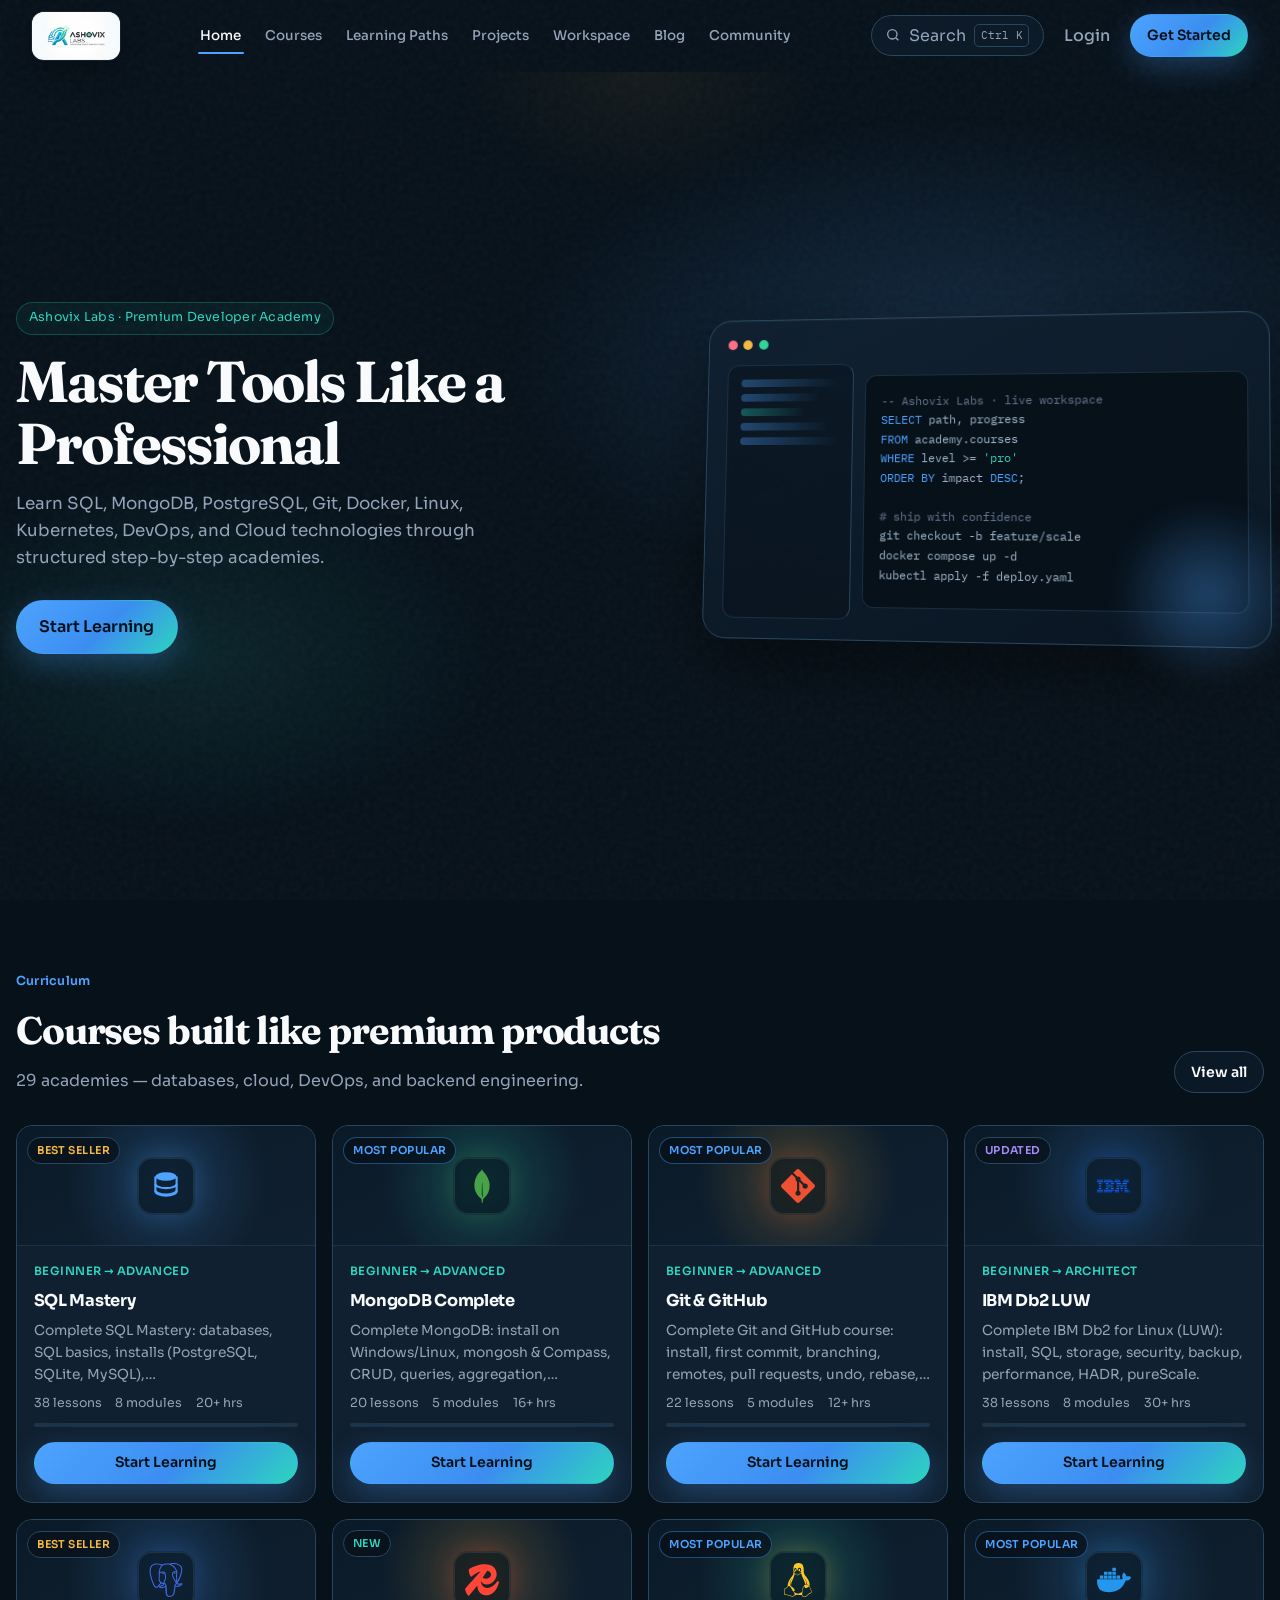
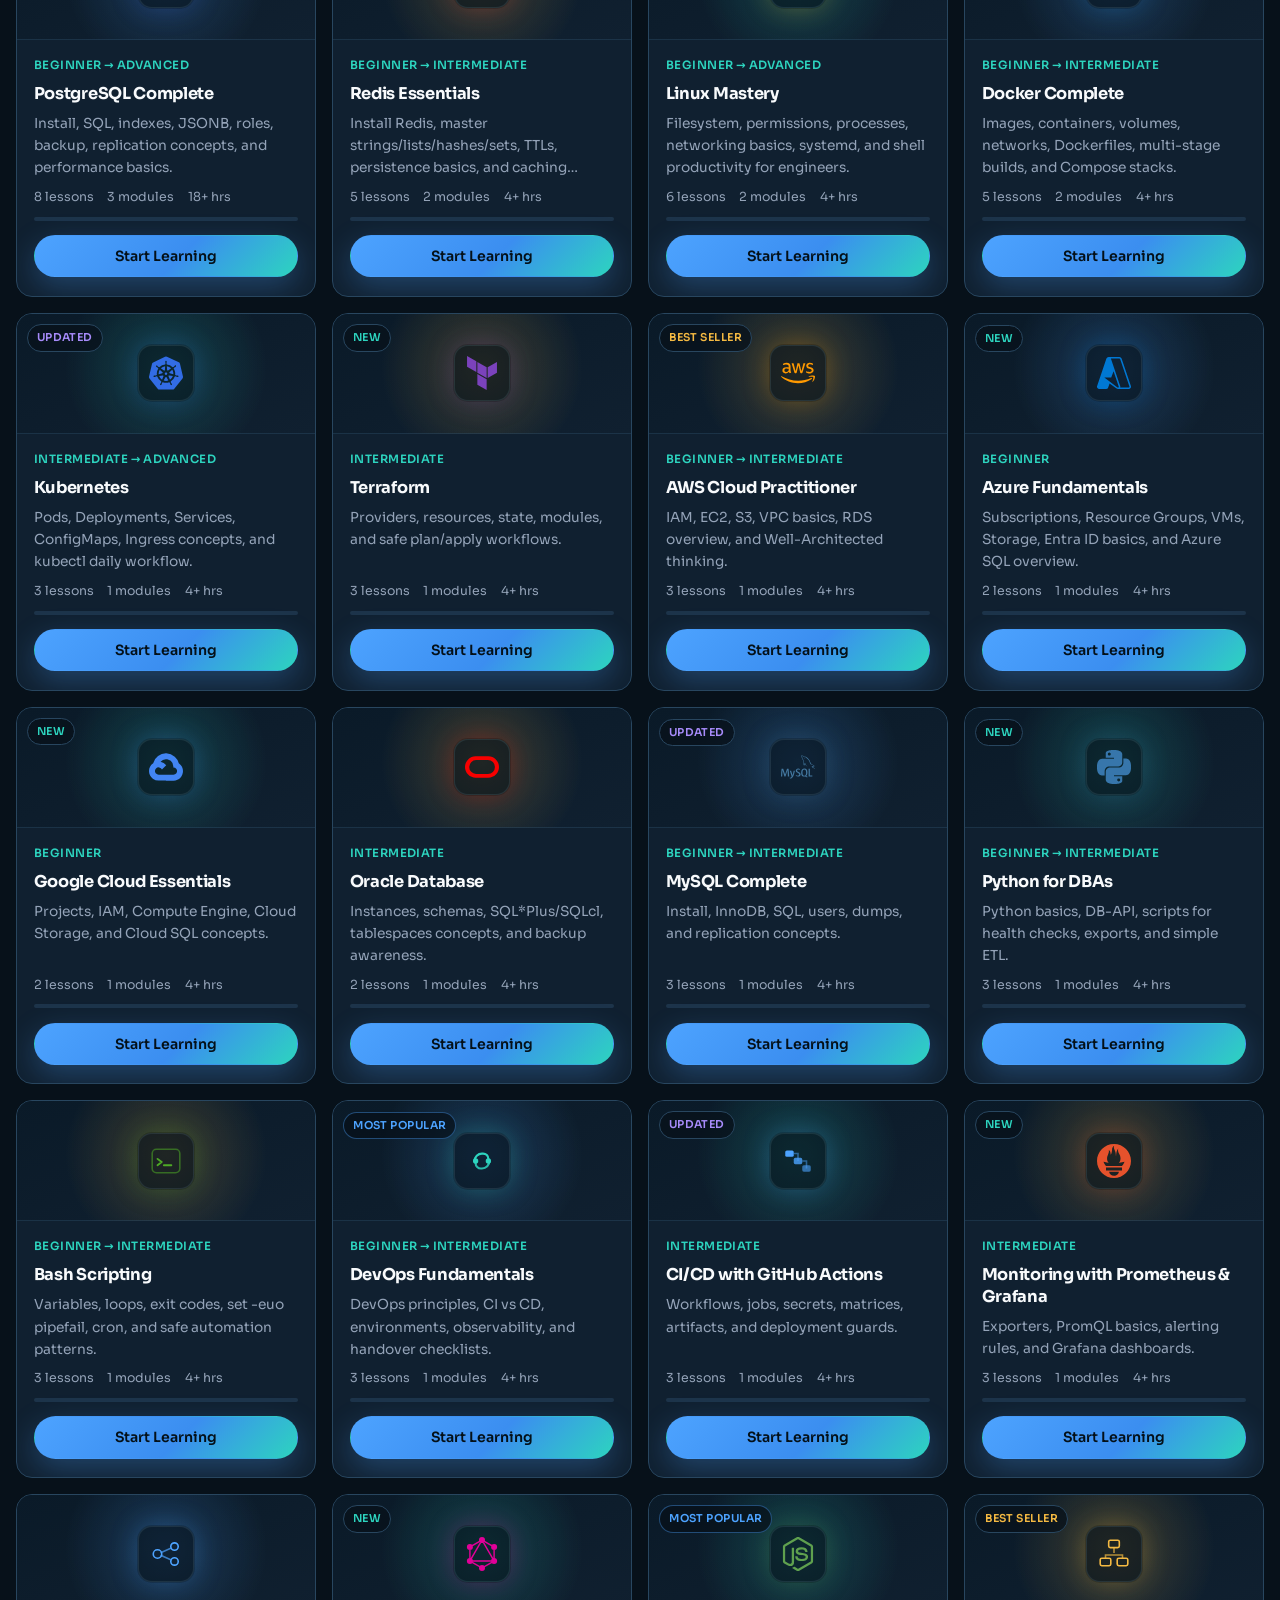
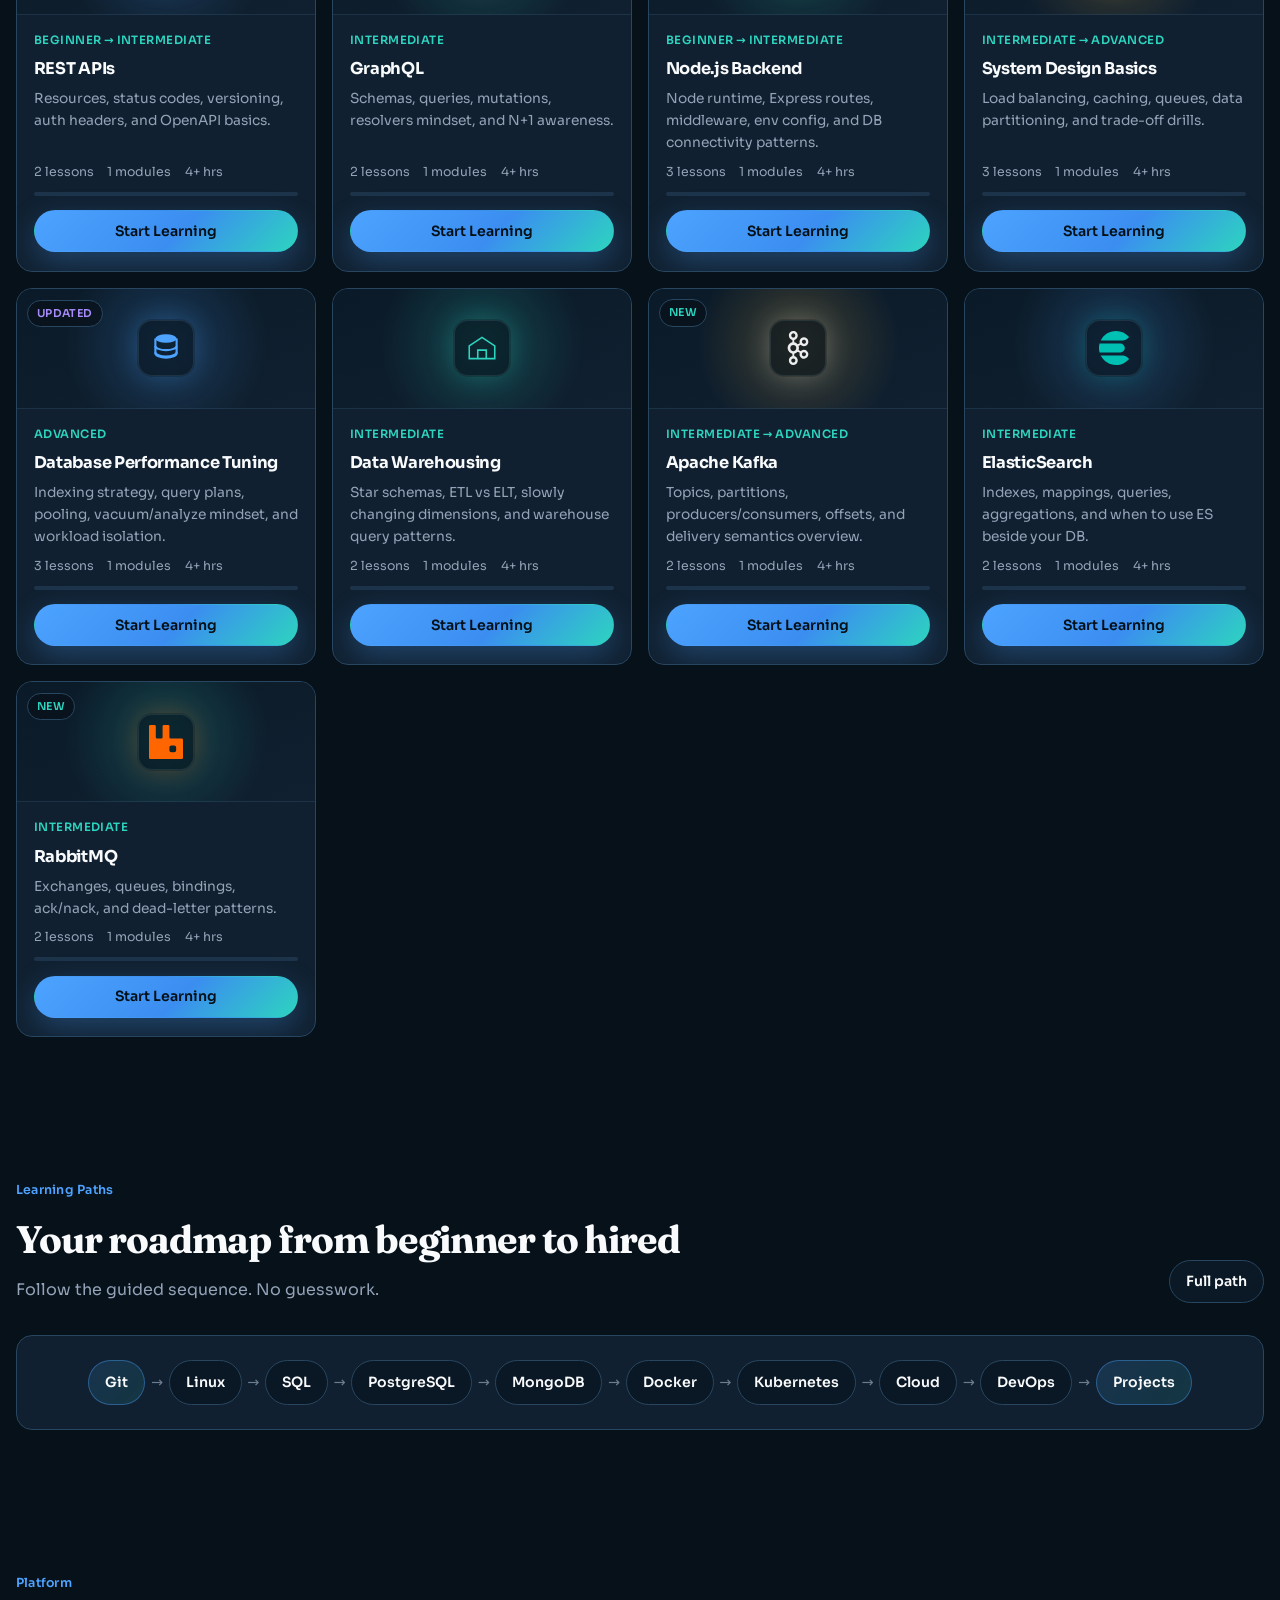
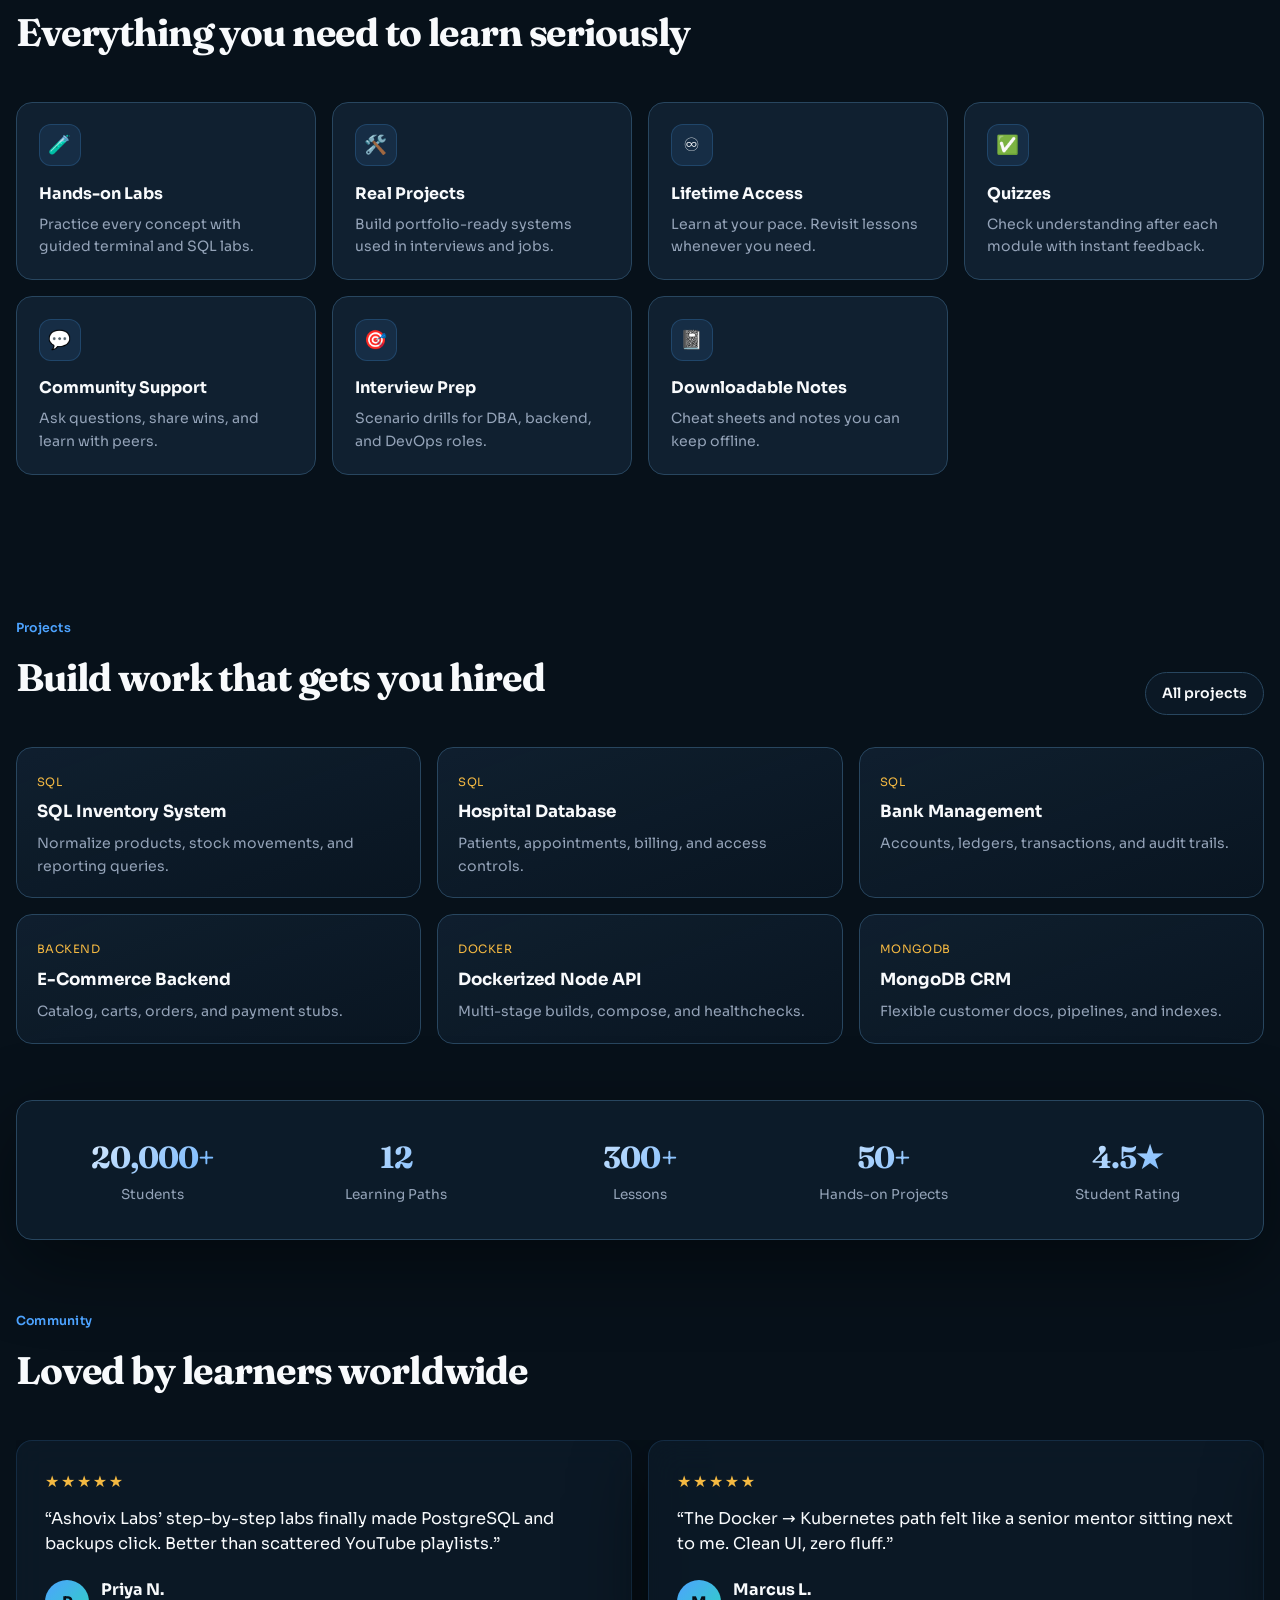
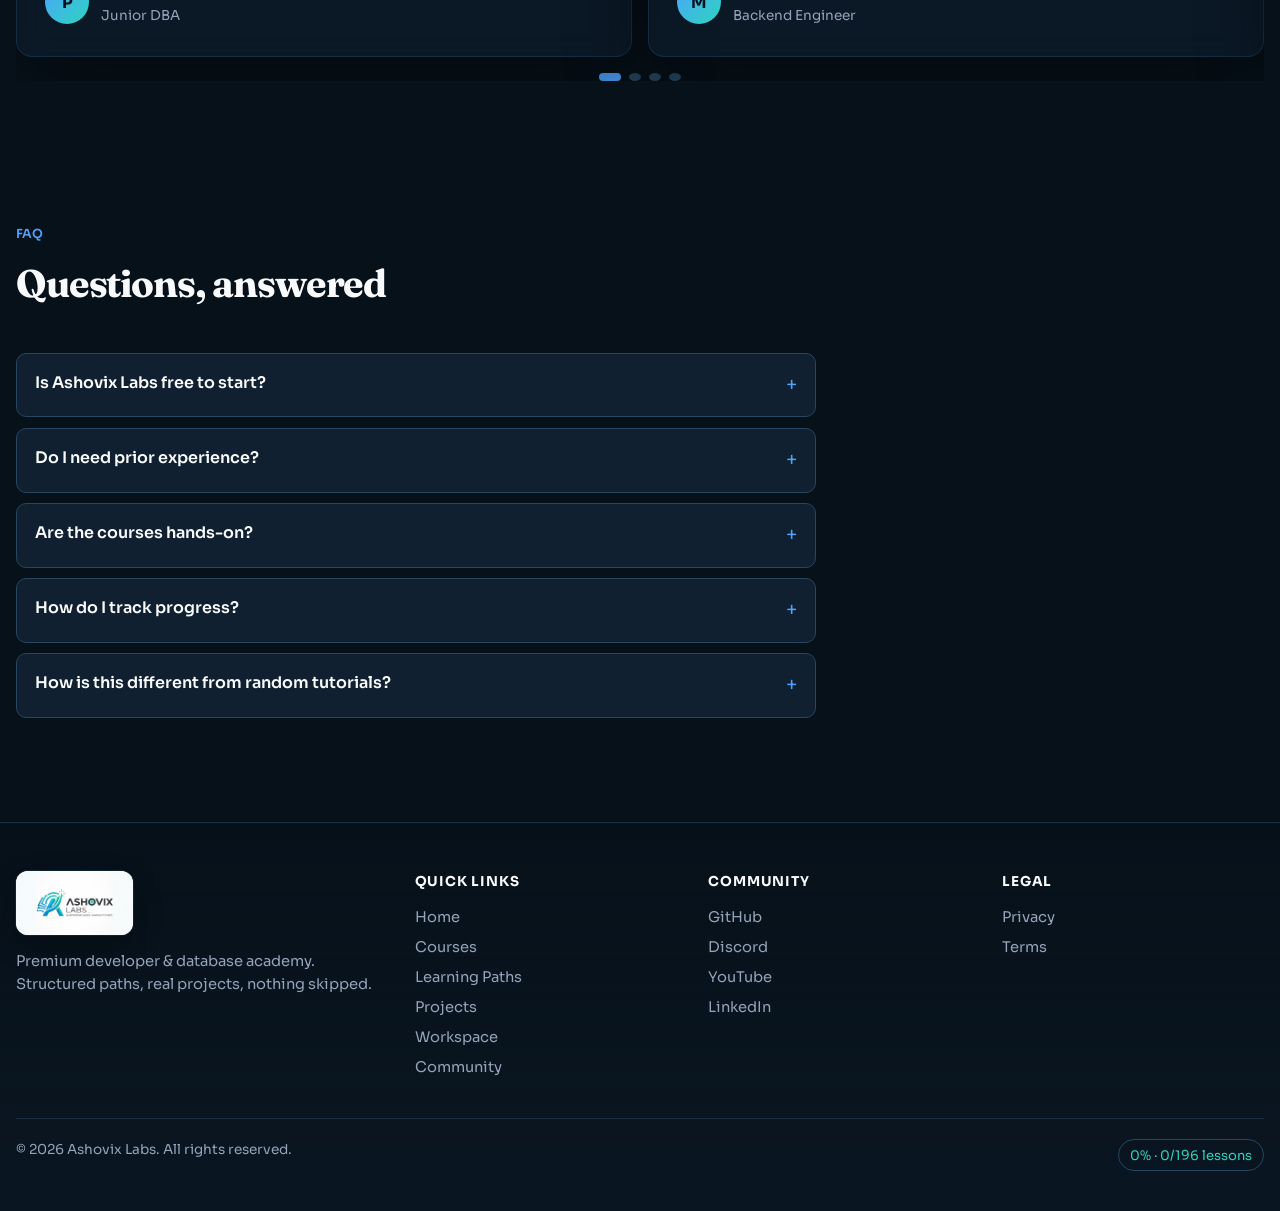
==== commit b31f7fb5: "Remove Reset progress link from footer Legal section." ====
--- a/index.html
+++ b/index.html
@@ -9,7 +9,7 @@
   <link rel="preconnect" href="https://fonts.gstatic.com" crossorigin />
   <link href="https://fonts.googleapis.com/css2?family=Fraunces:opsz,wght@9..144,500;9..144,700&family=IBM+Plex+Mono:wght@400;500&family=Sora:wght@400;500;600;700&display=swap" rel="stylesheet" />
   <link rel="icon" type="image/png" href="assets/ashovix-labs-logo.png" />
-  <link rel="stylesheet" href="css/styles.css?v=20260802f" />
+  <link rel="stylesheet" href="css/styles.css?v=20260802g" />
 </head>
 <body>
   <div class="noise" aria-hidden="true"></div>
@@ -103,7 +103,6 @@
         <h4>Legal</h4>
         <a href="#/privacy" data-nav>Privacy</a>
         <a href="#/terms" data-nav>Terms</a>
-        <button type="button" id="reset-progress" class="text-btn" style="margin-top:.75rem">Reset progress</button>
       </div>
     </div>
     <div class="footer-bottom">
@@ -112,16 +111,16 @@
     </div>
   </footer>
 
-  <script src="js/data/forge.js?v=20260802f"></script>
-  <script src="js/data/course-logos.js?v=20260802f"></script>
-  <script src="js/data/curriculum.js?v=20260802f"></script>
-  <script src="js/data/course-sql.js?v=20260802f"></script>
-  <script src="js/data/course-mongo.js?v=20260802f"></script>
-  <script src="js/data/course-git.js?v=20260802f"></script>
-  <script src="js/data/course-catalog.js?v=20260802f"></script>
-  <script src="js/data/featureFlag_Courses.js?v=20260802f"></script>
-  <script src="js/data/course-references.js?v=20260802f"></script>
-  <script src="js/data/workspace.js?v=20260802f"></script>
-  <script src="js/app.js?v=20260802f"></script>
+  <script src="js/data/forge.js?v=20260802g"></script>
+  <script src="js/data/course-logos.js?v=20260802g"></script>
+  <script src="js/data/curriculum.js?v=20260802g"></script>
+  <script src="js/data/course-sql.js?v=20260802g"></script>
+  <script src="js/data/course-mongo.js?v=20260802g"></script>
+  <script src="js/data/course-git.js?v=20260802g"></script>
+  <script src="js/data/course-catalog.js?v=20260802g"></script>
+  <script src="js/data/featureFlag_Courses.js?v=20260802g"></script>
+  <script src="js/data/course-references.js?v=20260802g"></script>
+  <script src="js/data/workspace.js?v=20260802g"></script>
+  <script src="js/app.js?v=20260802g"></script>
 </body>
 </html>
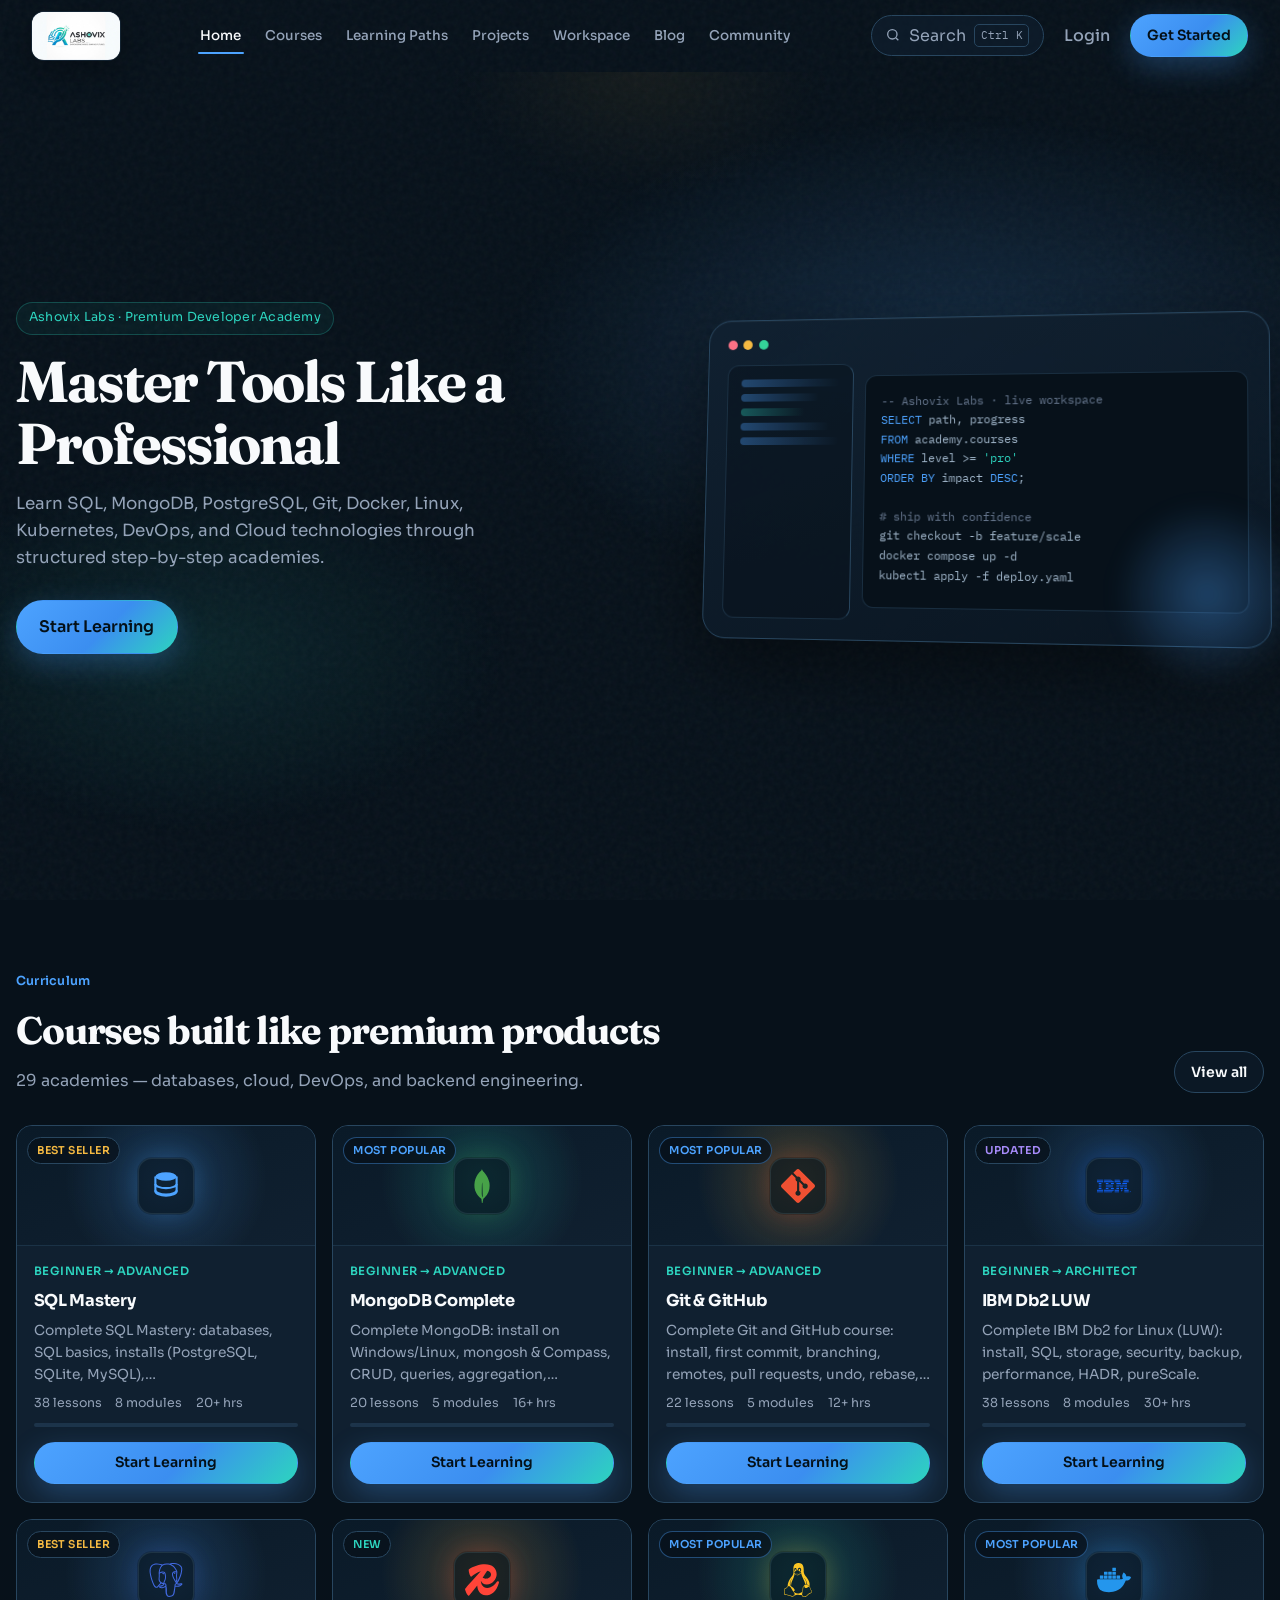
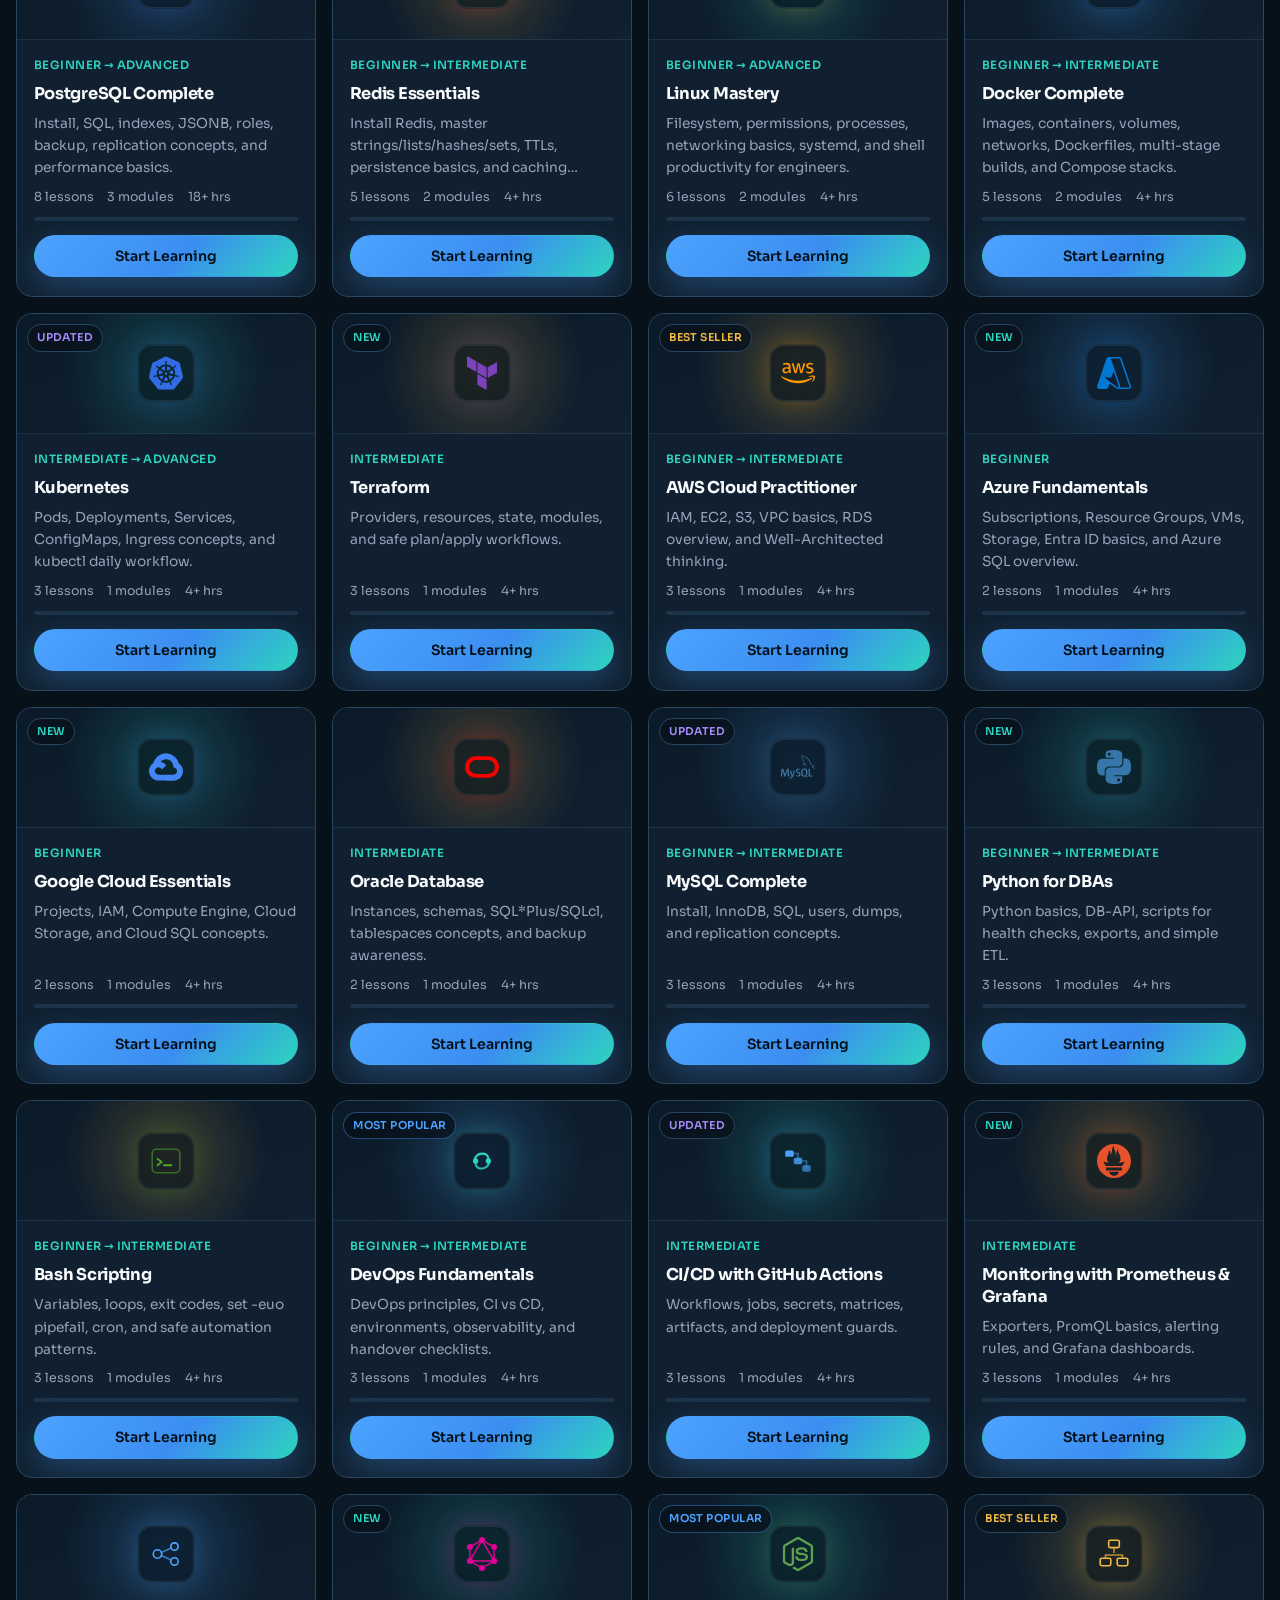
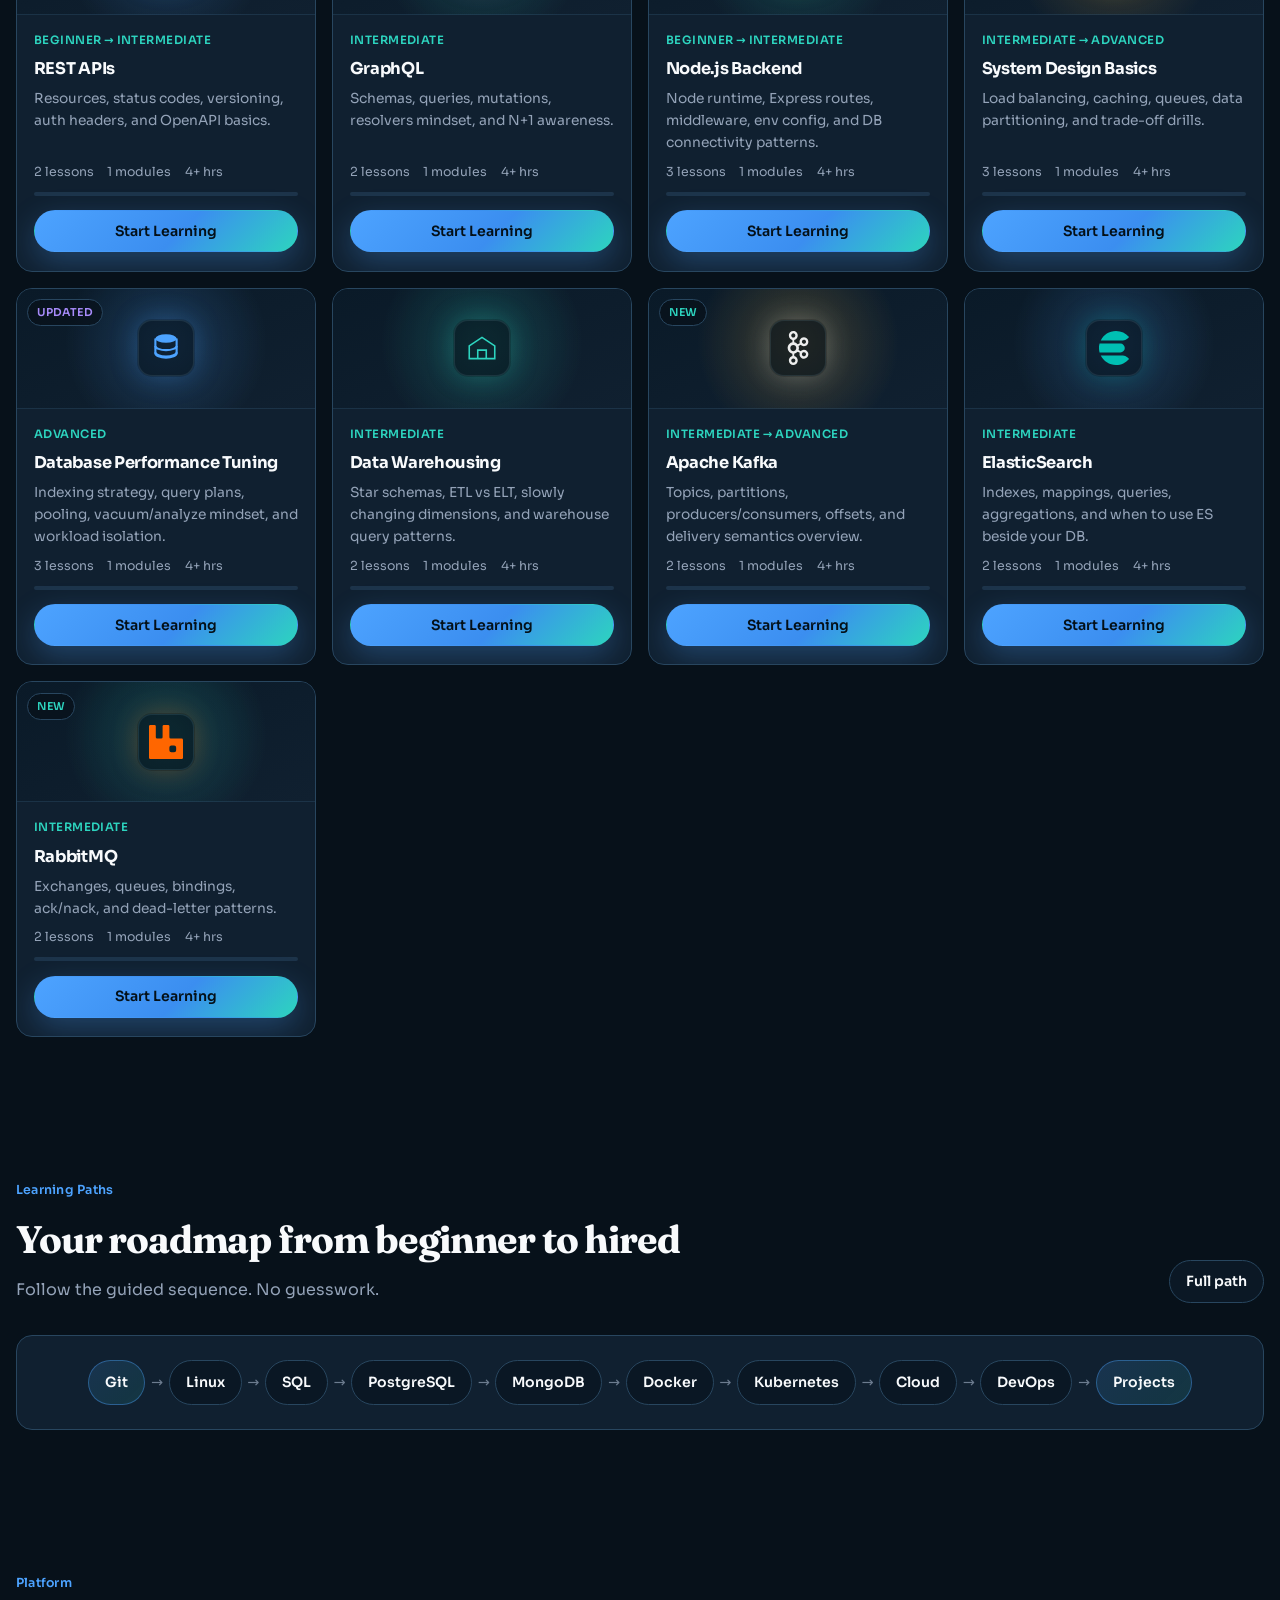
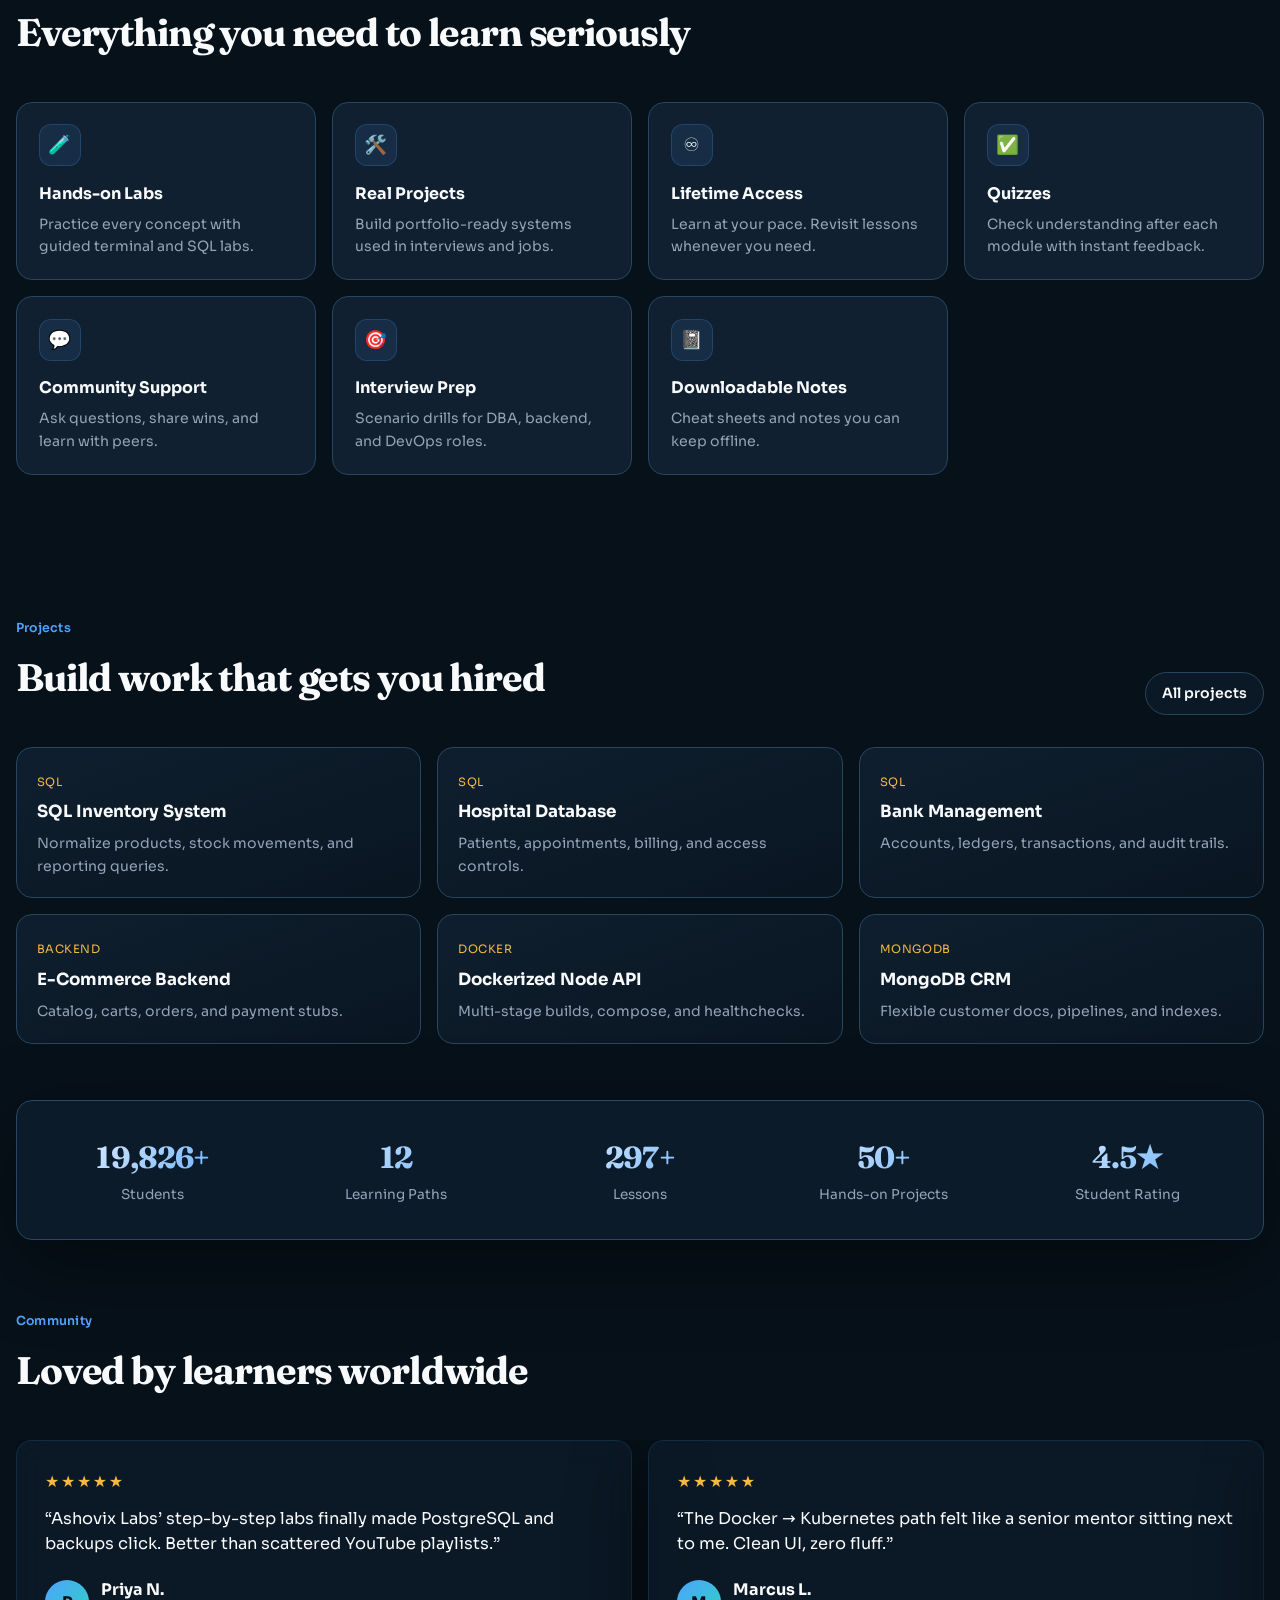
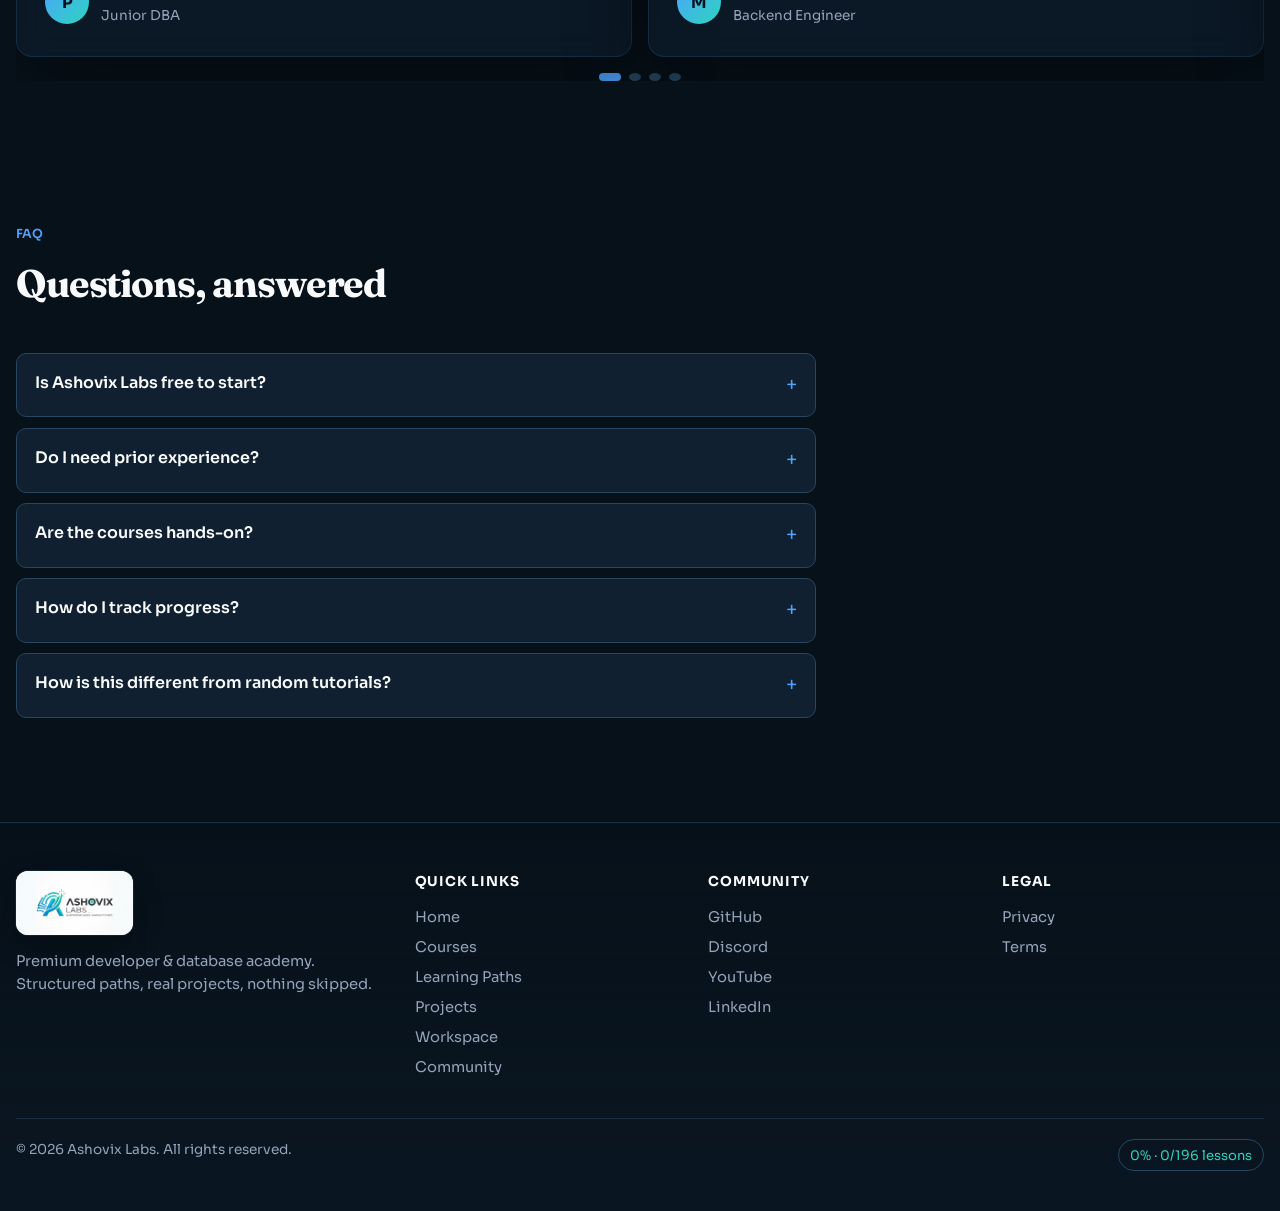
==== commit ec43b60f: "Split catalog into one file per course under js/data/courses." ====
--- a/index.html
+++ b/index.html
@@ -9,7 +9,7 @@
   <link rel="preconnect" href="https://fonts.gstatic.com" crossorigin />
   <link href="https://fonts.googleapis.com/css2?family=Fraunces:opsz,wght@9..144,500;9..144,700&family=IBM+Plex+Mono:wght@400;500&family=Sora:wght@400;500;600;700&display=swap" rel="stylesheet" />
   <link rel="icon" type="image/png" href="assets/ashovix-labs-logo.png" />
-  <link rel="stylesheet" href="css/styles.css?v=20260802g" />
+  <link rel="stylesheet" href="css/styles.css?v=20260802h" />
 </head>
 <body>
   <div class="noise" aria-hidden="true"></div>
@@ -111,16 +111,42 @@
     </div>
   </footer>
 
-  <script src="js/data/forge.js?v=20260802g"></script>
-  <script src="js/data/course-logos.js?v=20260802g"></script>
-  <script src="js/data/curriculum.js?v=20260802g"></script>
-  <script src="js/data/course-sql.js?v=20260802g"></script>
-  <script src="js/data/course-mongo.js?v=20260802g"></script>
-  <script src="js/data/course-git.js?v=20260802g"></script>
-  <script src="js/data/course-catalog.js?v=20260802g"></script>
-  <script src="js/data/featureFlag_Courses.js?v=20260802g"></script>
-  <script src="js/data/course-references.js?v=20260802g"></script>
-  <script src="js/data/workspace.js?v=20260802g"></script>
-  <script src="js/app.js?v=20260802g"></script>
+  <script src="js/data/forge.js?v=20260802h"></script>
+  <script src="js/data/course-logos.js?v=20260802h"></script>
+  <script src="js/data/course-helpers.js?v=20260802h"></script>
+  <script src="js/data/curriculum.js?v=20260802h"></script>
+  <script src="js/data/course-sql.js?v=20260802h"></script>
+  <script src="js/data/course-mongo.js?v=20260802h"></script>
+  <script src="js/data/course-git.js?v=20260802h"></script>
+  <script src="js/data/courses/course-postgres.js?v=20260802h"></script>
+  <script src="js/data/courses/course-redis.js?v=20260802h"></script>
+  <script src="js/data/courses/course-linux.js?v=20260802h"></script>
+  <script src="js/data/courses/course-docker.js?v=20260802h"></script>
+  <script src="js/data/courses/course-kubernetes.js?v=20260802h"></script>
+  <script src="js/data/courses/course-terraform.js?v=20260802h"></script>
+  <script src="js/data/courses/course-aws.js?v=20260802h"></script>
+  <script src="js/data/courses/course-azure.js?v=20260802h"></script>
+  <script src="js/data/courses/course-gcp.js?v=20260802h"></script>
+  <script src="js/data/courses/course-oracle.js?v=20260802h"></script>
+  <script src="js/data/courses/course-mysql.js?v=20260802h"></script>
+  <script src="js/data/courses/course-python-dba.js?v=20260802h"></script>
+  <script src="js/data/courses/course-bash.js?v=20260802h"></script>
+  <script src="js/data/courses/course-devops.js?v=20260802h"></script>
+  <script src="js/data/courses/course-cicd.js?v=20260802h"></script>
+  <script src="js/data/courses/course-prometheus.js?v=20260802h"></script>
+  <script src="js/data/courses/course-rest.js?v=20260802h"></script>
+  <script src="js/data/courses/course-graphql.js?v=20260802h"></script>
+  <script src="js/data/courses/course-nodejs.js?v=20260802h"></script>
+  <script src="js/data/courses/course-system-design.js?v=20260802h"></script>
+  <script src="js/data/courses/course-db-perf.js?v=20260802h"></script>
+  <script src="js/data/courses/course-warehouse.js?v=20260802h"></script>
+  <script src="js/data/courses/course-kafka.js?v=20260802h"></script>
+  <script src="js/data/courses/course-elasticsearch.js?v=20260802h"></script>
+  <script src="js/data/courses/course-rabbitmq.js?v=20260802h"></script>
+  <script src="js/data/course-catalog.js?v=20260802h"></script>
+  <script src="js/data/featureFlag_Courses.js?v=20260802h"></script>
+  <script src="js/data/course-references.js?v=20260802h"></script>
+  <script src="js/data/workspace.js?v=20260802h"></script>
+  <script src="js/app.js?v=20260802h"></script>
 </body>
 </html>
